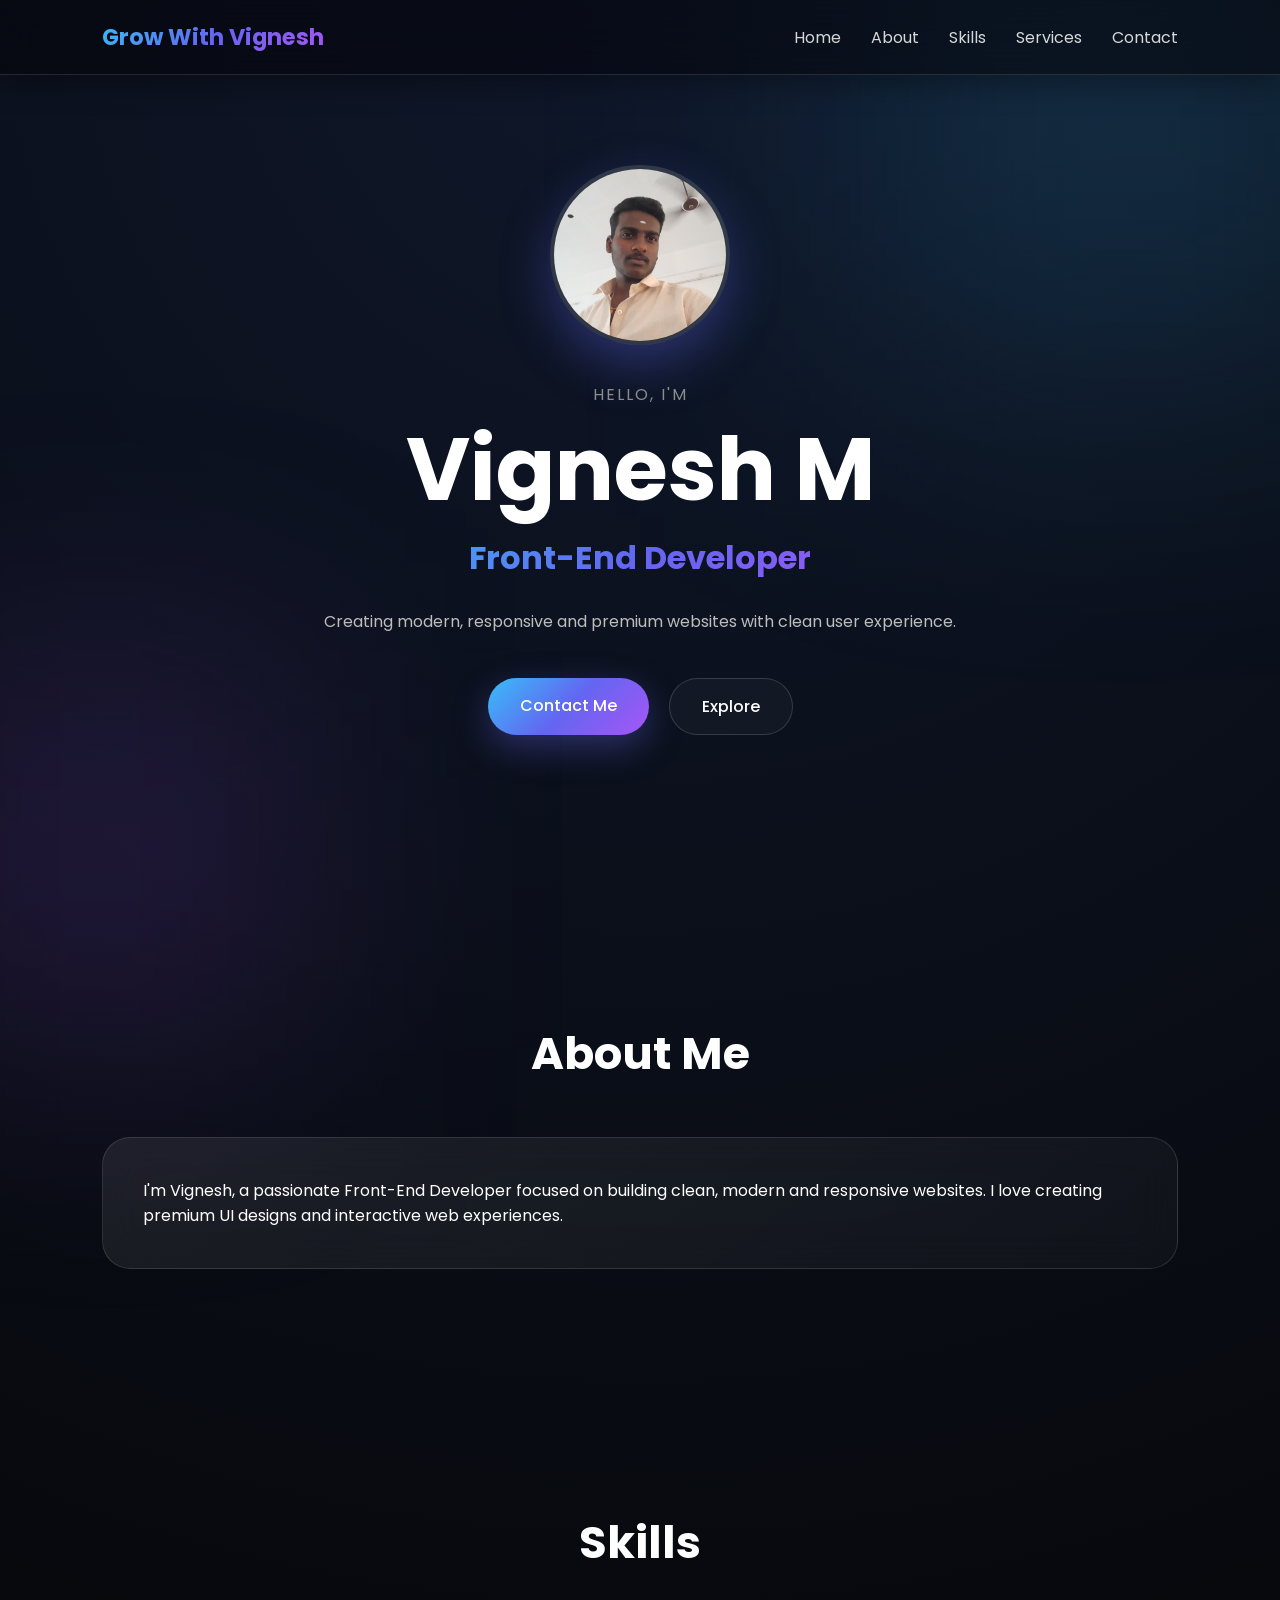
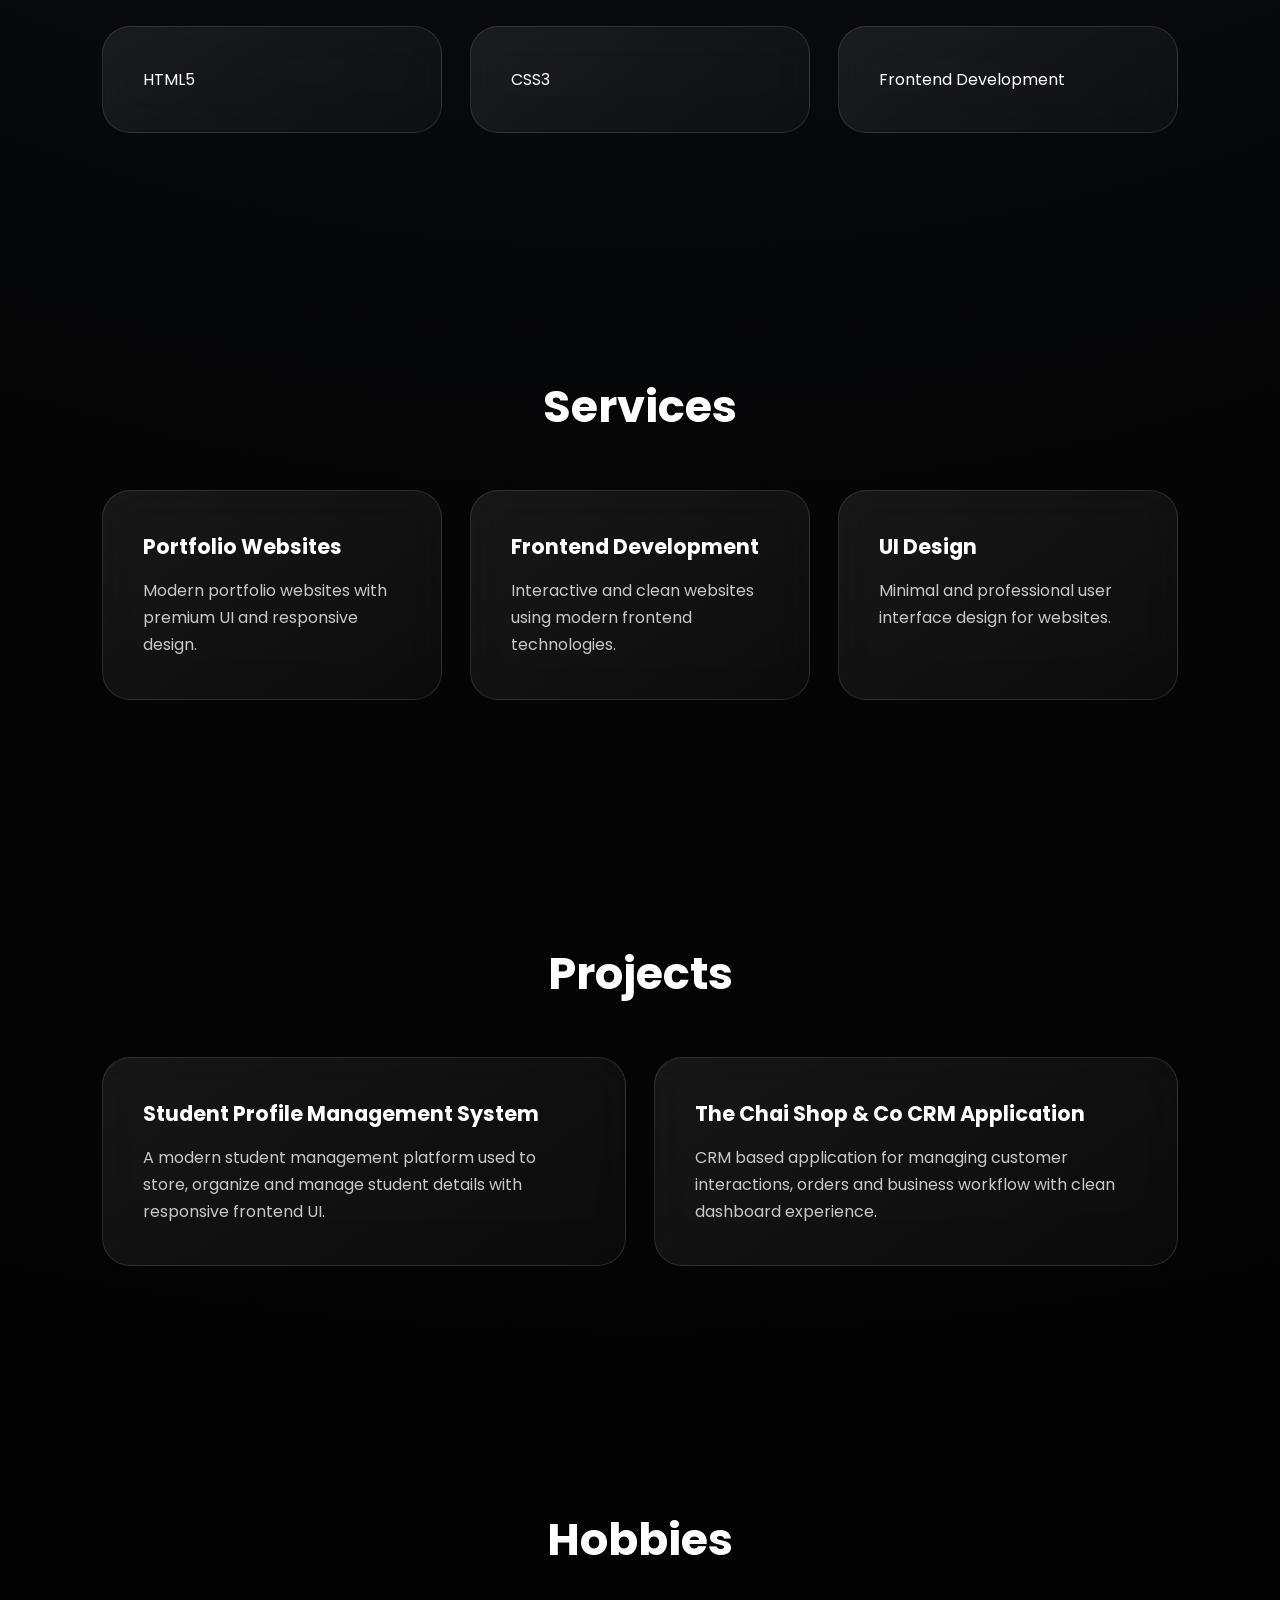
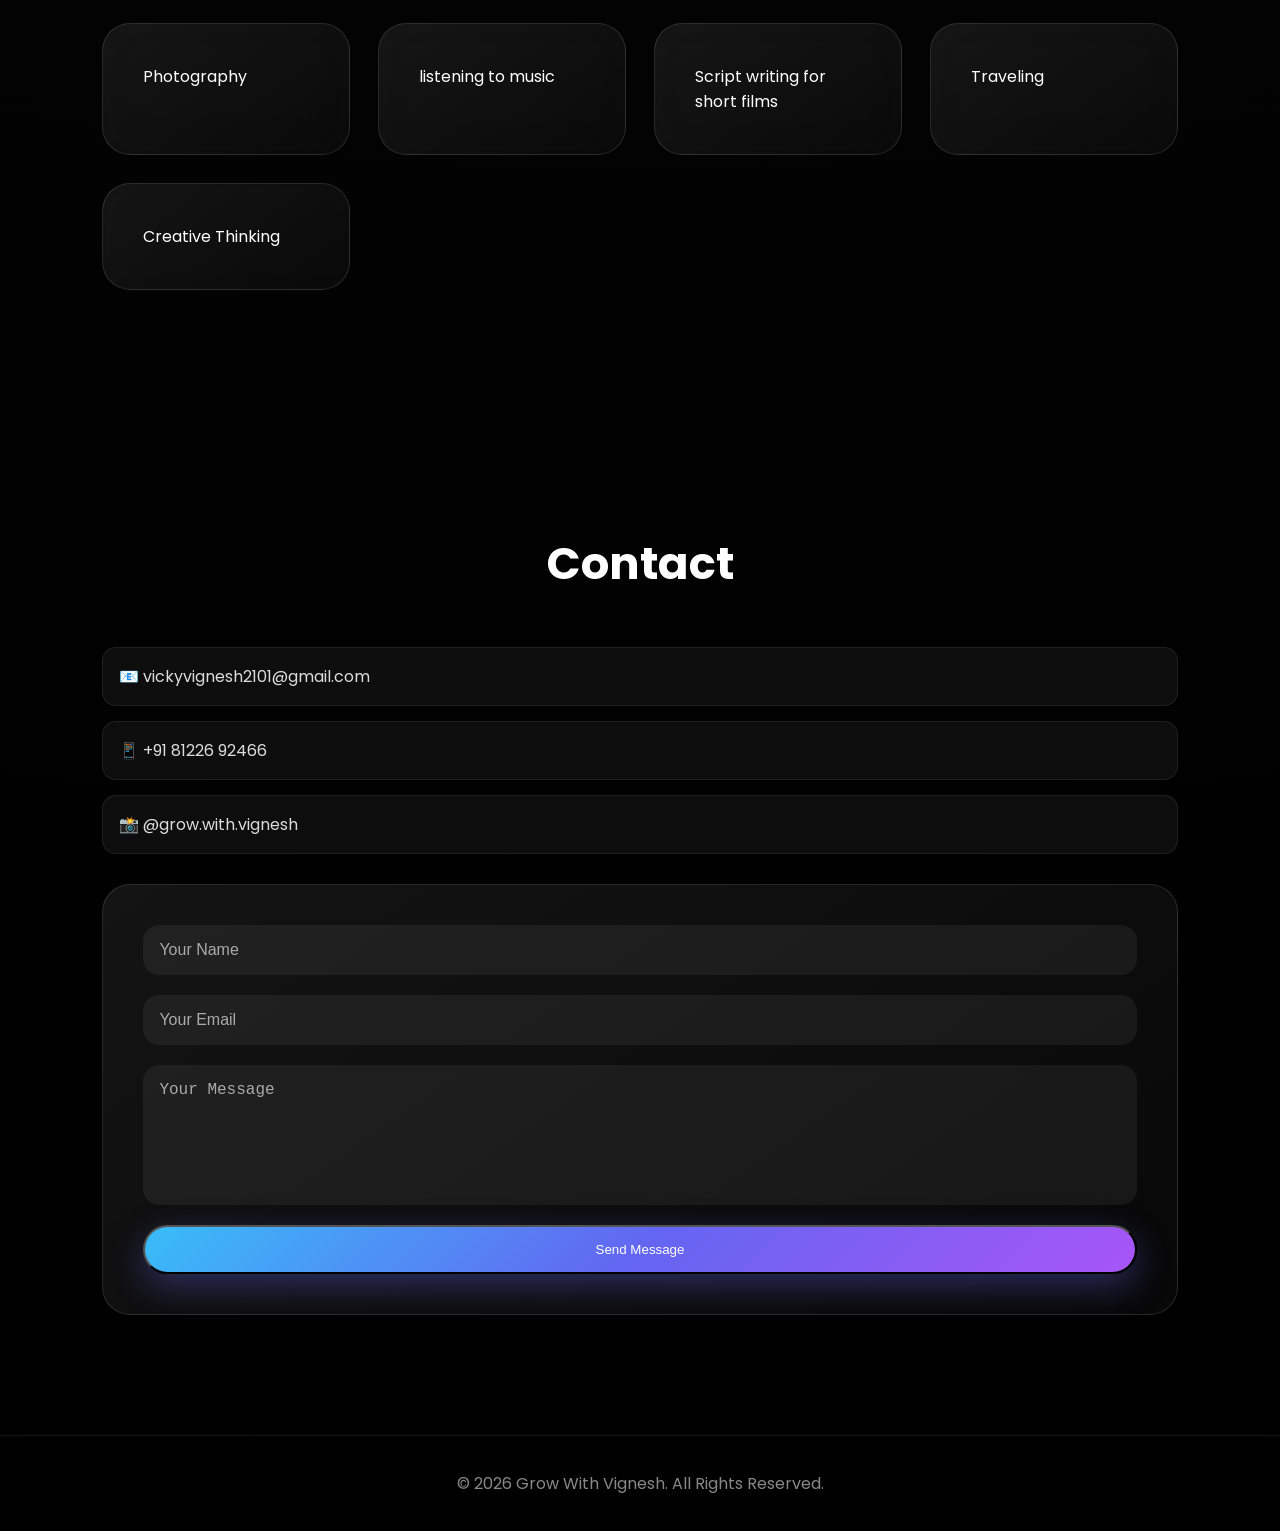
==== index.html @ ac09da88 "Add files via upload" ====
<!-- index.html -->

<!DOCTYPE html>
<html lang="en">
<head>
  <meta charset="UTF-8" />
  <meta name="viewport" content="width=device-width, initial-scale=1.0"/>
  <title>Grow With Vignesh</title>

  <link rel="stylesheet" href="style.css"/>

  <link rel="preconnect" href="https://fonts.googleapis.com">
  <link rel="preconnect" href="https://fonts.gstatic.com" crossorigin>

  <link href="https://fonts.googleapis.com/css2?family=Poppins:wght@300;400;500;600;700&display=swap" rel="stylesheet">
</head>

<body>

  <!-- Navbar -->
  <header class="navbar">
    <div class="logo">Grow With Vignesh</div>

    <nav>
      <ul class="nav-links">
        <li><a href="#home">Home</a></li>
        <li><a href="#about">About</a></li>
        <li><a href="#skills">Skills</a></li>
        <li><a href="#services">Services</a></li>
        <li><a href="#contact">Contact</a></li>
      </ul>
    </nav>
  </header>

  <!-- Hero -->
  <section class="hero" id="home">

    <div class="hero-content">
       <img src="profile.jpg"
     alt="Profile Photo"
     class="profile-img">


      <p class="small-text">Hello, I'm</p>

      <h1>Vignesh M</h1>

      <h2>Front-End Developer</h2>

      <p class="description">
        Creating modern, responsive and premium websites
        with clean user experience.
      </p>

      <div class="buttons">
        <a href="#contact" class="btn primary">Contact Me</a>
        <a href="#about" class="btn secondary">Explore</a>
      </div>

    </div>

  </section>

 
  <!-- About -->
  <section class="about section" id="about">

    <h2 class="section-title">About Me</h2>

    <div class="glass-card">
      <p>
        I'm Vignesh, a passionate Front-End Developer focused on
        building clean, modern and responsive websites.
        I love creating premium UI designs and interactive web experiences.
      </p>
    </div>

  </section>

  <!-- Skills -->
  <section class="skills section" id="skills">

    <h2 class="section-title">Skills</h2>

    <div class="skills-grid">

      <div class="skill-card">HTML5</div>

      <div class="skill-card">CSS3</div>

      <div class="skill-card">Frontend Development</div>

    </div>

  </section>

  <!-- Services -->
  <section class="services section" id="services">

    <h2 class="section-title">Services</h2>

    <div class="services-grid">

      <div class="glass-card service-card">
        <h3>Portfolio Websites</h3>

        <p>
          Modern portfolio websites with premium UI and responsive design.
        </p>
      </div>

      <div class="glass-card service-card">
        <h3>Frontend Development</h3>

        <p>
          Interactive and clean websites using modern frontend technologies.
        </p>
      </div>

      <div class="glass-card service-card">
        <h3>UI Design</h3>

        <p>
          Minimal and professional user interface design for websites.
        </p>
      </div>

    </div>

  </section>

  <!-- Projects -->

<section class="projects section" id="projects">

  <h2 class="section-title">Projects</h2>

  <div class="services-grid">

    <!-- Project 1 -->

    <div class="glass-card service-card">

      <h3>Student Profile Management System</h3>

      <p>
        A modern student management platform used to
        store, organize and manage student details
        with responsive frontend UI.
      </p>

    </div>

    <!-- Project 2 -->

    <div class="glass-card service-card">

      <h3>The Chai Shop & Co CRM Application</h3>

      <p>
        CRM based application for managing customer
        interactions, orders and business workflow
        with clean dashboard experience.
      </p>

    </div>

  </div>

</section>

<!-- Hobbies -->

<section class="hobbies section" id="hobbies">

  <h2 class="section-title">Hobbies</h2>

  <div class="skills-grid">

    <div class="skill-card">
      Photography
    </div>

    <div class="skill-card">
      listening to music
    </div>

    <div class="skill-card">
      Script writing for short films
    </div>

    <div class="skill-card">
      Traveling
    </div>

    <div class="skill-card">
      Creative Thinking
    </div>


  </div>

</section>

<!-- Contact -->

<section class="contact section" id="contact">

  <h2 class="section-title">Contact</h2>

  <div class="contact-info">

  <p>
    📧 vickyvignesh2101@gmail.com
  </p>

  <p>
    📱 +91 81226 92466
  </p>

  <p>
    📸 @grow.with.vignesh
  </p>

</div>

  <div class="glass-card contact-card">

    <form action="https://formsubmit.co/vickyvignesh2101@gmail.com"
          method="POST">

      <input type="text"
             name="name"
             placeholder="Your Name"
             required>

      <input type="email"
             name="email"
             placeholder="Your Email"
             required>

      <textarea name="message"
                placeholder="Your Message"
                rows="6"
                required></textarea>

      <button type="submit"
              class="btn primary">
              Send Message
      </button>

    </form>

  </div>

</section>

  <!-- Footer -->
  <footer>
    <p>© 2026 Grow With Vignesh. All Rights Reserved.</p>
  </footer>

  <script src="script.js"></script>

</body>
</html>
---- style.css ----
*{
  margin:0;
  padding:0;
  box-sizing:border-box;
  scroll-behavior:smooth;
}

body{
  font-family:'Poppins',sans-serif;
  background:radial-gradient(circle at top,#0f172a 0%,#050505 45%,#000000 100%);
  color:white;
  overflow-x:hidden;
}

/* Background Effects */

body::before{
  content:"";
  position:fixed;
  width:500px;
  height:500px;
  background:rgba(56,189,248,0.18);
  filter:blur(140px);
  top:-150px;
  right:-100px;
  z-index:-1;
}

body::after{
  content:"";
  position:fixed;
  width:400px;
  height:400px;
  background:rgba(168,85,247,0.15);
  filter:blur(130px);
  bottom:-150px;
  left:-100px;
  z-index:-1;
}

/* Navbar */

.navbar{
  position:fixed;
  top:0;
  width:100%;
  display:flex;
  justify-content:space-between;
  align-items:center;
  padding:20px 8%;
  backdrop-filter:blur(25px);
  background:rgba(5,5,10,0.55);
  border-bottom:1px solid rgba(255,255,255,0.12);
  box-shadow:0 8px 30px rgba(0,0,0,0.35);
  z-index:1000;
}

.logo{
  font-size:1.4rem;
  font-weight:700;

  background:linear-gradient(
    135deg,
    #38bdf8,
    #6366f1,
    #a855f7
  );

  -webkit-background-clip:text;
  -webkit-text-fill-color:transparent;
}

.nav-links{
  display:flex;
  list-style:none;
  gap:30px;
}

.nav-links a{
  text-decoration:none;
  color:#d7d7d7;
  transition:0.3s;
}

.nav-links a:hover{
  color:white;
}

/* Hero */

.hero{
  min-height:100vh;
  display:flex;
  align-items:center;
  justify-content:center;
  text-align:center;
  padding:0 20px;
}

.hero-content{
  max-width:850px;
}

.small-text{
  color:#8c8c8c;
  margin-bottom:15px;
  letter-spacing:2px;
  text-transform:uppercase;
}

.hero h1{
  font-size:5.5rem;
  font-weight:700;
  line-height:1.1;
  margin-bottom:15px;
}

.hero h2{
  font-size:2rem;

  background:linear-gradient(
    135deg,
    #38bdf8,
    #6366f1,
    #a855f7
  );

  -webkit-background-clip:text;
  -webkit-text-fill-color:transparent;

  margin-bottom:25px;
}

.description{
  color:#bdbdbd;
  line-height:1.9;
  max-width:700px;
  margin:auto;
  margin-bottom:40px;
}

/* Buttons */

.buttons{
  display:flex;
  justify-content:center;
  gap:20px;
  flex-wrap:wrap;
}

.btn{
  padding:15px 32px;
  border-radius:50px;
  text-decoration:none;
  font-weight:500;
  transition:0.4s ease;
}

.primary{
  background:linear-gradient(
    135deg,
    #38bdf8,
    #6366f1,
    #a855f7
  );

  color:white;

  box-shadow:0 12px 35px rgba(99,102,241,0.35);
}

.primary:hover{
  transform:translateY(-5px) scale(1.03);
}

.secondary{
  border:1px solid rgba(255,255,255,0.15);
  color:white;
  background:rgba(255,255,255,0.03);
}

.secondary:hover{
  background:rgba(255,255,255,0.08);
}

/* Sections */

.section{
  padding:120px 8%;
}

.section-title{
  font-size:2.8rem;
  margin-bottom:50px;
  text-align:center;
}

/* Cards */

.glass-card,
.skill-card{
  background:linear-gradient(
    145deg,
    rgba(255,255,255,0.08),
    rgba(255,255,255,0.03)
  );

  border:1px solid rgba(255,255,255,0.12);

  backdrop-filter:blur(20px);

  border-radius:28px;

  padding:40px;

  transition:0.4s ease;
}

.glass-card:hover,
.skill-card:hover,
.service-card:hover{

  transform:translateY(-10px) scale(1.02);

  box-shadow:0 20px 40px rgba(99,102,241,0.18);
}

/* Grid */

.skills-grid,
.services-grid{
  display:grid;
  grid-template-columns:
  repeat(auto-fit,minmax(240px,1fr));

  gap:28px;
}

/* Service */

.service-card h3{
  margin-bottom:15px;
  font-size:1.3rem;
}

.service-card p{
  color:#c9c9c9;
  line-height:1.7;
}

/* Contact */

.contact-card{
  text-align:center;
}

.contact-card p{
  margin-bottom:18px;
  color:#d0d0d0;
}

/* Footer */

footer{
  text-align:center;
  padding:35px;
  color:#888;
  border-top:1px solid rgba(255,255,255,0.08);
}

/* Mobile */

@media(max-width:768px){

  .navbar{
    flex-direction:column;
    gap:18px;
  }

  .nav-links{
    gap:16px;
    flex-wrap:wrap;
    justify-content:center;
  }

  .hero h1{
    font-size:3.3rem;
  }

  .hero h2{
    font-size:1.4rem;
  }

  .section-title{
    font-size:2.2rem;
  }

  .glass-card,
  .skill-card{
    padding:28px;
  }
}
/* Contact Form */

form{
  display:flex;
  flex-direction:column;
  gap:20px;
}

input,
textarea{

  width:100%;

  padding:16px;

  border:none;

  border-radius:16px;

  background:rgba(255,255,255,0.06);

  color:white;

  font-size:1rem;

  outline:none;
}

textarea{
  resize:none;
}

input::placeholder,
textarea::placeholder{
  color:#aaa;
}
.contact-info{

  display:flex;

  flex-direction:column;

  gap:15px;

  margin-bottom:30px;
}

.contact-info p{

  background:rgba(255,255,255,0.05);

  padding:16px;

  border-radius:14px;

  color:#dcdcdc;

  border:1px solid rgba(255,255,255,0.08);
}
/* ========================= */
/* MOBILE RESPONSIVE DESIGN */
/* ========================= */

@media(max-width:768px){

  /* Navbar */

  .navbar{

    flex-direction:column;

    padding:18px 5%;

    gap:15px;
  }

  .nav-links{

    flex-wrap:wrap;

    justify-content:center;

    gap:15px;
  }

  .nav-links a{

    font-size:0.9rem;
  }

  /* Hero */

  .hero{

    padding-top:120px;
  }

  .hero h1{

    font-size:3rem;

    line-height:1.2;
  }

  .hero h2{

    font-size:1.3rem;
  }

  .description{

    font-size:0.95rem;

    line-height:1.8;
  }

  /* Buttons */

  .buttons{

    flex-direction:column;

    align-items:center;
  }

  .btn{

    width:100%;

    max-width:280px;

    text-align:center;
  }

  /* Sections */

  .section{

    padding:90px 5%;
  }

  .section-title{

    font-size:2rem;
  }

  /* Cards */

  .glass-card,
  .skill-card{

    padding:25px;

    border-radius:22px;
  }

  /* Grid */

  .skills-grid,
  .services-grid{

    grid-template-columns:1fr;
  }

  /* Contact */

  input,
  textarea{

    font-size:0.95rem;
  }

  /* Project Image */

  img{

    width:100%;

    height:auto;
  }

  /* Footer */

  footer{

    font-size:0.9rem;
  }
}
/* Profile Image */

.profile-img{

  width:180px;

  height:180px;

  object-fit:cover;

  border-radius:50%;

  margin-bottom:30px;

  border:4px solid rgba(255,255,255,0.15);

  box-shadow:0 20px 50px rgba(99,102,241,0.35);

  animation:floatAnimation 4s ease-in-out infinite;
}
/* Typing Text */

.typing-container{
  margin-bottom:30px;
}

.typing-text{
  font-size:1.2rem;
  color:#38bdf8;
  font-weight:500;
}

/* Social Icons */

.social-icons{

  display:flex;

  justify-content:center;

  gap:20px;

  margin-bottom:30px;

  flex-wrap:wrap;
}

.social-icons a{

  text-decoration:none;

  color:white;

  background:rgba(255,255,255,0.05);

  padding:14px 22px;

  border-radius:14px;

  border:1px solid rgba(255,255,255,0.08);

  transition:0.3s ease;
}

.social-icons a:hover{

  transform:translateY(-5px);

  background:rgba(255,255,255,0.1);
}
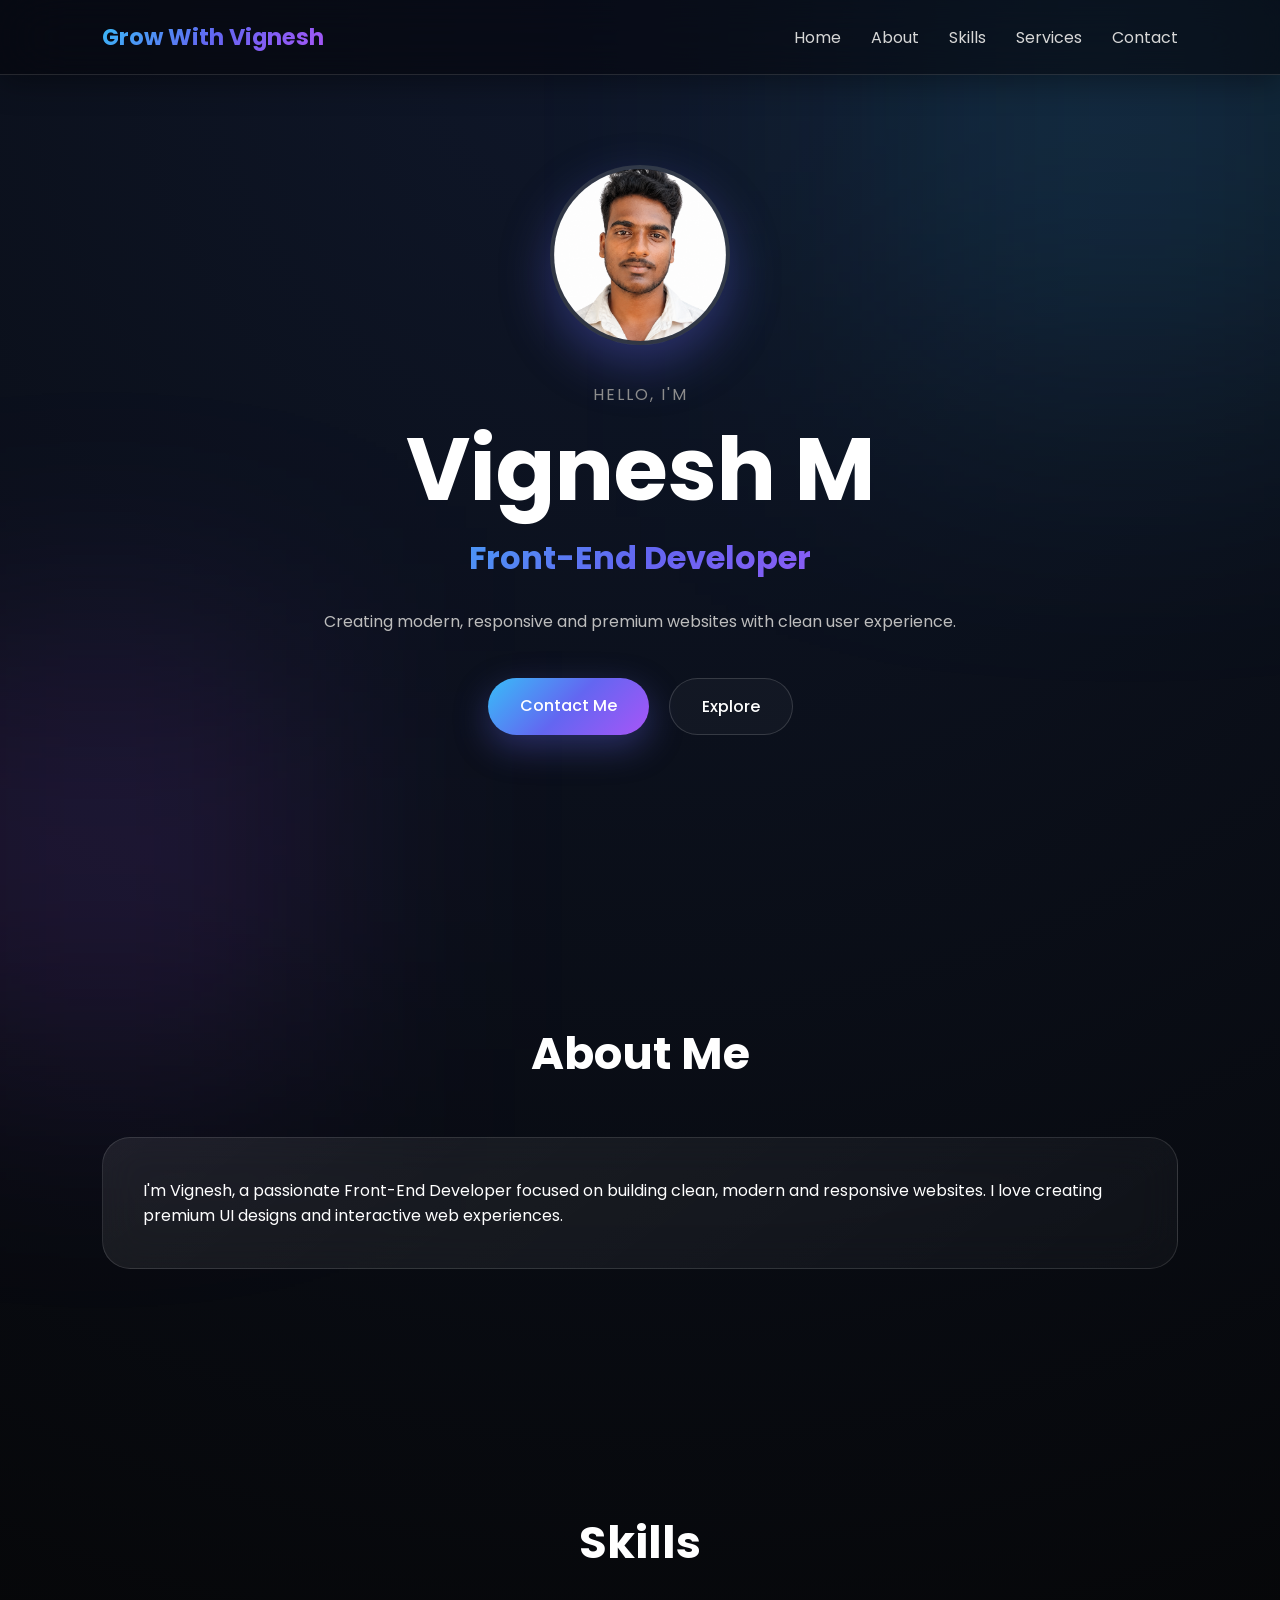
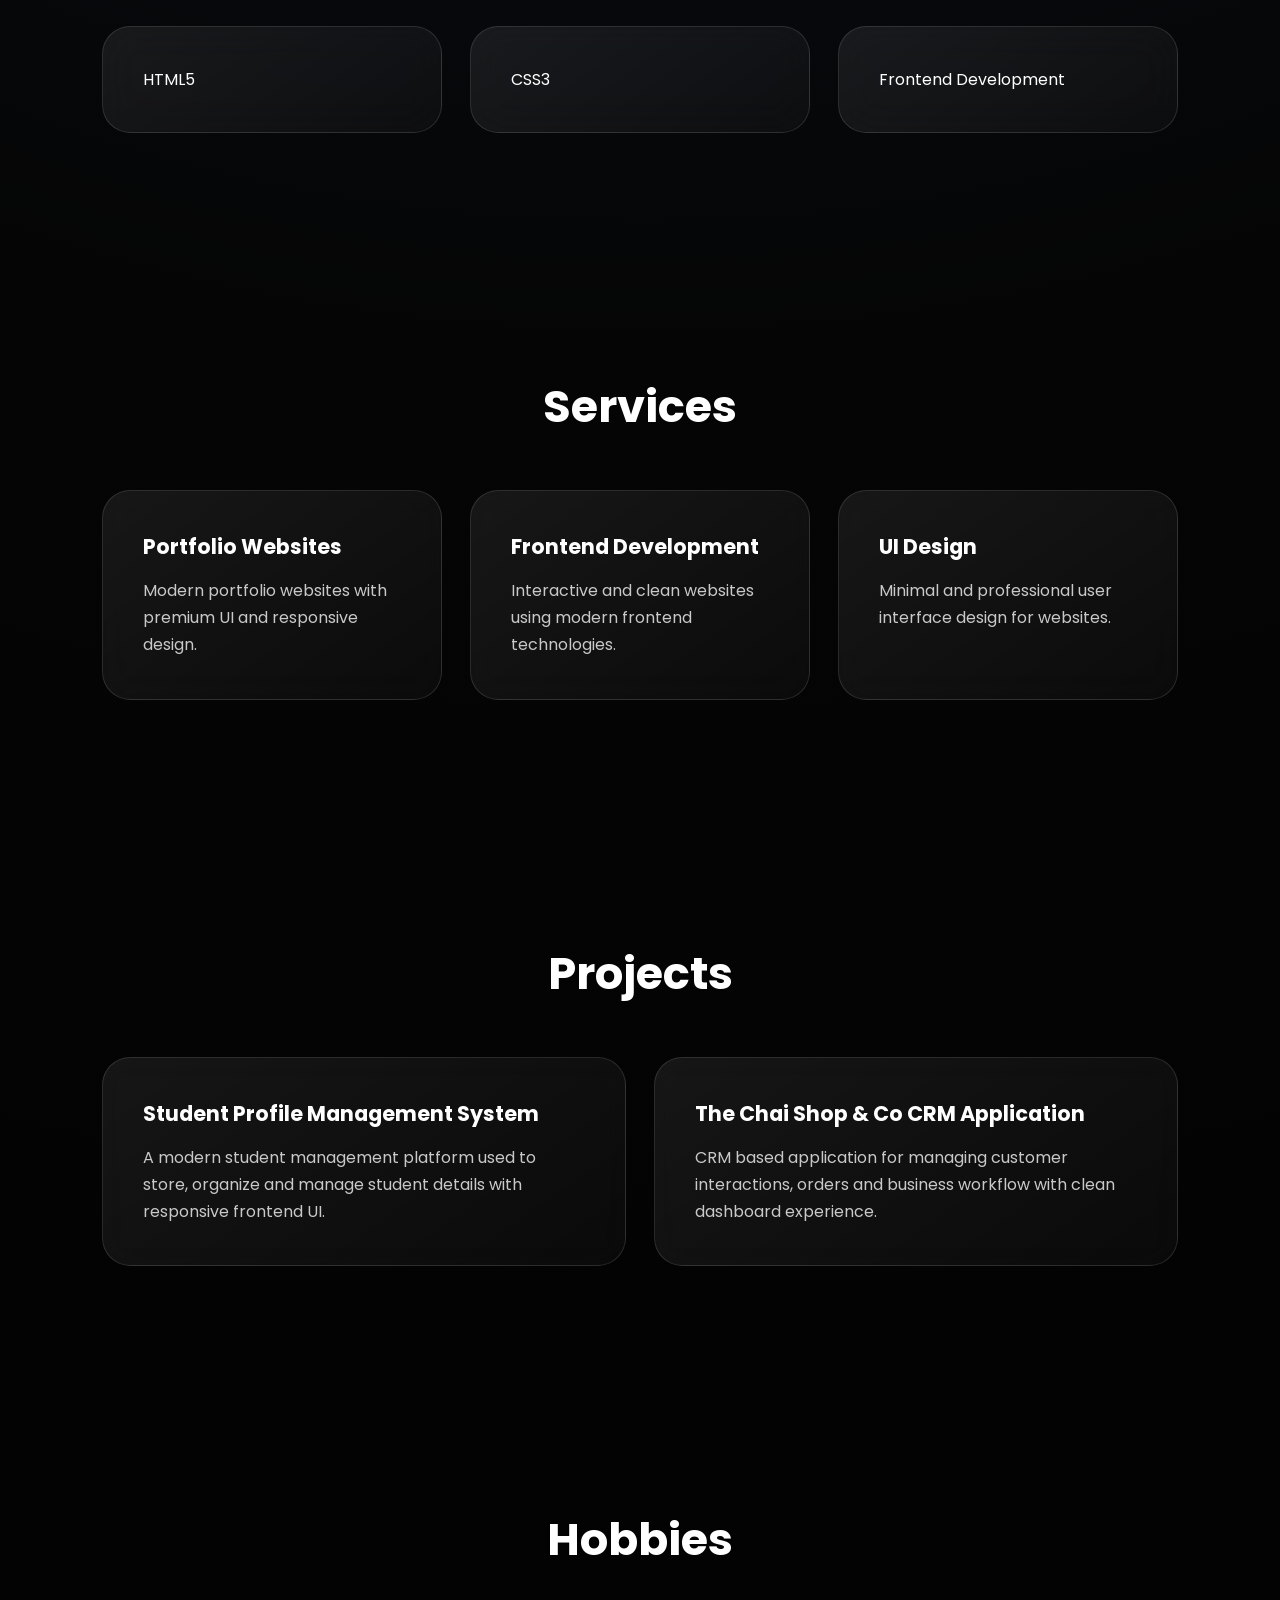
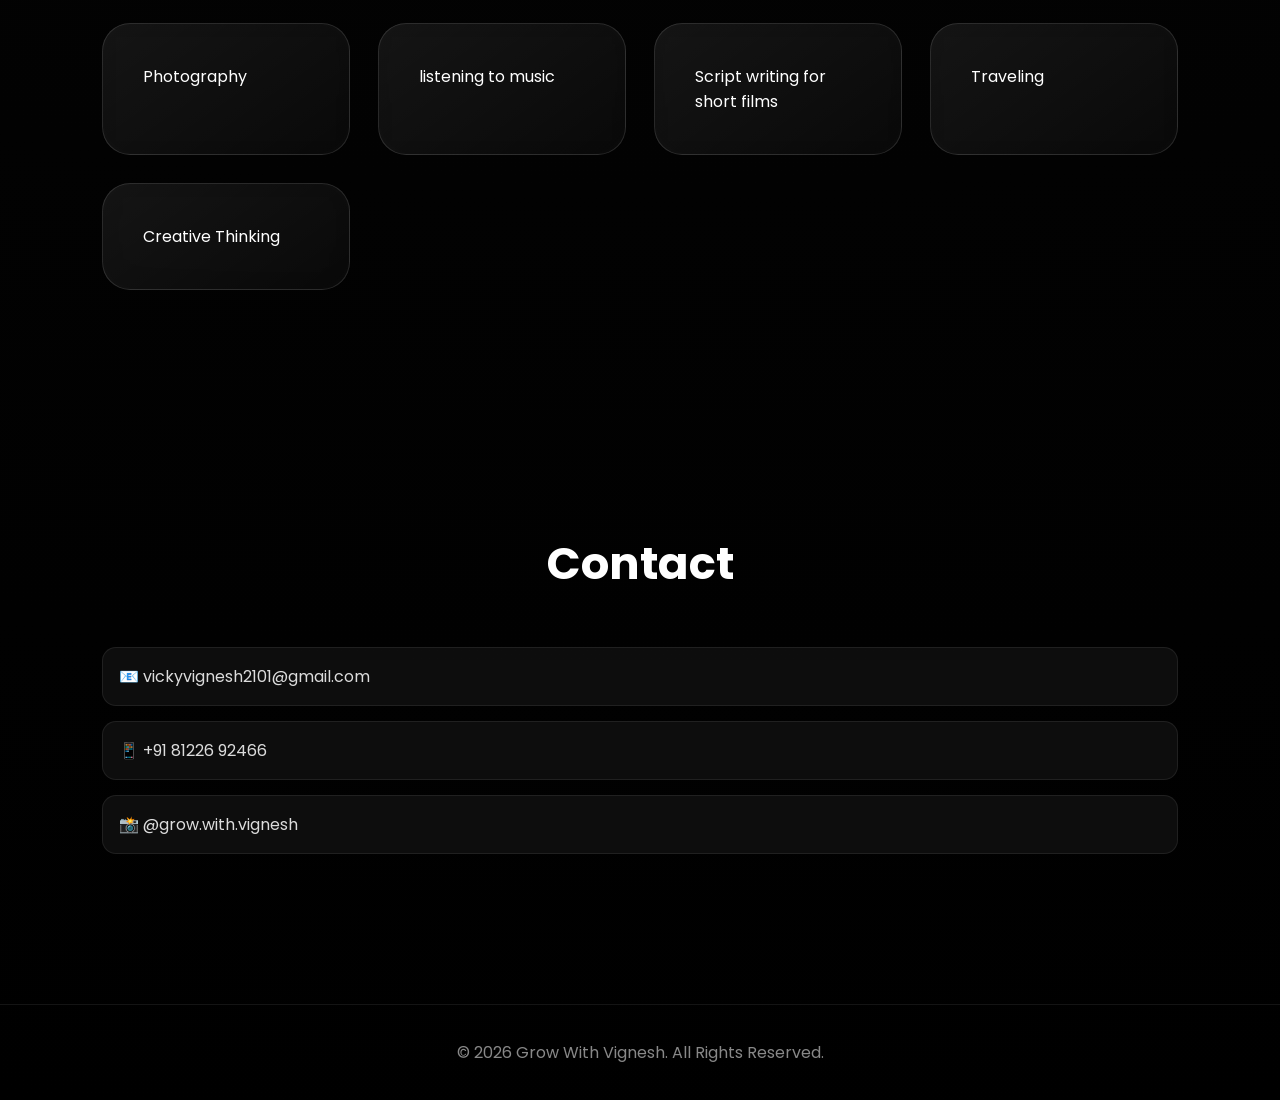
==== commit 8ab8fe9d: "Add files via upload" ====
--- a/index.html
+++ b/index.html
@@ -224,35 +224,6 @@
 
 </div>
 
-  <div class="glass-card contact-card">
-
-    <form action="https://formsubmit.co/vickyvignesh2101@gmail.com"
-          method="POST">
-
-      <input type="text"
-             name="name"
-             placeholder="Your Name"
-             required>
-
-      <input type="email"
-             name="email"
-             placeholder="Your Email"
-             required>
-
-      <textarea name="message"
-                placeholder="Your Message"
-                rows="6"
-                required></textarea>
-
-      <button type="submit"
-              class="btn primary">
-              Send Message
-      </button>
-
-    </form>
-
-  </div>
-
 </section>
 
   <!-- Footer -->
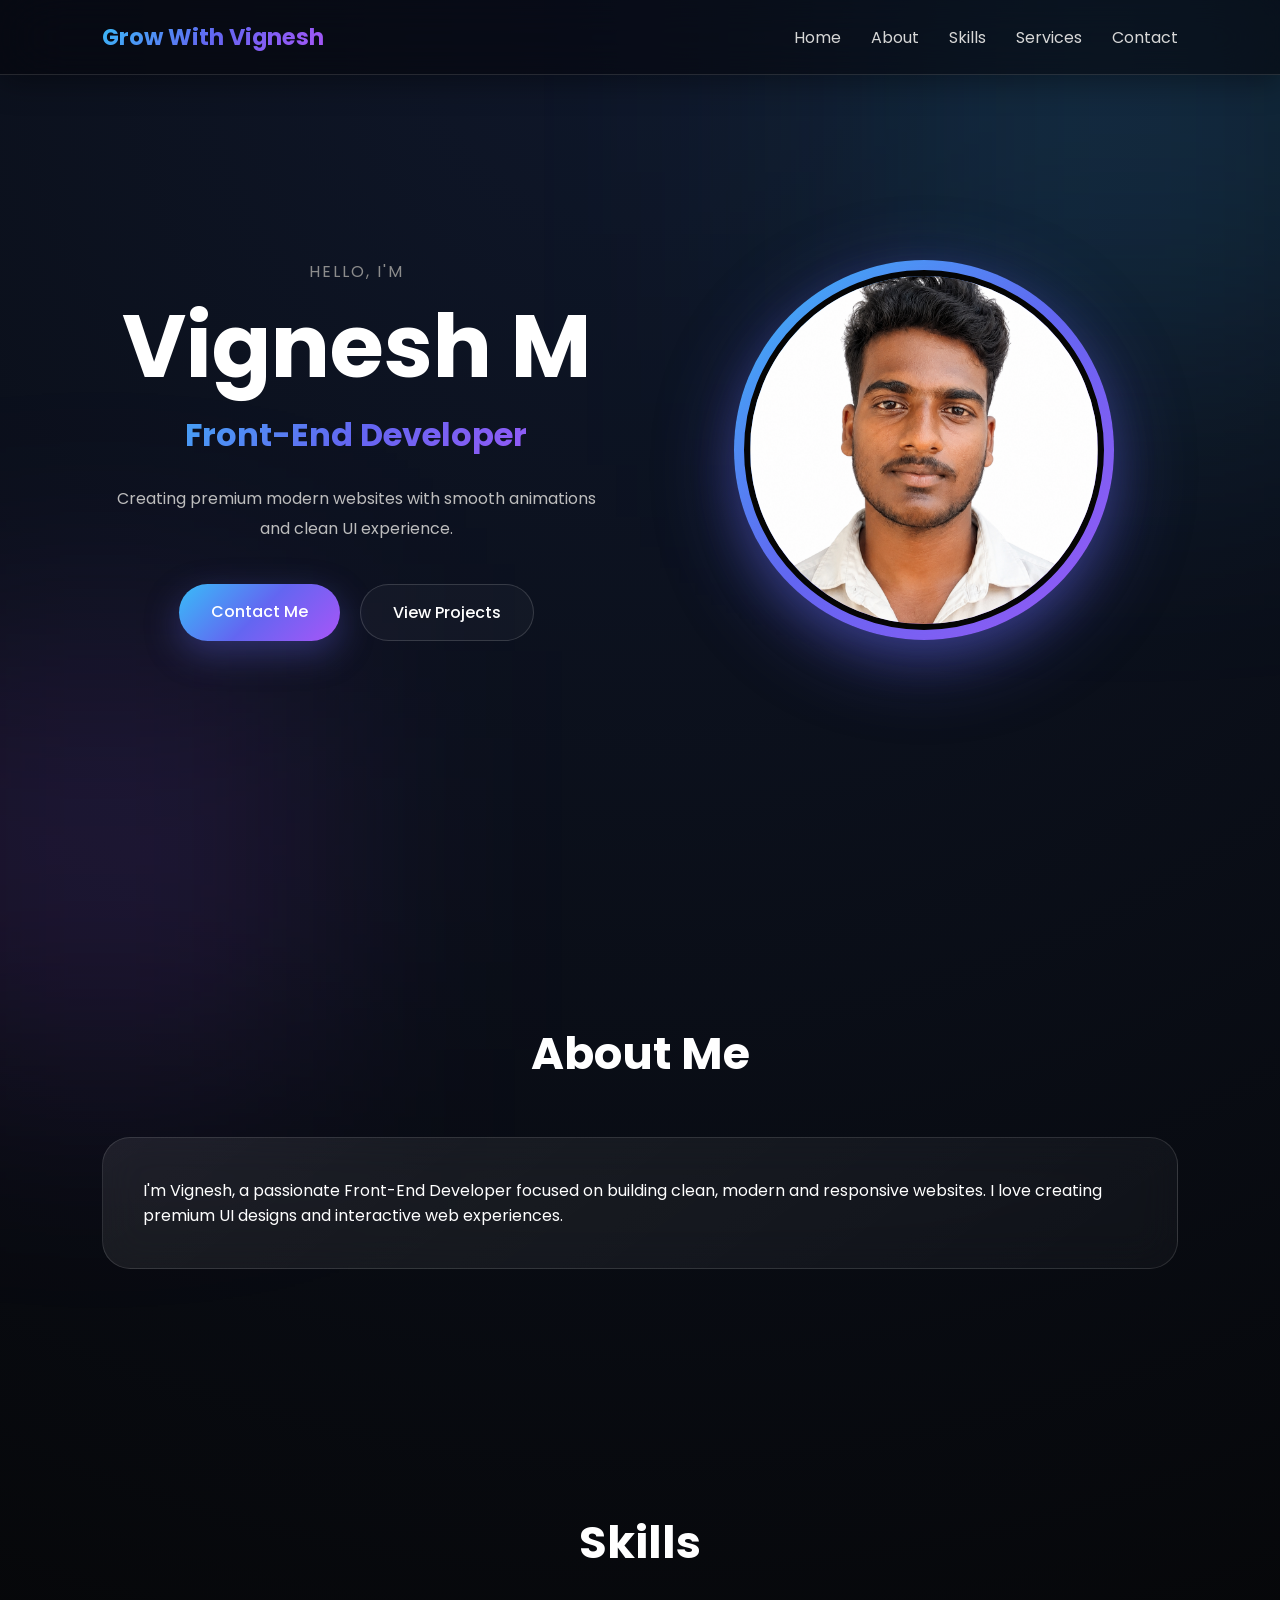
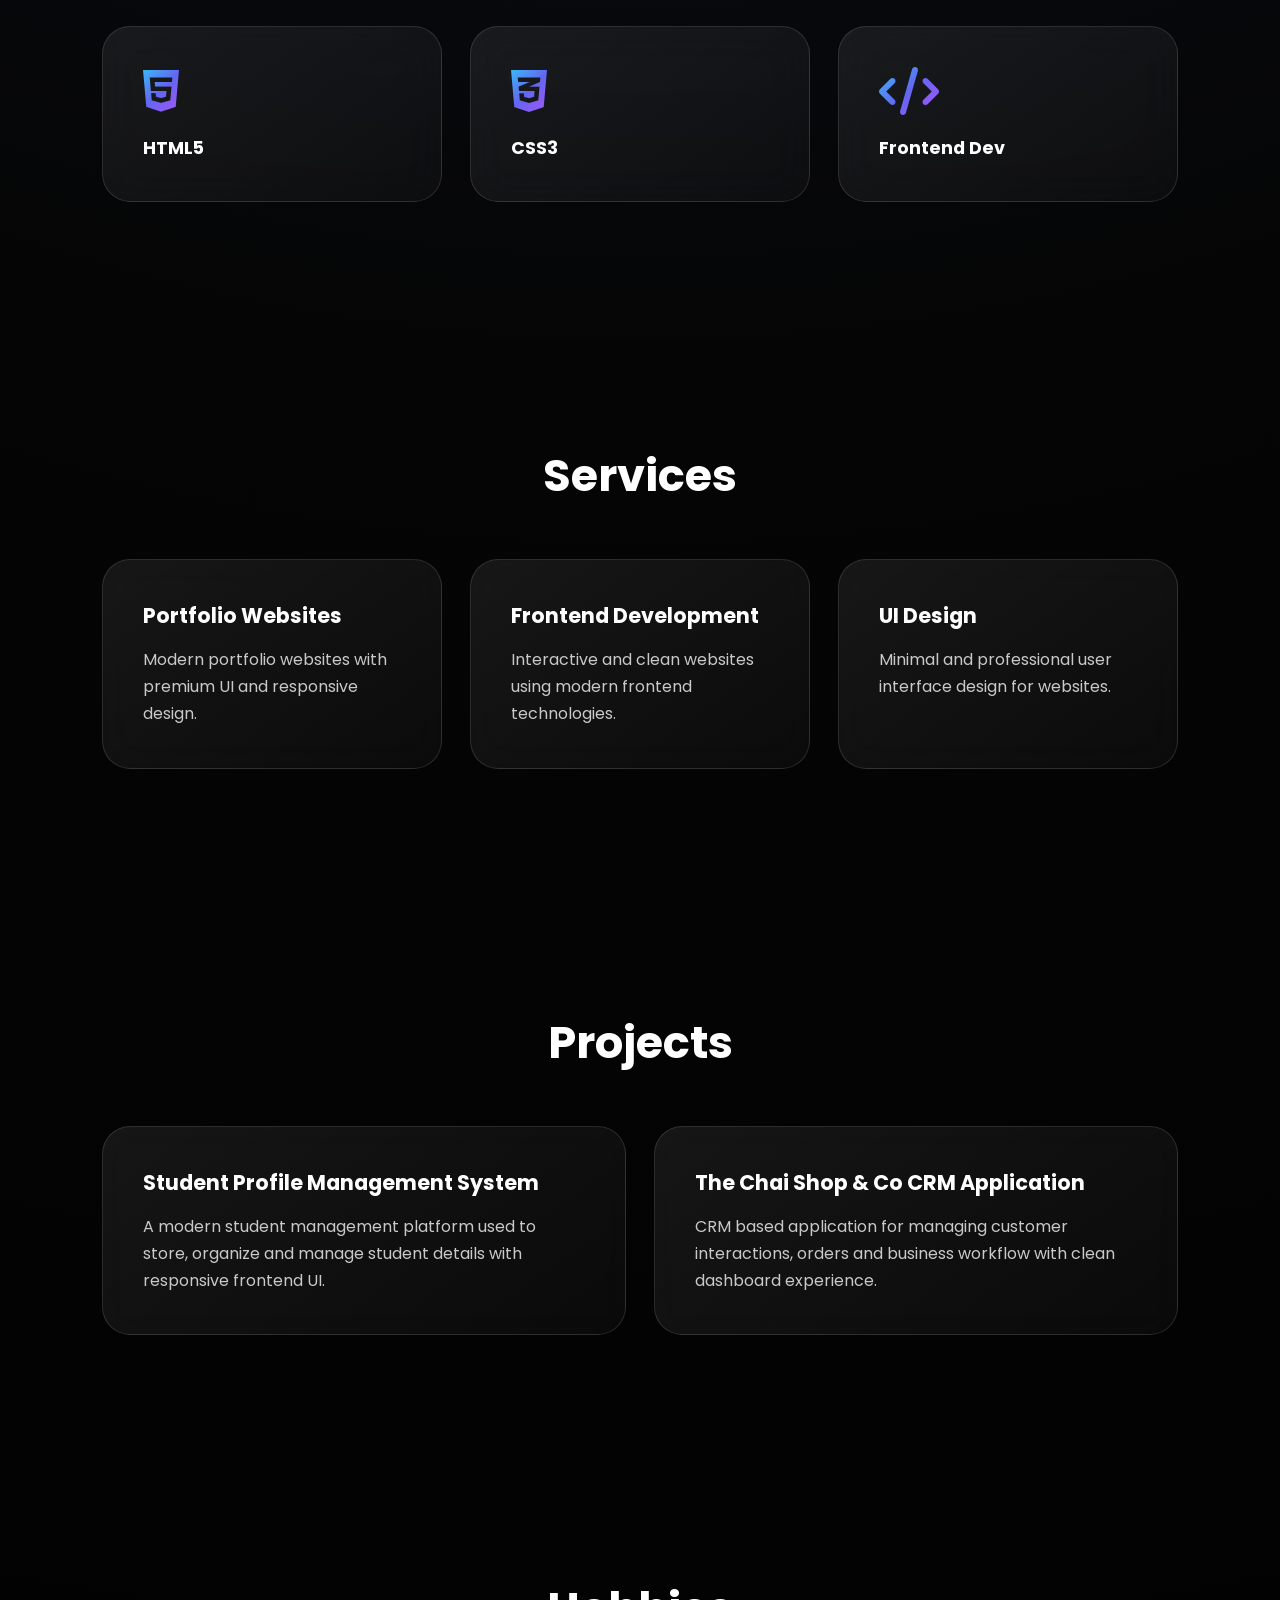
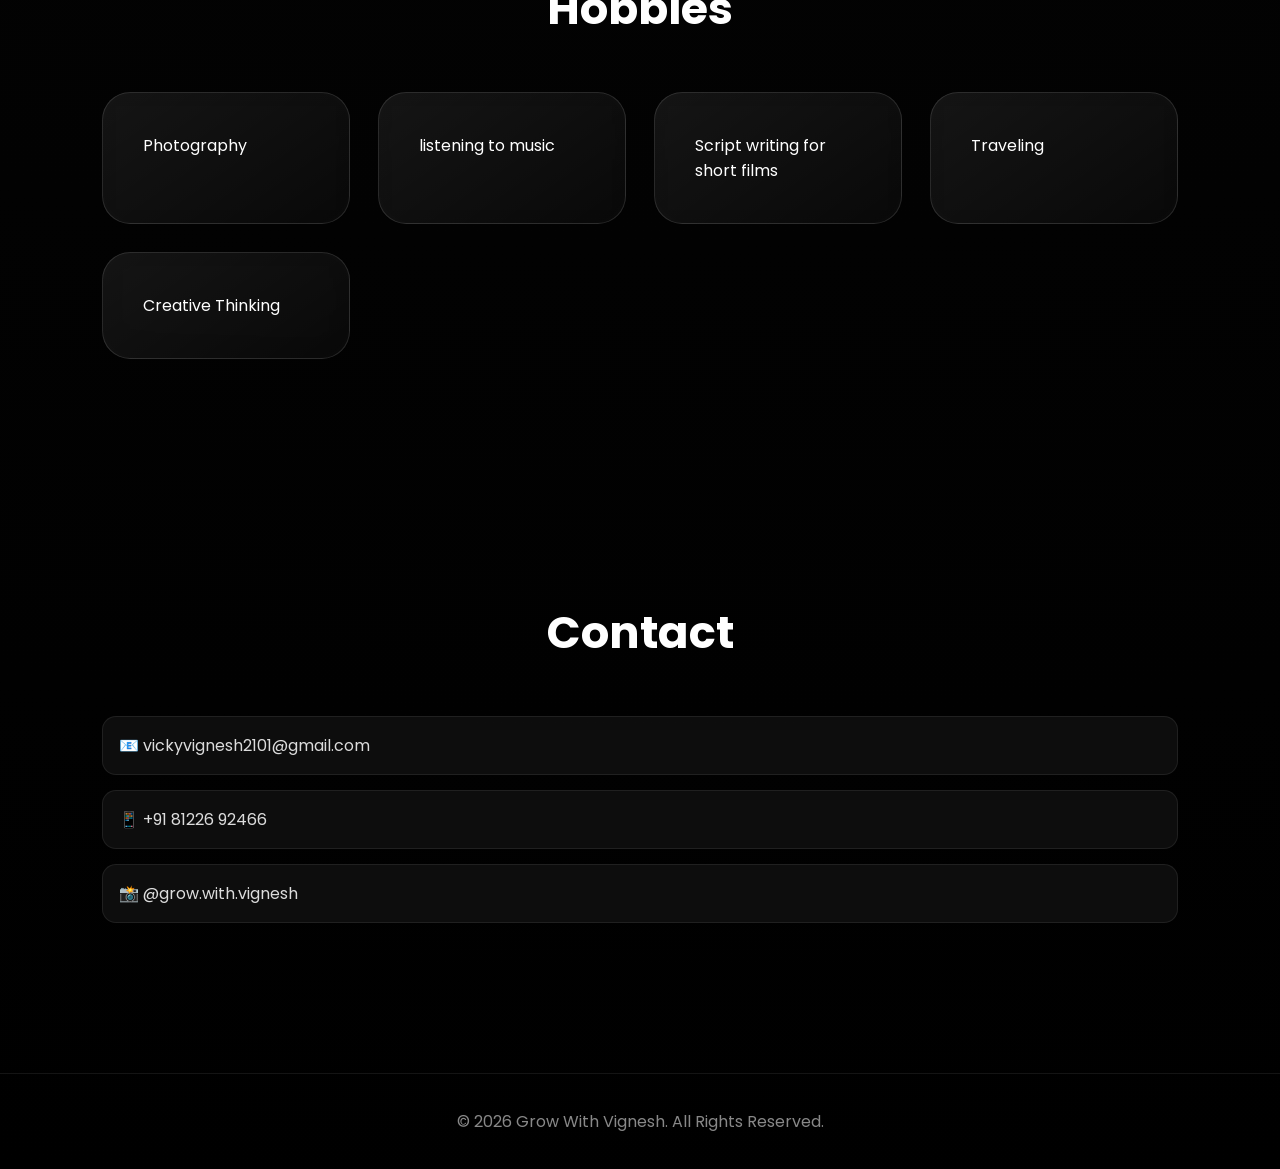
==== commit ebacee8d: "Add files via upload" ====
--- a/index.html
+++ b/index.html
@@ -1,4 +1,6 @@
 <!-- index.html -->
+<link rel="stylesheet"
+href="https://cdnjs.cloudflare.com/ajax/libs/font-awesome/6.5.1/css/all.min.css">
 
 <!DOCTYPE html>
 <html lang="en">
@@ -33,33 +35,54 @@
   </header>
 
   <!-- Hero -->
-  <section class="hero" id="home">
-
-    <div class="hero-content">
-       <img src="profile.jpg"
-     alt="Profile Photo"
-     class="profile-img">
-
-
-      <p class="small-text">Hello, I'm</p>
-
-      <h1>Vignesh M</h1>
-
-      <h2>Front-End Developer</h2>
-
-      <p class="description">
-        Creating modern, responsive and premium websites
-        with clean user experience.
-      </p>
-
-      <div class="buttons">
-        <a href="#contact" class="btn primary">Contact Me</a>
-        <a href="#about" class="btn secondary">Explore</a>
-      </div>
-
-    </div>
-
-  </section>
+ <section class="hero" id="home">
+
+  <div class="hero-left">
+
+    <p class="small-text">
+      Hello, I'm
+    </p>
+
+    <h1>Vignesh M</h1>
+
+    <h2 class="gradient-text">
+      Front-End Developer
+    </h2>
+
+    <p class="description">
+      Creating premium modern websites with
+      smooth animations and clean UI experience.
+    </p>
+
+    <div class="buttons">
+
+      <a href="#contact"
+         class="btn primary">
+         Contact Me
+      </a>
+
+      <a href="#projects"
+         class="btn secondary">
+         View Projects
+      </a>
+
+    </div>
+
+  </div>
+
+  <div class="hero-right">
+
+    <div class="image-circle">
+
+      <img src="profile.jpg"
+           alt="Profile"
+           class="profile-img">
+
+    </div>
+
+  </div>
+
+</section>
 
  
   <!-- About -->
@@ -80,19 +103,45 @@
   <!-- Skills -->
   <section class="skills section" id="skills">
 
-    <h2 class="section-title">Skills</h2>
-
-    <div class="skills-grid">
-
-      <div class="skill-card">HTML5</div>
-
-      <div class="skill-card">CSS3</div>
-
-      <div class="skill-card">Frontend Development</div>
-
-    </div>
-
-  </section>
+  <h2 class="section-title">Skills</h2>
+
+  <div class="skills-grid">
+
+    <!-- HTML -->
+
+    <div class="skill-card">
+
+      <i class="fa-brands fa-html5"></i>
+
+      <h3>HTML5</h3>
+
+    </div>
+
+    <!-- CSS -->
+
+    <div class="skill-card">
+
+      <i class="fa-brands fa-css3-alt"></i>
+
+      <h3>CSS3</h3>
+
+    </div>
+
+ 
+
+    <!-- Frontend -->
+
+    <div class="skill-card">
+
+      <i class="fa-solid fa-code"></i>
+
+      <h3>Frontend Dev</h3>
+
+    </div>
+
+  </div>
+
+</section>
 
   <!-- Services -->
   <section class="services section" id="services">
--- a/style.css
+++ b/style.css
@@ -557,4 +557,152 @@
   transform:translateY(-5px);
 
   background:rgba(255,255,255,0.1);
+}/* Hero Layout */
+
+.hero{
+
+  display:flex;
+
+  justify-content:space-between;
+
+  align-items:center;
+
+  min-height:100vh;
+
+  padding:120px 8%;
+
+  gap:60px;
+
+  flex-wrap:wrap;
+}
+
+.hero-left{
+
+  flex:1;
+}
+
+.hero-right{
+
+  flex:1;
+
+  display:flex;
+
+  justify-content:center;
+}
+
+/* Gradient Text */
+
+.gradient-text{
+
+  background:linear-gradient(
+    135deg,
+    #38bdf8,
+    #6366f1,
+    #a855f7
+  );
+
+  -webkit-background-clip:text;
+
+  -webkit-text-fill-color:transparent;
+}
+
+/* Profile Image */
+
+.image-circle{
+
+  width:380px;
+
+  height:380px;
+
+  border-radius:50%;
+
+  padding:10px;
+
+  background:linear-gradient(
+    135deg,
+    #38bdf8,
+    #6366f1,
+    #a855f7
+  );
+
+  animation:floatImage 4s ease-in-out infinite;
+
+  box-shadow:0 20px 80px rgba(99,102,241,0.35);
+}
+
+.profile-img{
+
+  width:100%;
+
+  height:100%;
+
+  object-fit:cover;
+
+  border-radius:50%;
+
+  border:6px solid #050505;
+}
+
+/* Floating Animation */
+
+@keyframes floatImage{
+
+  0%{
+    transform:translateY(0px);
+  }
+
+  50%{
+    transform:translateY(-20px);
+  }
+
+  100%{
+    transform:translateY(0px);
+  }
+}
+@media(max-width:768px){
+
+  .hero{
+
+    flex-direction:column-reverse;
+
+    text-align:center;
+
+    padding-top:140px;
+  }
+
+  .image-circle{
+
+    width:260px;
+
+    height:260px;
+  }
+
+  .hero h1{
+
+    font-size:3rem;
+  }
+}
+/* Skill Icons */
+
+.skill-card i{
+
+  font-size:3rem;
+
+  margin-bottom:20px;
+
+  background:linear-gradient(
+    135deg,
+    #38bdf8,
+    #6366f1,
+    #a855f7
+  );
+
+  -webkit-background-clip:text;
+
+  -webkit-text-fill-color:transparent;
+}
+
+.skill-card h3{
+
+  font-size:1.1rem;
 }
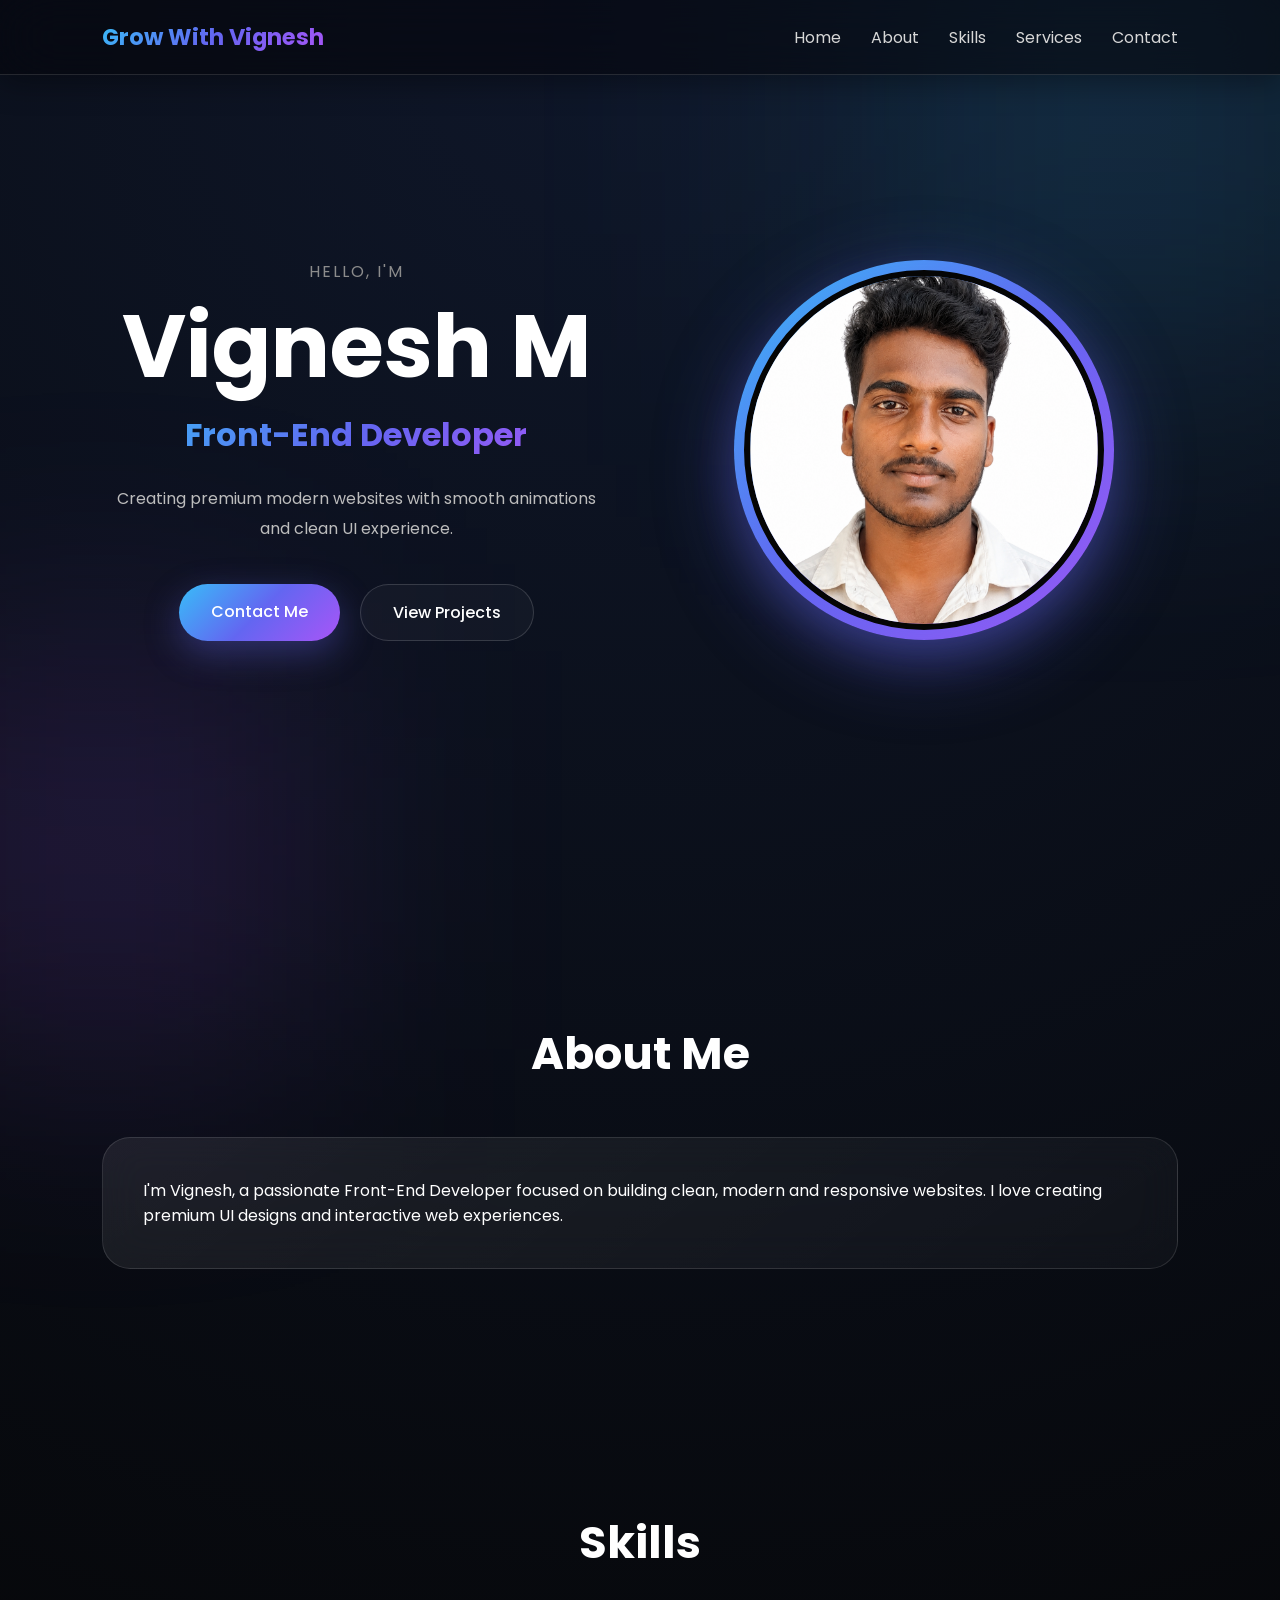
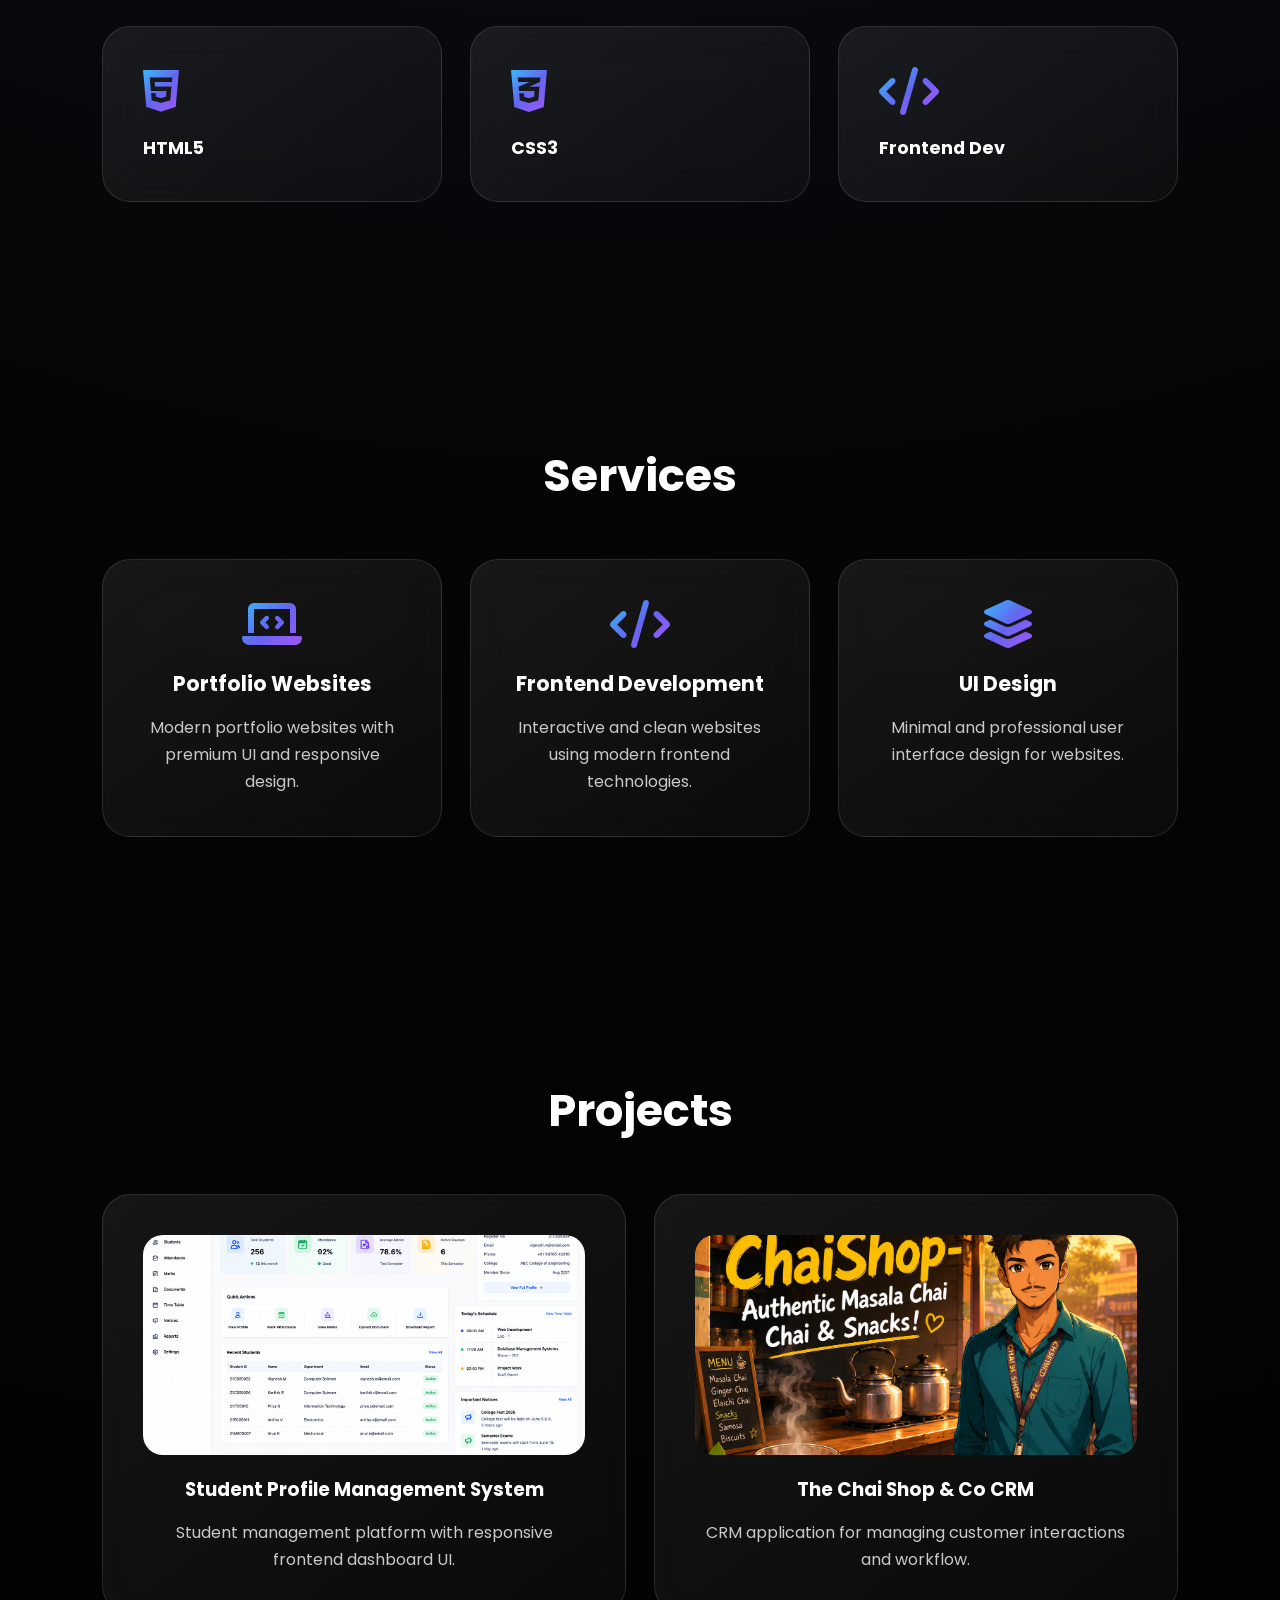
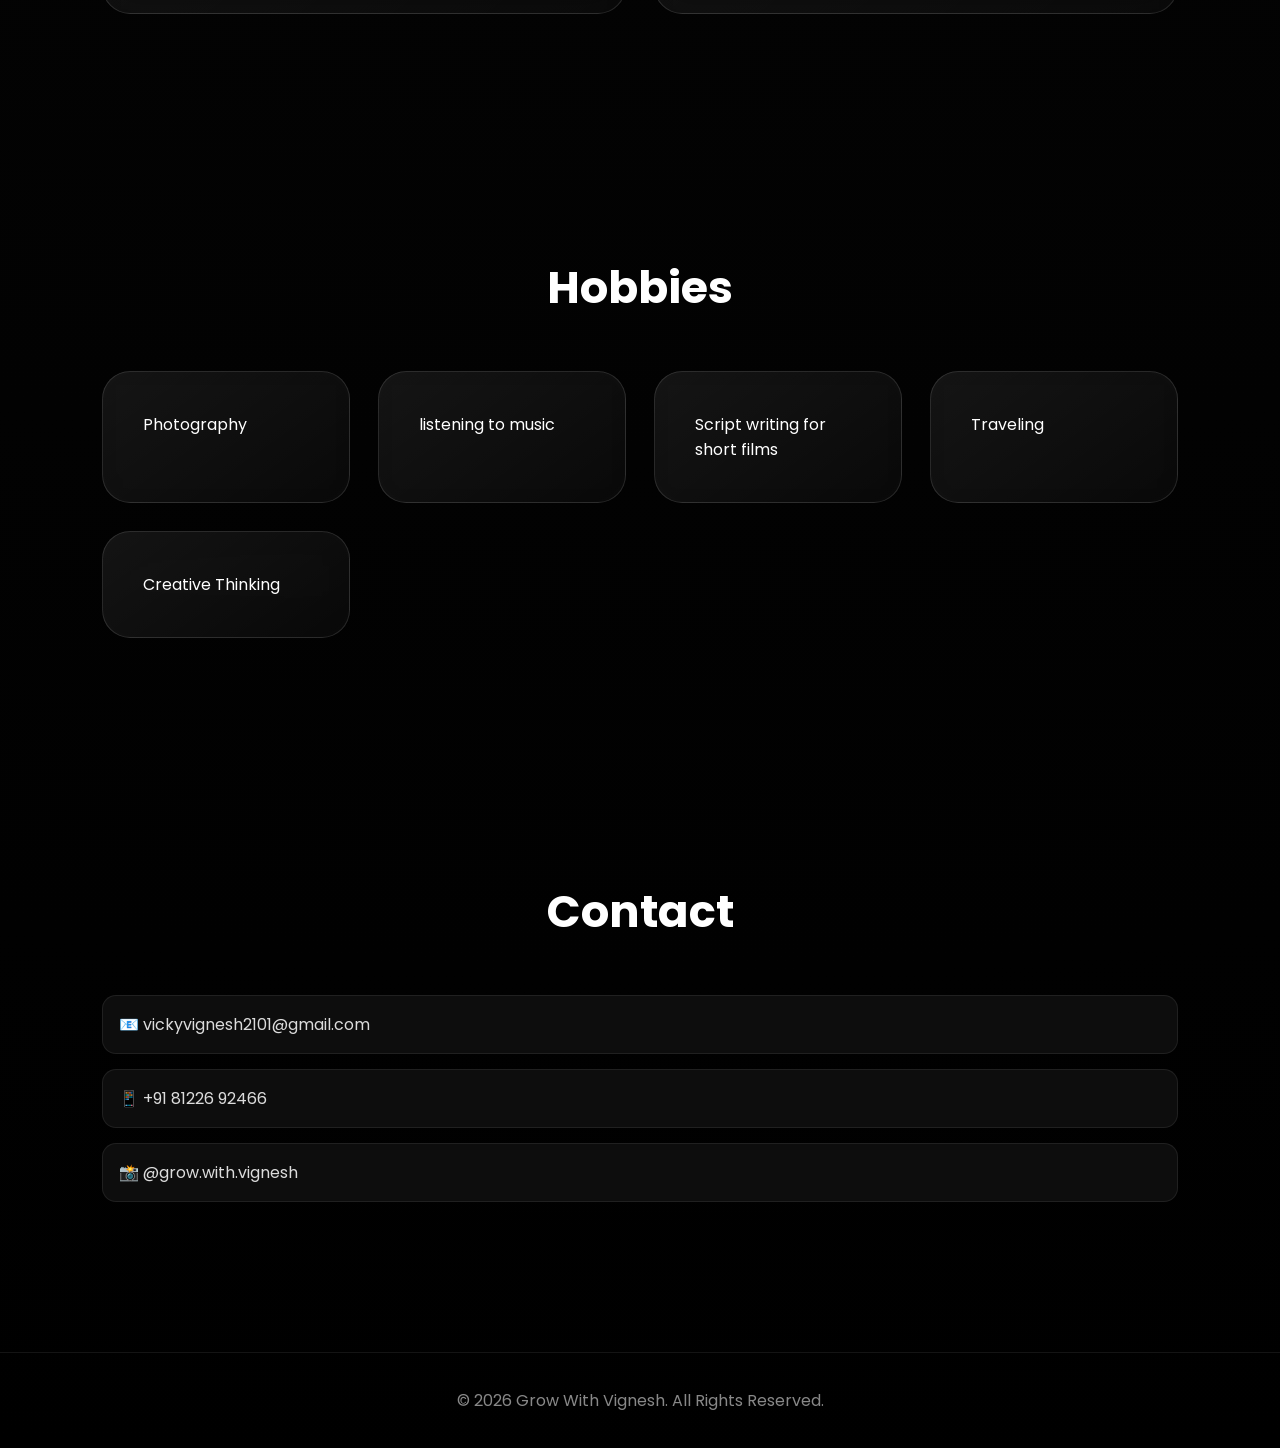
==== commit 45675052: "Add files via upload" ====
--- a/index.html
+++ b/index.html
@@ -144,75 +144,116 @@
 </section>
 
   <!-- Services -->
-  <section class="services section" id="services">
-
-    <h2 class="section-title">Services</h2>
-
-    <div class="services-grid">
-
-      <div class="glass-card service-card">
-        <h3>Portfolio Websites</h3>
+<section class="services section" id="services">
+
+  <h2 class="section-title">
+    Services
+  </h2>
+
+  <div class="services-grid">
+
+    <!-- Service 1 -->
+
+    <div class="glass-card service-card">
+
+      <i class="fa-solid fa-laptop-code"></i>
+
+      <h3>Portfolio Websites</h3>
+
+      <p>
+        Modern portfolio websites with
+        premium UI and responsive design.
+      </p>
+
+    </div>
+
+    <!-- Service 2 -->
+
+    <div class="glass-card service-card">
+
+      <i class="fa-solid fa-code"></i>
+
+      <h3>Frontend Development</h3>
+
+      <p>
+        Interactive and clean websites
+        using modern frontend technologies.
+      </p>
+
+    </div>
+
+    <!-- Service 3 -->
+
+    <div class="glass-card service-card">
+
+      <i class="fa-solid fa-layer-group"></i>
+
+      <h3>UI Design</h3>
+
+      <p>
+        Minimal and professional user
+        interface design for websites.
+      </p>
+
+    </div>
+
+  </div>
+
+</section>
+  <!-- Projects -->
+<section class="projects section" id="projects">
+
+  <h2 class="section-title">
+    Projects
+  </h2>
+
+  <div class="services-grid">
+
+    <!-- Project 1 -->
+
+    <a href="project 1.html"
+       class="project-link">
+
+      <div class="glass-card project-card">
+
+        <img src="project 1.jpg"
+             alt="Project 1">
+
+        <h3>
+          Student Profile Management System
+        </h3>
 
         <p>
-          Modern portfolio websites with premium UI and responsive design.
+          Student management platform with
+          responsive frontend dashboard UI.
         </p>
+
       </div>
 
-      <div class="glass-card service-card">
-        <h3>Frontend Development</h3>
+    </a>
+
+    <!-- Project 2 -->
+
+    <a href="project 2.html"
+       class="project-link">
+
+      <div class="glass-card project-card">
+
+        <img src="project 2.jpg"
+             alt="Project 2">
+
+        <h3>
+          The Chai Shop & Co CRM
+        </h3>
 
         <p>
-          Interactive and clean websites using modern frontend technologies.
+          CRM application for managing
+          customer interactions and workflow.
         </p>
+
       </div>
 
-      <div class="glass-card service-card">
-        <h3>UI Design</h3>
-
-        <p>
-          Minimal and professional user interface design for websites.
-        </p>
-      </div>
-
-    </div>
-
-  </section>
-
-  <!-- Projects -->
-
-<section class="projects section" id="projects">
-
-  <h2 class="section-title">Projects</h2>
-
-  <div class="services-grid">
-
-    <!-- Project 1 -->
-
-    <div class="glass-card service-card">
-
-      <h3>Student Profile Management System</h3>
-
-      <p>
-        A modern student management platform used to
-        store, organize and manage student details
-        with responsive frontend UI.
-      </p>
-
-    </div>
-
-    <!-- Project 2 -->
-
-    <div class="glass-card service-card">
-
-      <h3>The Chai Shop & Co CRM Application</h3>
-
-      <p>
-        CRM based application for managing customer
-        interactions, orders and business workflow
-        with clean dashboard experience.
-      </p>
-
-    </div>
+    </a>
 
   </div>
 
--- a/style.css
+++ b/style.css
@@ -705,4 +705,248 @@
 .skill-card h3{
 
   font-size:1.1rem;
+}
+/* Service Icons */
+
+.service-card i{
+
+  font-size:3rem;
+
+  margin-bottom:20px;
+
+  background:linear-gradient(
+    135deg,
+    #38bdf8,
+    #6366f1,
+    #a855f7
+  );
+
+  -webkit-background-clip:text;
+
+  -webkit-text-fill-color:transparent;
+}
+
+.service-card{
+
+  text-align:center;
+}
+/* Project Card */
+
+.project-link{
+
+  text-decoration:none;
+
+  color:white;
+}
+
+.project-card{
+
+  overflow:hidden;
+
+  text-align:center;
+}
+
+.project-card img{
+
+  width:100%;
+
+  height:220px;
+
+  object-fit:cover;
+
+  border-radius:20px;
+
+  margin-bottom:20px;
+
+  transition:0.4s ease;
+}
+
+.project-card:hover img{
+
+  transform:scale(1.05);
+}
+
+.project-card h3{
+
+  margin-bottom:15px;
+}
+
+.project-card p{
+
+  color:#c9c9c9;
+
+  line-height:1.7;
+}
+/* ========================= */
+/* MOBILE RESPONSIVE DESIGN */
+/* ========================= */
+
+@media(max-width:768px){
+
+  /* Navbar */
+
+  .navbar{
+
+    flex-direction:column;
+
+    padding:18px 5%;
+
+    gap:15px;
+  }
+
+  .nav-links{
+
+    flex-wrap:wrap;
+
+    justify-content:center;
+
+    gap:15px;
+  }
+
+  .nav-links a{
+
+    font-size:0.9rem;
+  }
+
+  /* Hero Section */
+
+  .hero{
+
+    flex-direction:column-reverse;
+
+    justify-content:center;
+
+    text-align:center;
+
+    padding:140px 5% 80px;
+
+    gap:40px;
+  }
+
+  .hero-left,
+  .hero-right{
+
+    width:100%;
+  }
+
+  .hero h1{
+
+    font-size:3rem;
+
+    line-height:1.2;
+  }
+
+  .hero h2{
+
+    font-size:1.4rem;
+  }
+
+  .description{
+
+    font-size:0.95rem;
+
+    line-height:1.8;
+  }
+
+  /* Profile Image */
+
+  .image-circle{
+
+    width:250px;
+
+    height:250px;
+  }
+
+  /* Buttons */
+
+  .buttons{
+
+    flex-direction:column;
+
+    align-items:center;
+
+    width:100%;
+  }
+
+  .btn{
+
+    width:100%;
+
+    max-width:280px;
+
+    text-align:center;
+  }
+
+  /* Sections */
+
+  .section{
+
+    padding:90px 5%;
+  }
+
+  .section-title{
+
+    font-size:2rem;
+  }
+
+  /* Cards */
+
+  .glass-card,
+  .skill-card,
+  .project-card{
+
+    padding:25px;
+
+    border-radius:22px;
+  }
+
+  /* Grid Layout */
+
+  .skills-grid,
+  .services-grid{
+
+    grid-template-columns:1fr;
+  }
+
+  /* Project Images */
+
+  .project-card img{
+
+    height:200px;
+  }
+
+  /* Contact Form */
+
+  input,
+  textarea{
+
+    font-size:0.95rem;
+  }
+
+  /* Social Icons */
+
+  .social-icons{
+
+    flex-direction:column;
+
+    align-items:center;
+  }
+
+  .social-icons a{
+
+    width:100%;
+
+    max-width:260px;
+
+    text-align:center;
+  }
+
+  /* Footer */
+
+  footer{
+
+    font-size:0.9rem;
+
+    padding:25px;
+  }
 }
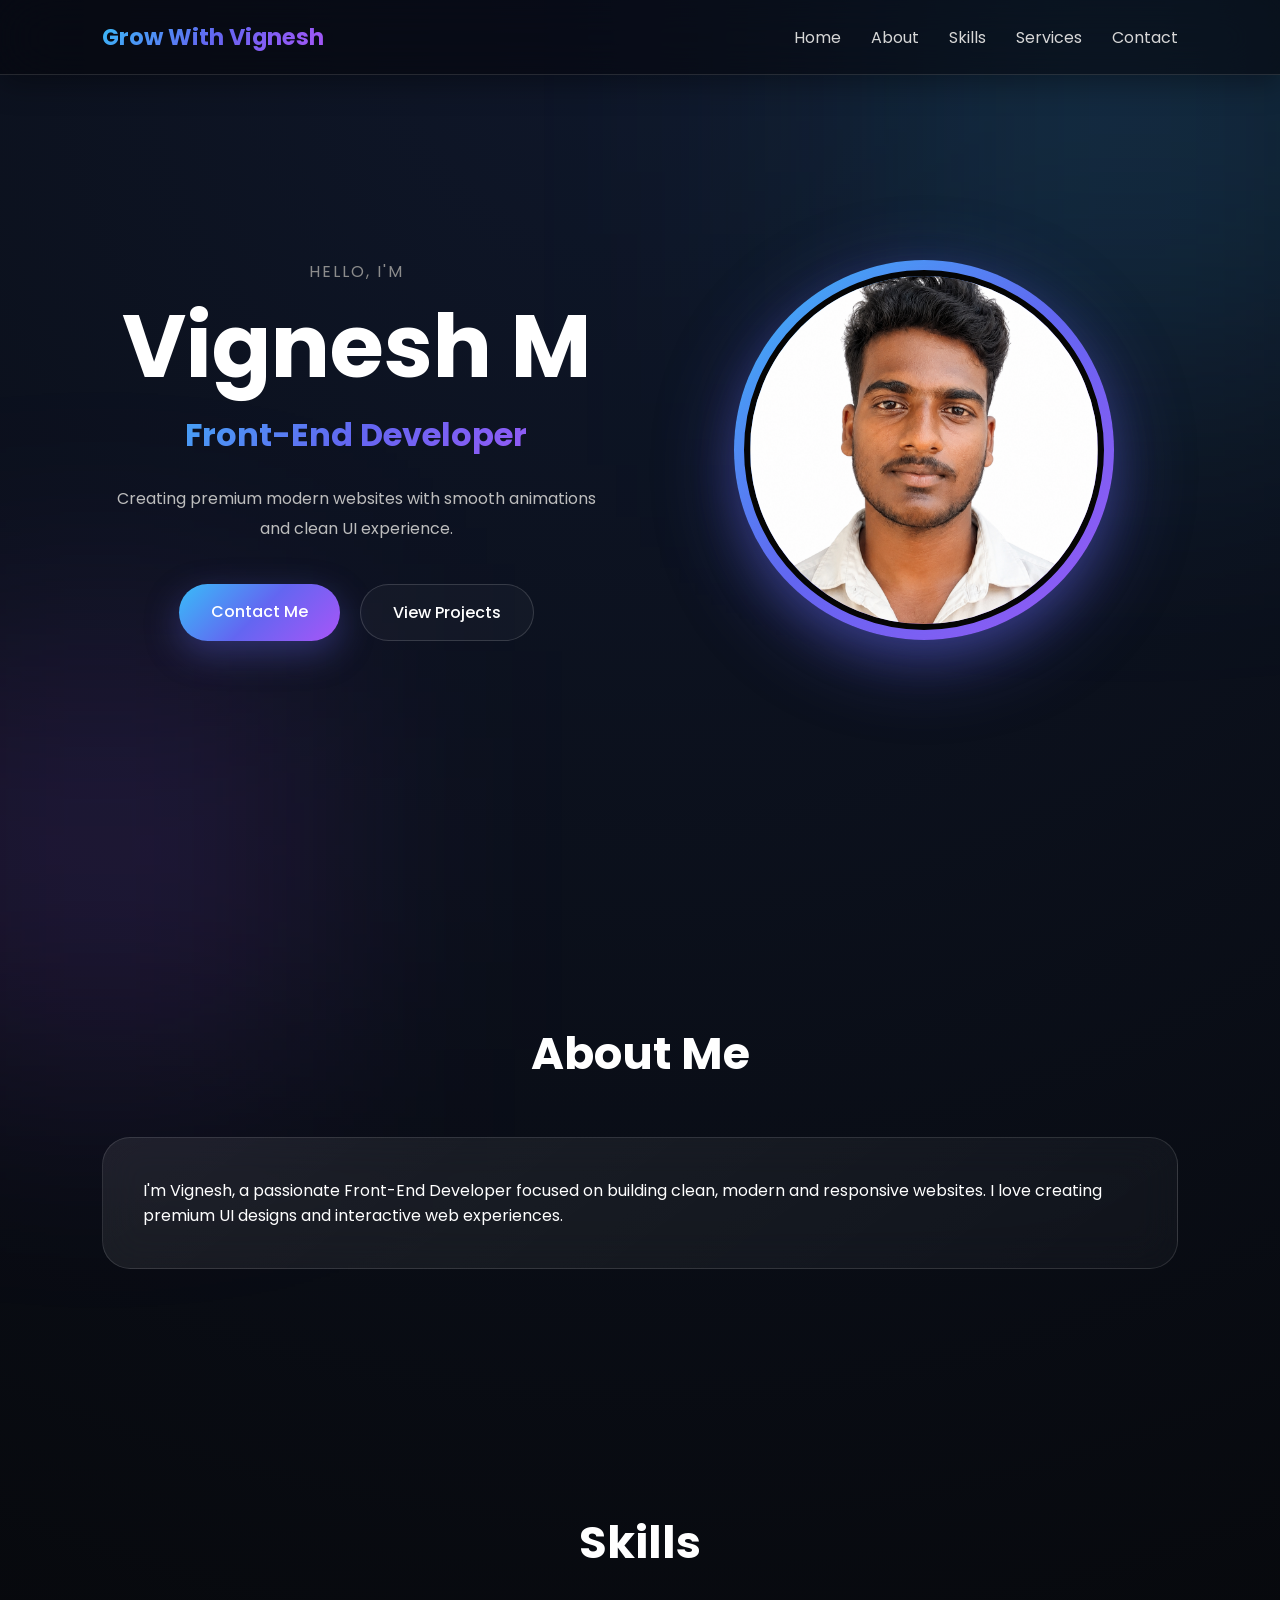
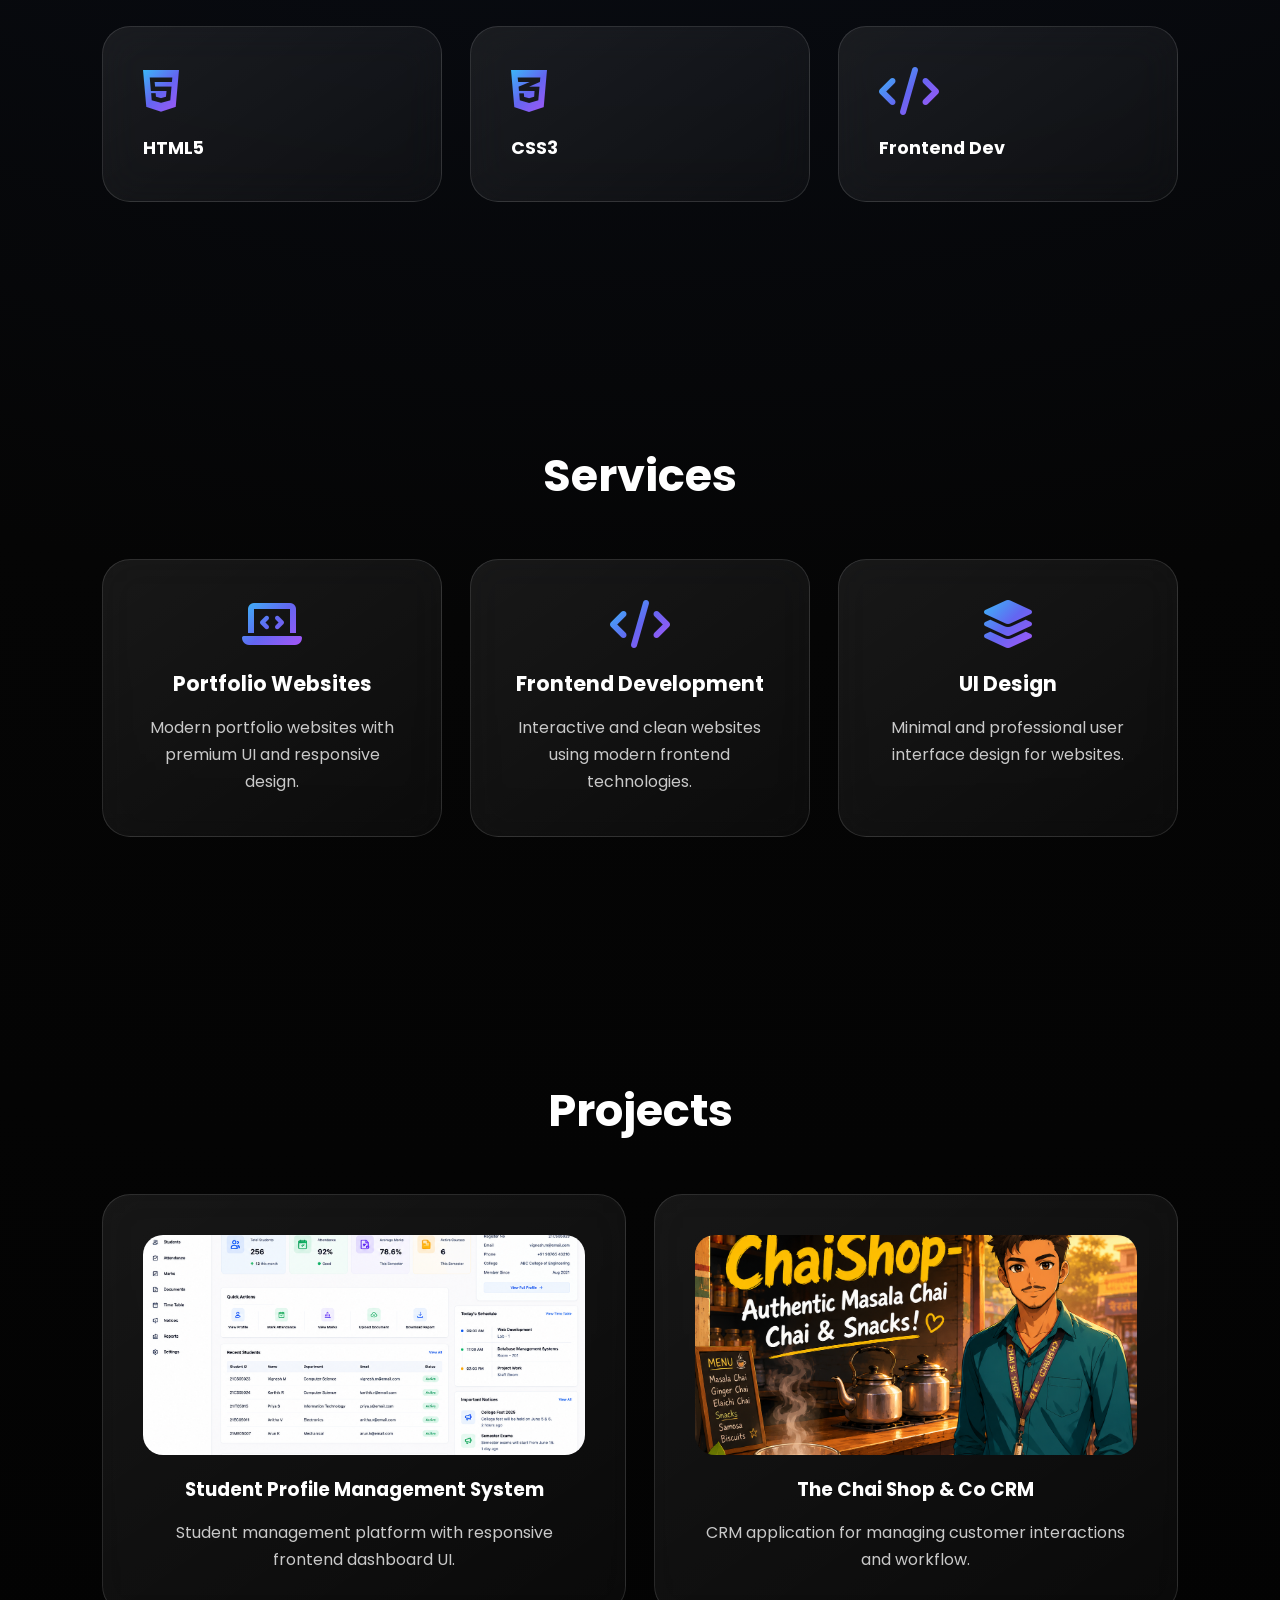
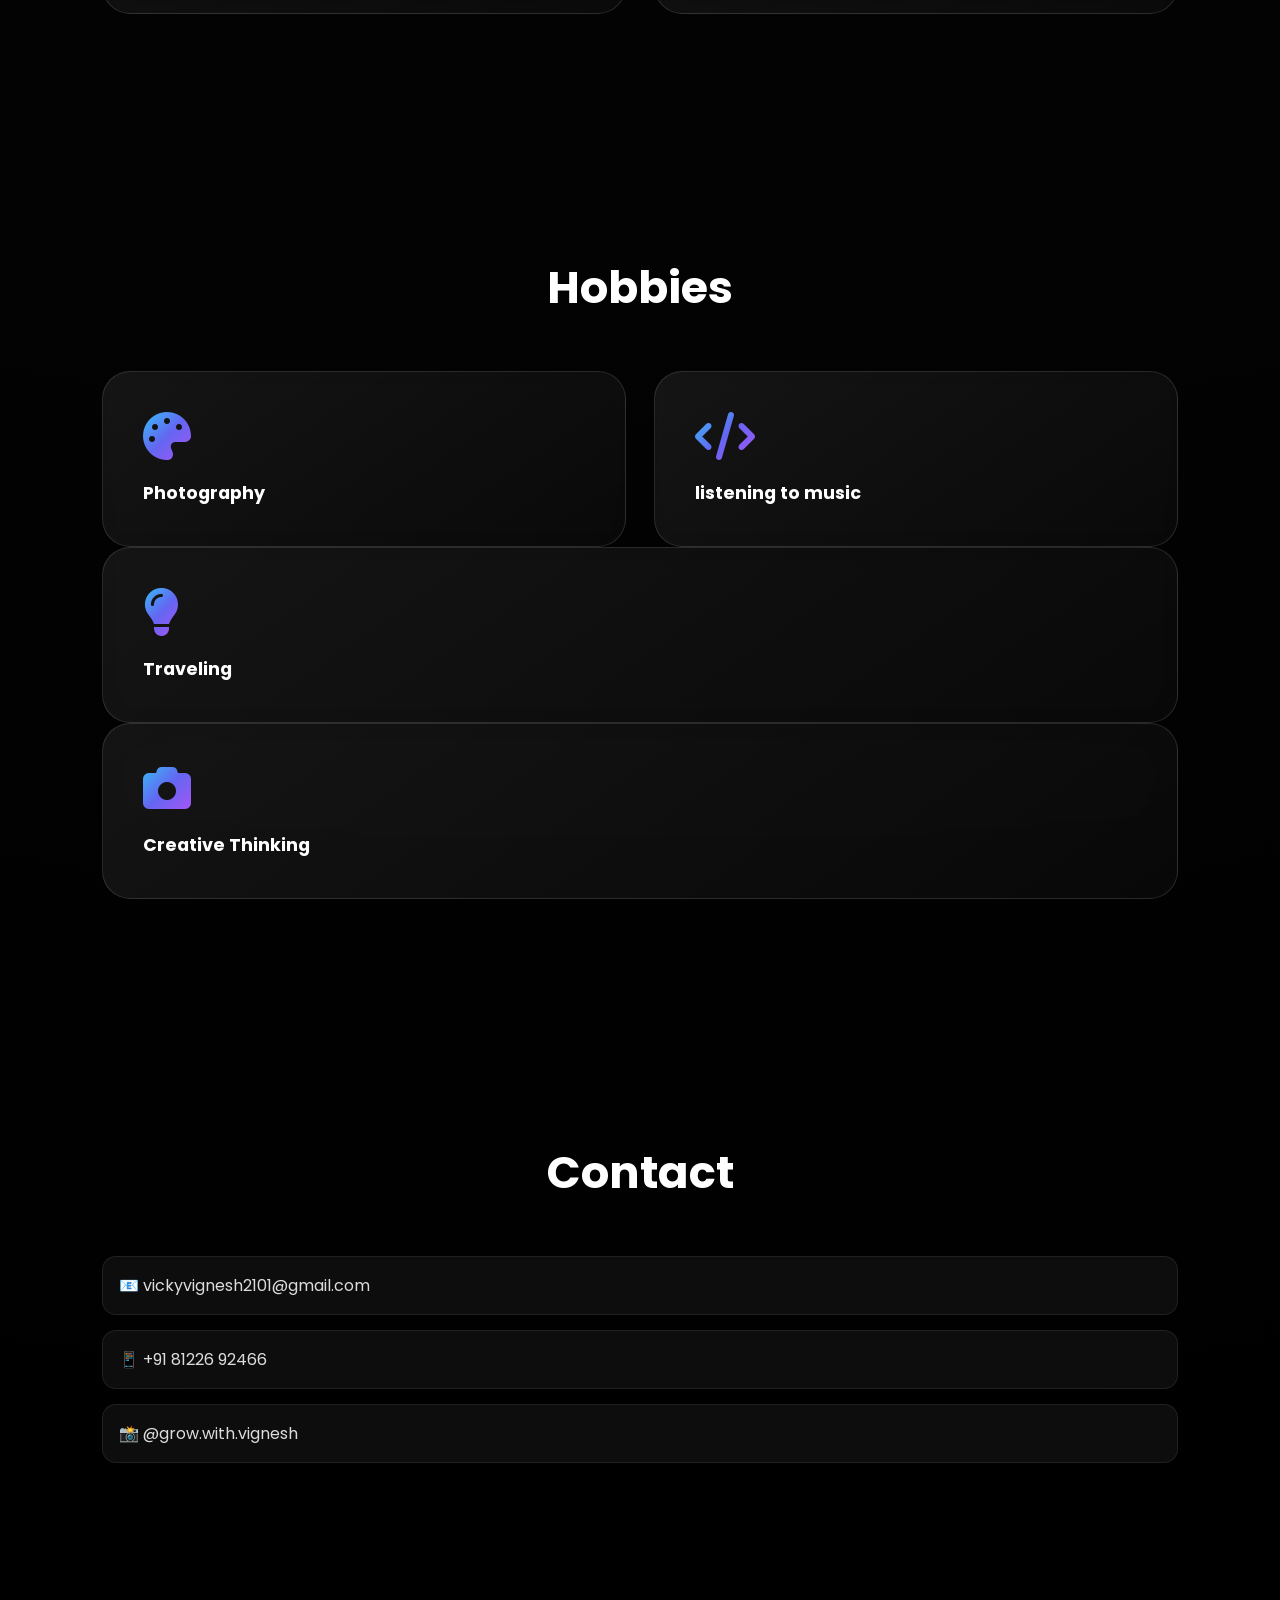
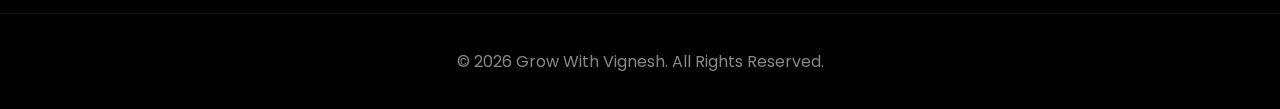
==== commit c9bd8d36: "Add files via upload" ====
--- a/index.html
+++ b/index.html
@@ -263,30 +263,54 @@
 
 <section class="hobbies section" id="hobbies">
 
-  <h2 class="section-title">Hobbies</h2>
+  <h2 class="section-title">
+    Hobbies
+  </h2>
 
   <div class="skills-grid">
 
-    <div class="skill-card">
-      Photography
-    </div>
-
-    <div class="skill-card">
-      listening to music
-    </div>
-
-    <div class="skill-card">
-      Script writing for short films
-    </div>
-
-    <div class="skill-card">
-      Traveling
-    </div>
-
-    <div class="skill-card">
-      Creative Thinking
-    </div>
-
+    <!-- Hobby 1 -->
+
+    <div class="skill-card">
+
+      <i class="fa-solid fa-palette"></i>
+
+      <h3>Photography</h3>
+
+    </div>
+
+    <!-- Hobby 2 -->
+
+    <div class="skill-card">
+
+      <i class="fa-solid fa-code"></i>
+
+      <h3>listening to music</h3>
+
+    </div>
+
+    </div>
+
+    <!-- Hobby 3 -->
+
+    <div class="skill-card">
+
+      <i class="fa-solid fa-lightbulb"></i>
+
+      <h3>Traveling</h3>
+
+    </div>
+
+  
+    <!-- Hobby 4 -->
+
+    <div class="skill-card">
+
+      <i class="fa-solid fa-camera"></i>
+
+      <h3>Creative Thinking</h3>
+
+    </div>
 
   </div>
 
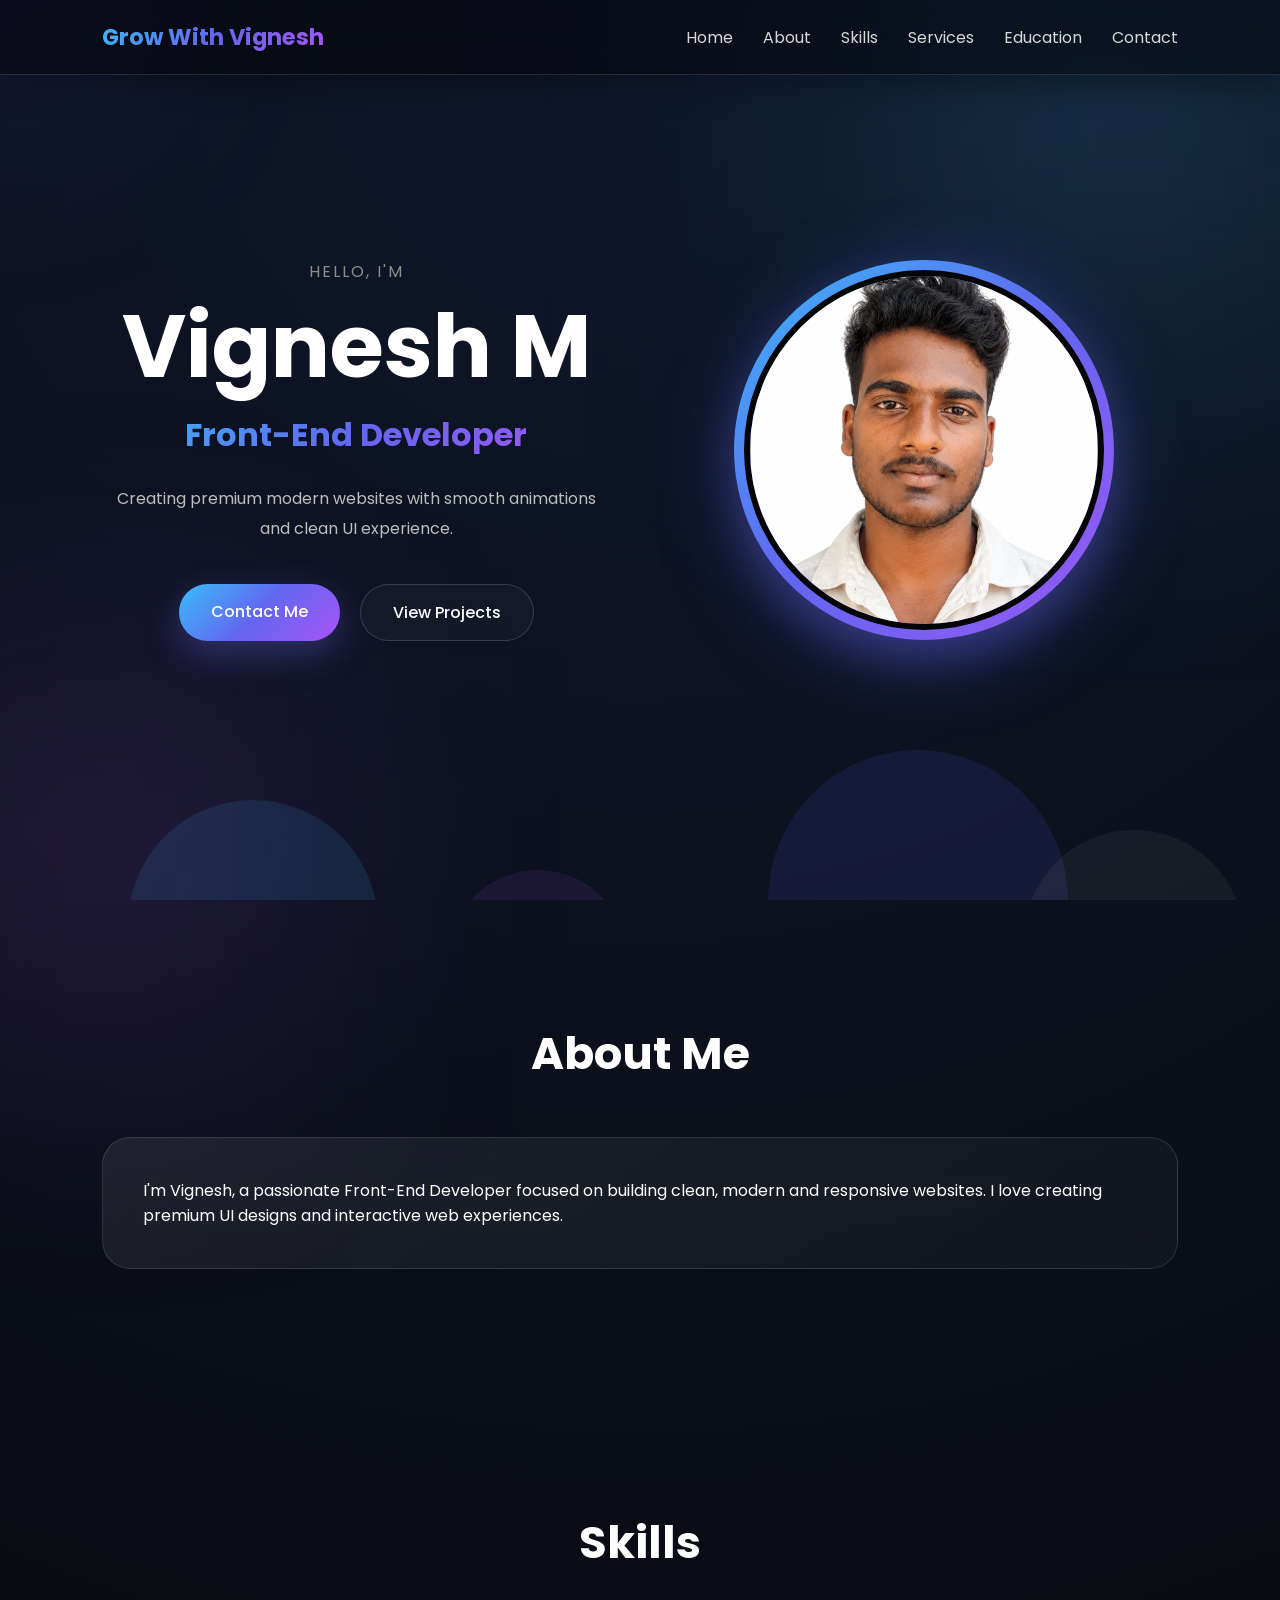
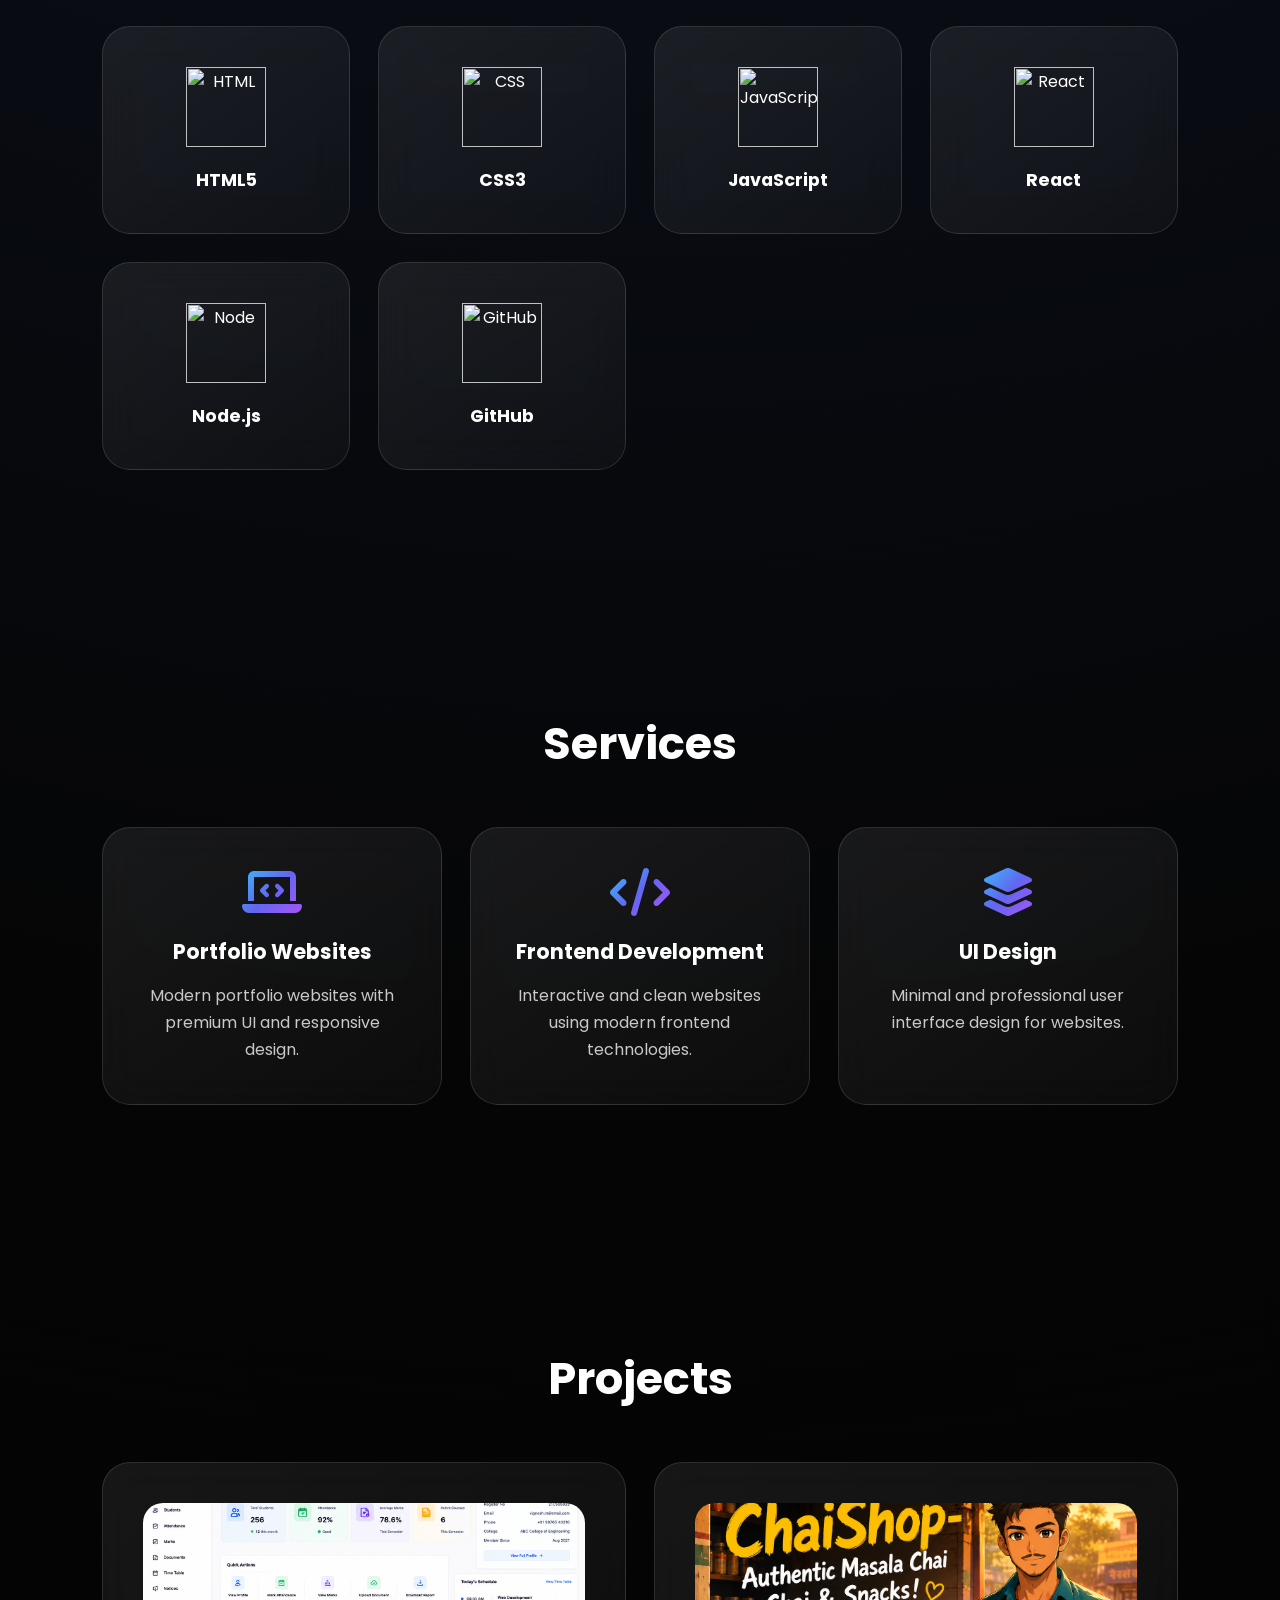
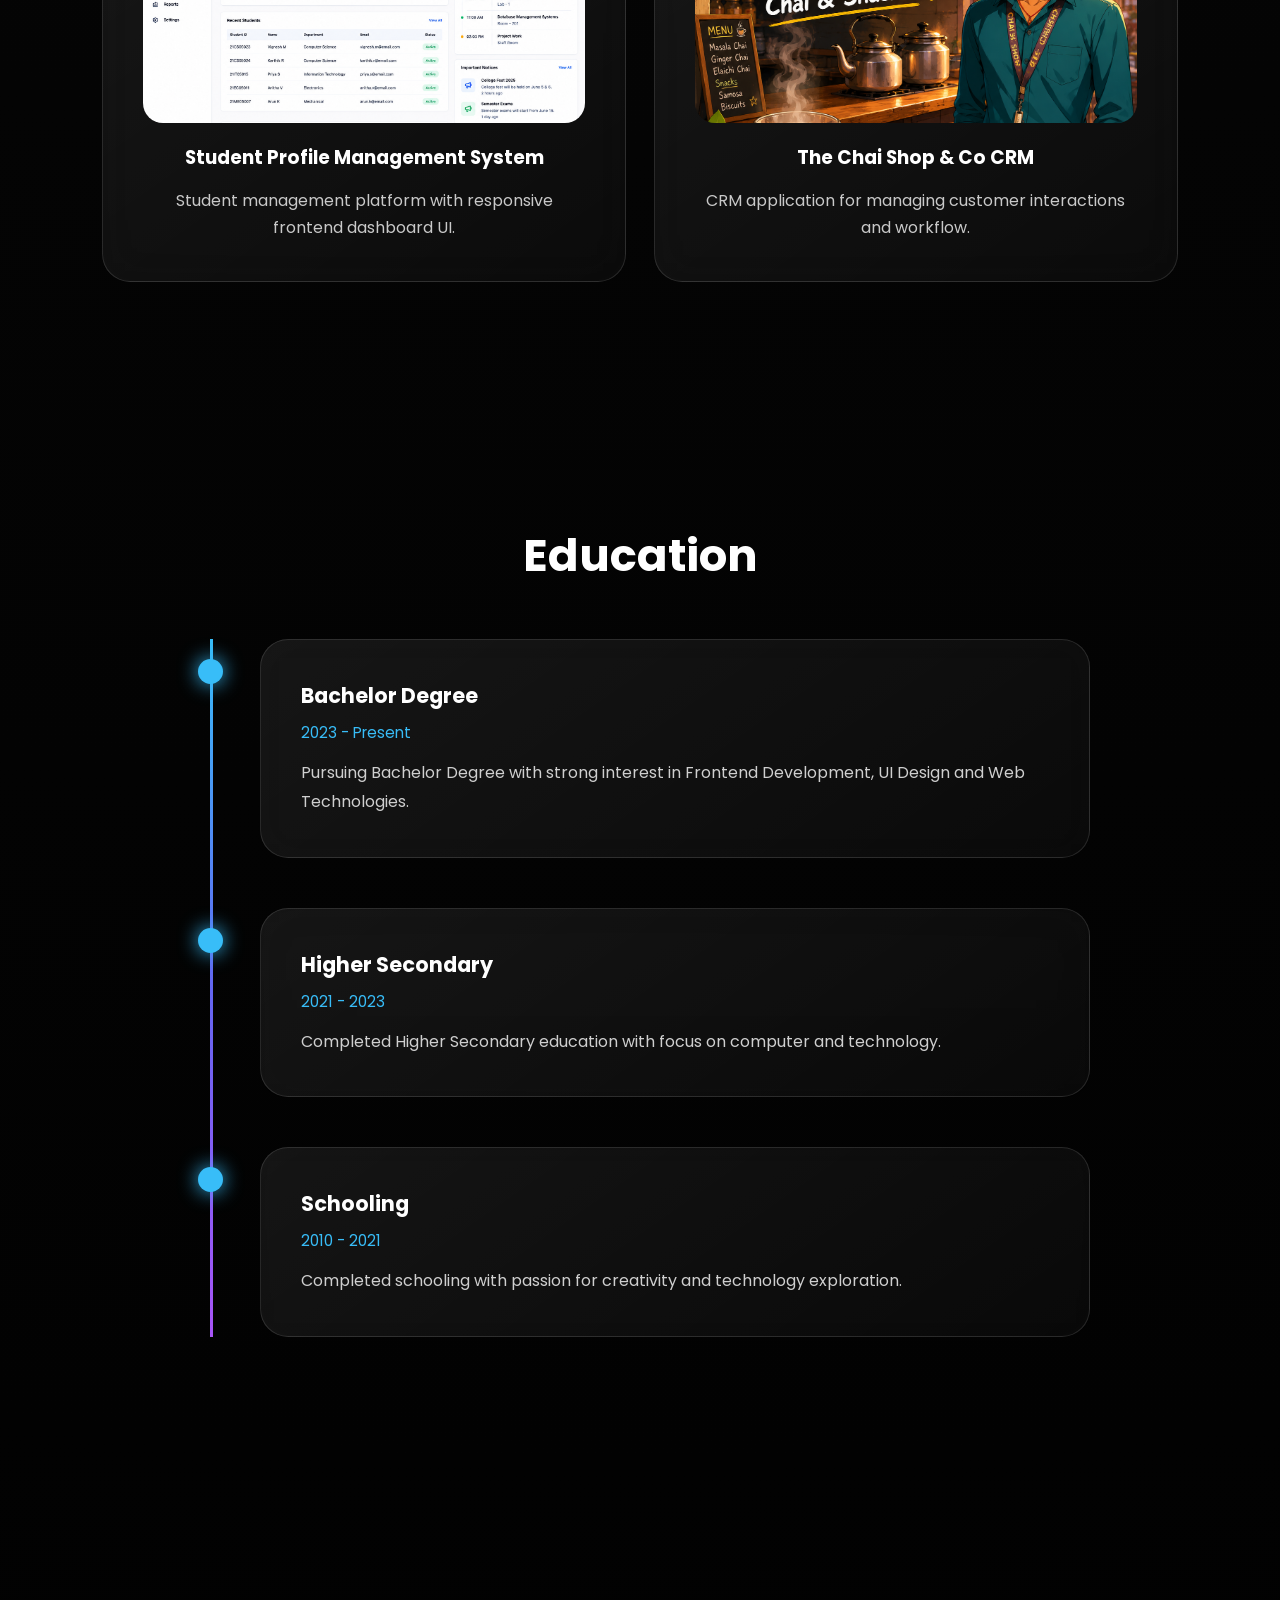
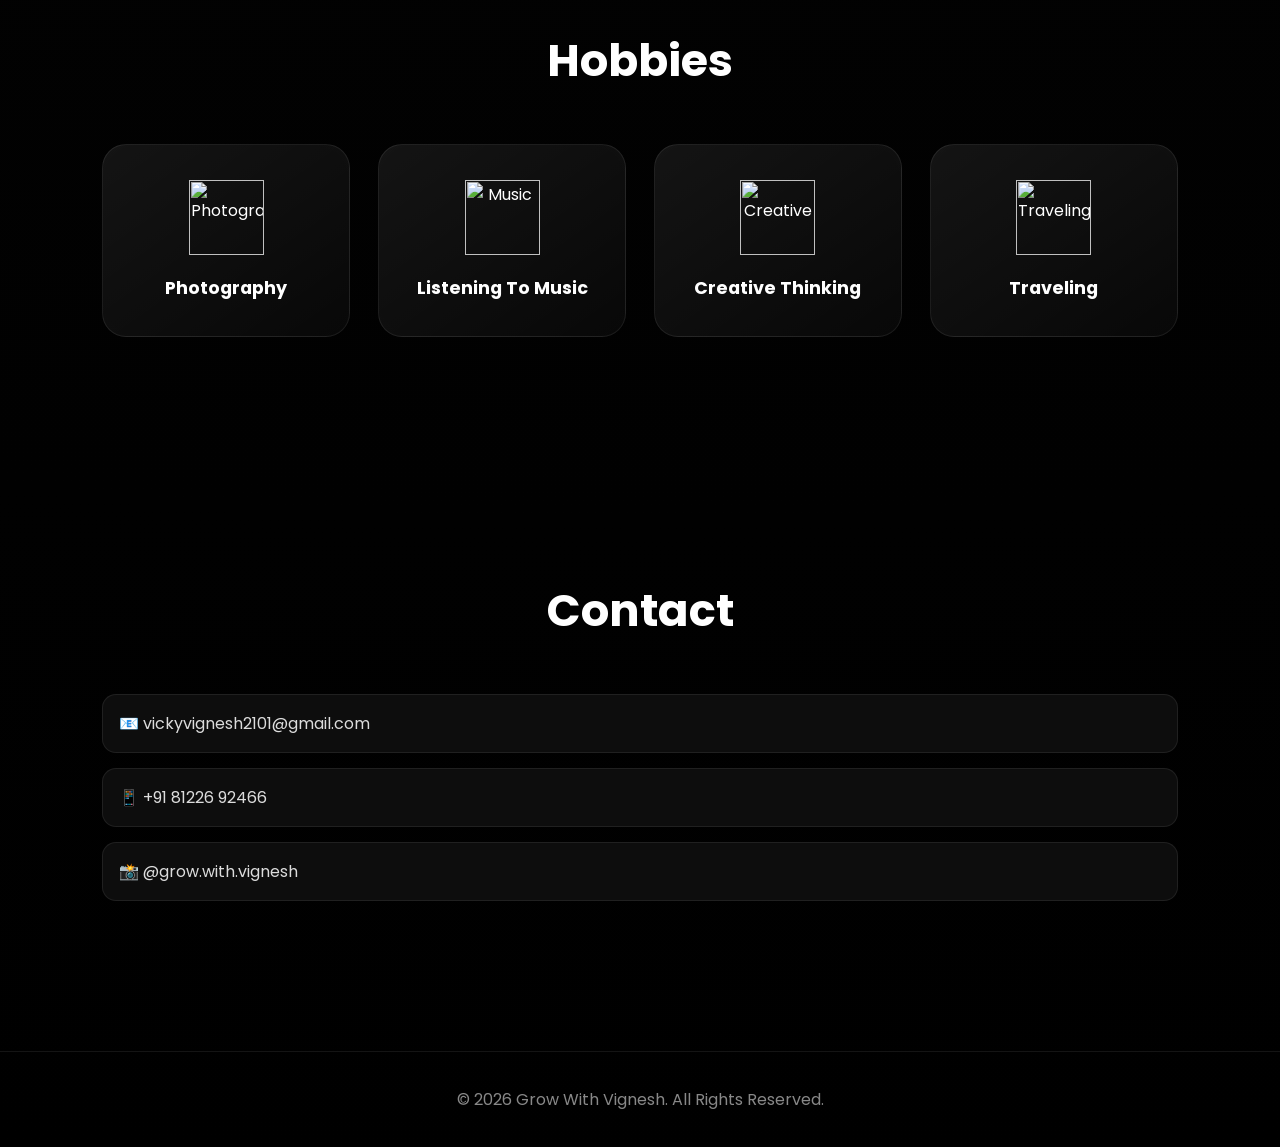
==== commit 4468fd25: "Add files via upload" ====
--- a/index.html
+++ b/index.html
@@ -18,7 +18,7 @@
 </head>
 
 <body>
-
+<div class="cursor-glow"></div>
   <!-- Navbar -->
   <header class="navbar">
     <div class="logo">Grow With Vignesh</div>
@@ -29,6 +29,7 @@
         <li><a href="#about">About</a></li>
         <li><a href="#skills">Skills</a></li>
         <li><a href="#services">Services</a></li>
+        <li><a href="#education">Education</a></li>
         <li><a href="#contact">Contact</a></li>
       </ul>
     </nav>
@@ -101,9 +102,11 @@
   </section>
 
   <!-- Skills -->
-  <section class="skills section" id="skills">
-
-  <h2 class="section-title">Skills</h2>
+<section class="skills section" id="skills">
+
+  <h2 class="section-title">
+    Skills
+  </h2>
 
   <div class="skills-grid">
 
@@ -111,7 +114,8 @@
 
     <div class="skill-card">
 
-      <i class="fa-brands fa-html5"></i>
+      <img src="https://cdn.jsdelivr.net/gh/devicons/devicon/icons/html5/html5-original.svg"
+           alt="HTML">
 
       <h3>HTML5</h3>
 
@@ -121,28 +125,60 @@
 
     <div class="skill-card">
 
-      <i class="fa-brands fa-css3-alt"></i>
+      <img src="https://cdn.jsdelivr.net/gh/devicons/devicon/icons/css3/css3-original.svg"
+           alt="CSS">
 
       <h3>CSS3</h3>
 
     </div>
 
- 
-
-    <!-- Frontend -->
-
-    <div class="skill-card">
-
-      <i class="fa-solid fa-code"></i>
-
-      <h3>Frontend Dev</h3>
-
-    </div>
-
-  </div>
-
-</section>
-
+    <!-- JavaScript -->
+
+    <div class="skill-card">
+
+      <img src="https://cdn.jsdelivr.net/gh/devicons/devicon/icons/javascript/javascript-original.svg"
+           alt="JavaScript">
+
+      <h3>JavaScript</h3>
+
+    </div>
+
+    <!-- React -->
+
+    <div class="skill-card">
+
+      <img src="https://cdn.jsdelivr.net/gh/devicons/devicon/icons/react/react-original.svg"
+           alt="React">
+
+      <h3>React</h3>
+
+    </div>
+
+    <!-- Node -->
+
+    <div class="skill-card">
+
+      <img src="https://cdn.jsdelivr.net/gh/devicons/devicon/icons/nodejs/nodejs-original.svg"
+           alt="Node">
+
+      <h3>Node.js</h3>
+
+    </div>
+
+    <!-- GitHub -->
+
+    <div class="skill-card">
+
+      <img src="https://cdn.jsdelivr.net/gh/devicons/devicon/icons/github/github-original.svg"
+           alt="GitHub">
+
+      <h3>GitHub</h3>
+
+    </div>
+
+  </div>
+
+</section>
   <!-- Services -->
 <section class="services section" id="services">
 
@@ -259,6 +295,84 @@
 
 </section>
 
+<!-- Education -->
+
+<section class="education section" id="education">
+
+  <h2 class="section-title">
+    Education
+  </h2>
+
+  <div class="timeline">
+
+    <!-- Item 1 -->
+
+    <div class="timeline-item">
+
+      <div class="timeline-dot"></div>
+
+      <div class="glass-card timeline-content">
+
+        <h3>Bachelor Degree</h3>
+
+        <span>2023 - Present</span>
+
+        <p>
+          Pursuing Bachelor Degree with strong
+          interest in Frontend Development,
+          UI Design and Web Technologies.
+        </p>
+
+      </div>
+
+    </div>
+
+    <!-- Item 2 -->
+
+    <div class="timeline-item">
+
+      <div class="timeline-dot"></div>
+
+      <div class="glass-card timeline-content">
+
+        <h3>Higher Secondary</h3>
+
+        <span>2021 - 2023</span>
+
+        <p>
+          Completed Higher Secondary education
+          with focus on computer and technology.
+        </p>
+
+      </div>
+
+    </div>
+
+    <!-- Item 3 -->
+
+    <div class="timeline-item">
+
+      <div class="timeline-dot"></div>
+
+      <div class="glass-card timeline-content">
+
+        <h3>Schooling</h3>
+
+        <span>2010 - 2021</span>
+
+        <p>
+          Completed schooling with passion for
+          creativity and technology exploration.
+        </p>
+
+      </div>
+
+    </div>
+
+  </div>
+
+</section>
+
 <!-- Hobbies -->
 
 <section class="hobbies section" id="hobbies">
@@ -267,48 +381,49 @@
     Hobbies
   </h2>
 
-  <div class="skills-grid">
-
-    <!-- Hobby 1 -->
-
-    <div class="skill-card">
-
-      <i class="fa-solid fa-palette"></i>
+  <div class="hobbies-grid">
+
+    <!-- Photography -->
+
+    <div class="hobby-card">
+
+      <img src="https://cdn-icons-png.flaticon.com/512/2922/2922510.png"
+           alt="Photography">
 
       <h3>Photography</h3>
 
     </div>
 
-    <!-- Hobby 2 -->
-
-    <div class="skill-card">
-
-      <i class="fa-solid fa-code"></i>
-
-      <h3>listening to music</h3>
-
-    </div>
-
-    </div>
-
-    <!-- Hobby 3 -->
-
-    <div class="skill-card">
-
-      <i class="fa-solid fa-lightbulb"></i>
+    <!-- Music -->
+
+    <div class="hobby-card">
+
+      <img src="https://cdn-icons-png.flaticon.com/512/3659/3659784.png"
+           alt="Music">
+
+      <h3>Listening To Music</h3>
+
+    </div>
+
+    <!-- Creative Thinking -->
+
+    <div class="hobby-card">
+
+      <img src="https://cdn-icons-png.flaticon.com/512/993/993928.png"
+           alt="Creative">
+
+      <h3>Creative Thinking</h3>
+
+    </div>
+
+    <!-- Traveling -->
+
+    <div class="hobby-card">
+
+      <img src="https://cdn-icons-png.flaticon.com/512/201/201623.png"
+           alt="Traveling">
 
       <h3>Traveling</h3>
-
-    </div>
-
-  
-    <!-- Hobby 4 -->
-
-    <div class="skill-card">
-
-      <i class="fa-solid fa-camera"></i>
-
-      <h3>Creative Thinking</h3>
 
     </div>
 
@@ -348,4 +463,14 @@
   <script src="script.js"></script>
 
 </body>
-</html>+</html>
+<!-- Animated Background -->
+
+<div class="animated-bg">
+
+  <span></span>
+  <span></span>
+  <span></span>
+  <span></span>
+
+</div>
--- a/style.css
+++ b/style.css
@@ -949,4 +949,452 @@
 
     padding:25px;
   }
+}
+/* Standard Project Images */
+
+.project-image-box{
+
+  width:100%;
+
+  height:240px;
+
+  overflow:hidden;
+
+  margin-bottom:25px;
+
+  border:1px solid rgba(255,255,255,0.08);
+
+  box-shadow:0 20px 40px rgba(0,0,0,0.25);
+}
+
+.project-img{
+
+  width:100%;
+
+  height:100%;
+
+  object-fit:cover;
+
+  transition:0.5s ease;
+}
+
+.project-card:hover .project-img{
+
+  transform:scale(1.05);
+}
+
+/* Mobile */
+
+@media(max-width:768px){
+
+  .project-image-box{
+
+    height:200px;
+  }
+}
+/* Education Timeline */
+
+.timeline{
+
+  position:relative;
+
+  max-width:900px;
+
+  margin:auto;
+}
+
+.timeline::before{
+
+  content:"";
+
+  position:absolute;
+
+  left:20px;
+
+  top:0;
+
+  width:3px;
+
+  height:100%;
+
+  background:linear-gradient(
+    #38bdf8,
+    #6366f1,
+    #a855f7
+  );
+}
+
+.timeline-item{
+
+  position:relative;
+
+  padding-left:70px;
+
+  margin-bottom:50px;
+}
+
+.timeline-dot{
+
+  position:absolute;
+
+  left:8px;
+
+  top:20px;
+
+  width:25px;
+
+  height:25px;
+
+  border-radius:50%;
+
+  background:#38bdf8;
+
+  box-shadow:0 0 20px #38bdf8;
+}
+
+.timeline-content h3{
+
+  margin-bottom:10px;
+
+  font-size:1.3rem;
+}
+
+.timeline-content span{
+
+  color:#38bdf8;
+
+  font-size:0.95rem;
+
+  display:block;
+
+  margin-bottom:15px;
+}
+
+.timeline-content p{
+
+  color:#cfcfcf;
+
+  line-height:1.8;
+}
+
+/* Mobile */
+
+@media(max-width:768px){
+
+  .timeline::before{
+
+    left:12px;
+  }
+
+  .timeline-item{
+
+    padding-left:50px;
+  }
+
+  .timeline-dot{
+
+    width:20px;
+
+    height:20px;
+
+    left:3px;
+  }
+}
+/* Skills Images */
+
+.skill-card{
+
+  text-align:center;
+}
+
+.skill-card img{
+
+  width:80px;
+
+  height:80px;
+
+  object-fit:contain;
+
+  margin-bottom:20px;
+
+  transition:0.4s ease;
+}
+
+.skill-card:hover img{
+
+  transform:scale(1.1);
+}
+
+.skill-card h3{
+
+  font-size:1.1rem;
+
+  color:white;
+}
+/* Skill Images */
+
+.skill-card{
+
+  text-align:center;
+}
+
+.skill-card img{
+
+  width:80px;
+
+  height:80px;
+
+  object-fit:contain;
+
+  margin-bottom:20px;
+
+  transition:0.4s ease;
+}
+
+.skill-card:hover img{
+
+  transform:scale(1.12);
+}
+
+.skill-card h3{
+
+  font-size:1.1rem;
+
+  color:white;
+}
+/* ========================= */
+/* Hobbies Section */
+/* ========================= */
+
+.hobbies-grid{
+
+  display:grid;
+
+  grid-template-columns:
+  repeat(auto-fit,minmax(220px,1fr));
+
+  gap:28px;
+}
+
+.hobby-card{
+
+  background:linear-gradient(
+    145deg,
+    rgba(255,255,255,0.08),
+    rgba(255,255,255,0.03)
+  );
+
+  border:1px solid rgba(255,255,255,0.08);
+
+  backdrop-filter:blur(20px);
+
+  border-radius:24px;
+
+  padding:35px 25px;
+
+  text-align:center;
+
+  transition:0.4s ease;
+}
+
+.hobby-card:hover{
+
+  transform:translateY(-10px);
+
+  box-shadow:0 20px 40px rgba(99,102,241,0.18);
+}
+
+.hobby-card img{
+
+  width:75px;
+
+  height:75px;
+
+  object-fit:contain;
+
+  margin-bottom:20px;
+
+  transition:0.4s ease;
+}
+
+.hobby-card:hover img{
+
+  transform:scale(1.1);
+}
+
+.hobby-card h3{
+
+  font-size:1.1rem;
+
+  color:white;
+}
+
+/* Mobile */
+
+@media(max-width:768px){
+
+  .hobbies-grid{
+
+    grid-template-columns:1fr;
+  }
+
+  .hobby-card{
+
+    padding:30px 20px;
+  }
+
+  .hobby-card img{
+
+    width:65px;
+
+    height:65px;
+  }
+}
+/* ========================= */
+/* Animated Background */
+/* ========================= */
+
+.animated-bg{
+
+  position:fixed;
+
+  width:100%;
+
+  height:100vh;
+
+  overflow:hidden;
+
+  top:0;
+
+  left:0;
+
+  z-index:-2;
+}
+
+.animated-bg span{
+
+  position:absolute;
+
+  display:block;
+
+  border-radius:50%;
+
+  animation:animateBlob 18s linear infinite;
+
+  bottom:-150px;
+}
+
+/* Blob 1 */
+
+.animated-bg span:nth-child(1){
+
+  width:250px;
+
+  height:250px;
+
+  left:10%;
+
+  background:rgba(56,189,248,0.12);
+
+  animation-duration:20s;
+}
+
+/* Blob 2 */
+
+.animated-bg span:nth-child(2){
+
+  width:180px;
+
+  height:180px;
+
+  left:35%;
+
+  background:rgba(168,85,247,0.10);
+
+  animation-duration:16s;
+
+  animation-delay:2s;
+}
+
+/* Blob 3 */
+
+.animated-bg span:nth-child(3){
+
+  width:300px;
+
+  height:300px;
+
+  left:60%;
+
+  background:rgba(99,102,241,0.12);
+
+  animation-duration:22s;
+
+  animation-delay:4s;
+}
+
+/* Blob 4 */
+
+.animated-bg span:nth-child(4){
+
+  width:220px;
+
+  height:220px;
+
+  left:80%;
+
+  background:rgba(255,255,255,0.05);
+
+  animation-duration:18s;
+
+  animation-delay:1s;
+}
+
+/* Animation */
+
+@keyframes animateBlob{
+
+  0%{
+
+    transform:
+    translateY(0)
+    rotate(0deg);
+
+    opacity:0;
+  }
+
+  10%{
+    opacity:1;
+  }
+
+  100%{
+
+    transform:
+    translateY(-1200px)
+    rotate(720deg);
+
+    opacity:0;
+  }
+}
+/* Cursor Glow */
+
+.cursor-glow{
+
+  position:fixed;
+
+  width:250px;
+
+  height:250px;
+
+  border-radius:50%;
+
+  background:rgba(99,102,241,0.15);
+
+  filter:blur(100px);
+
+  pointer-events:none;
+
+  transform:translate(-50%,-50%);
+
+  z-index:-1;
 }
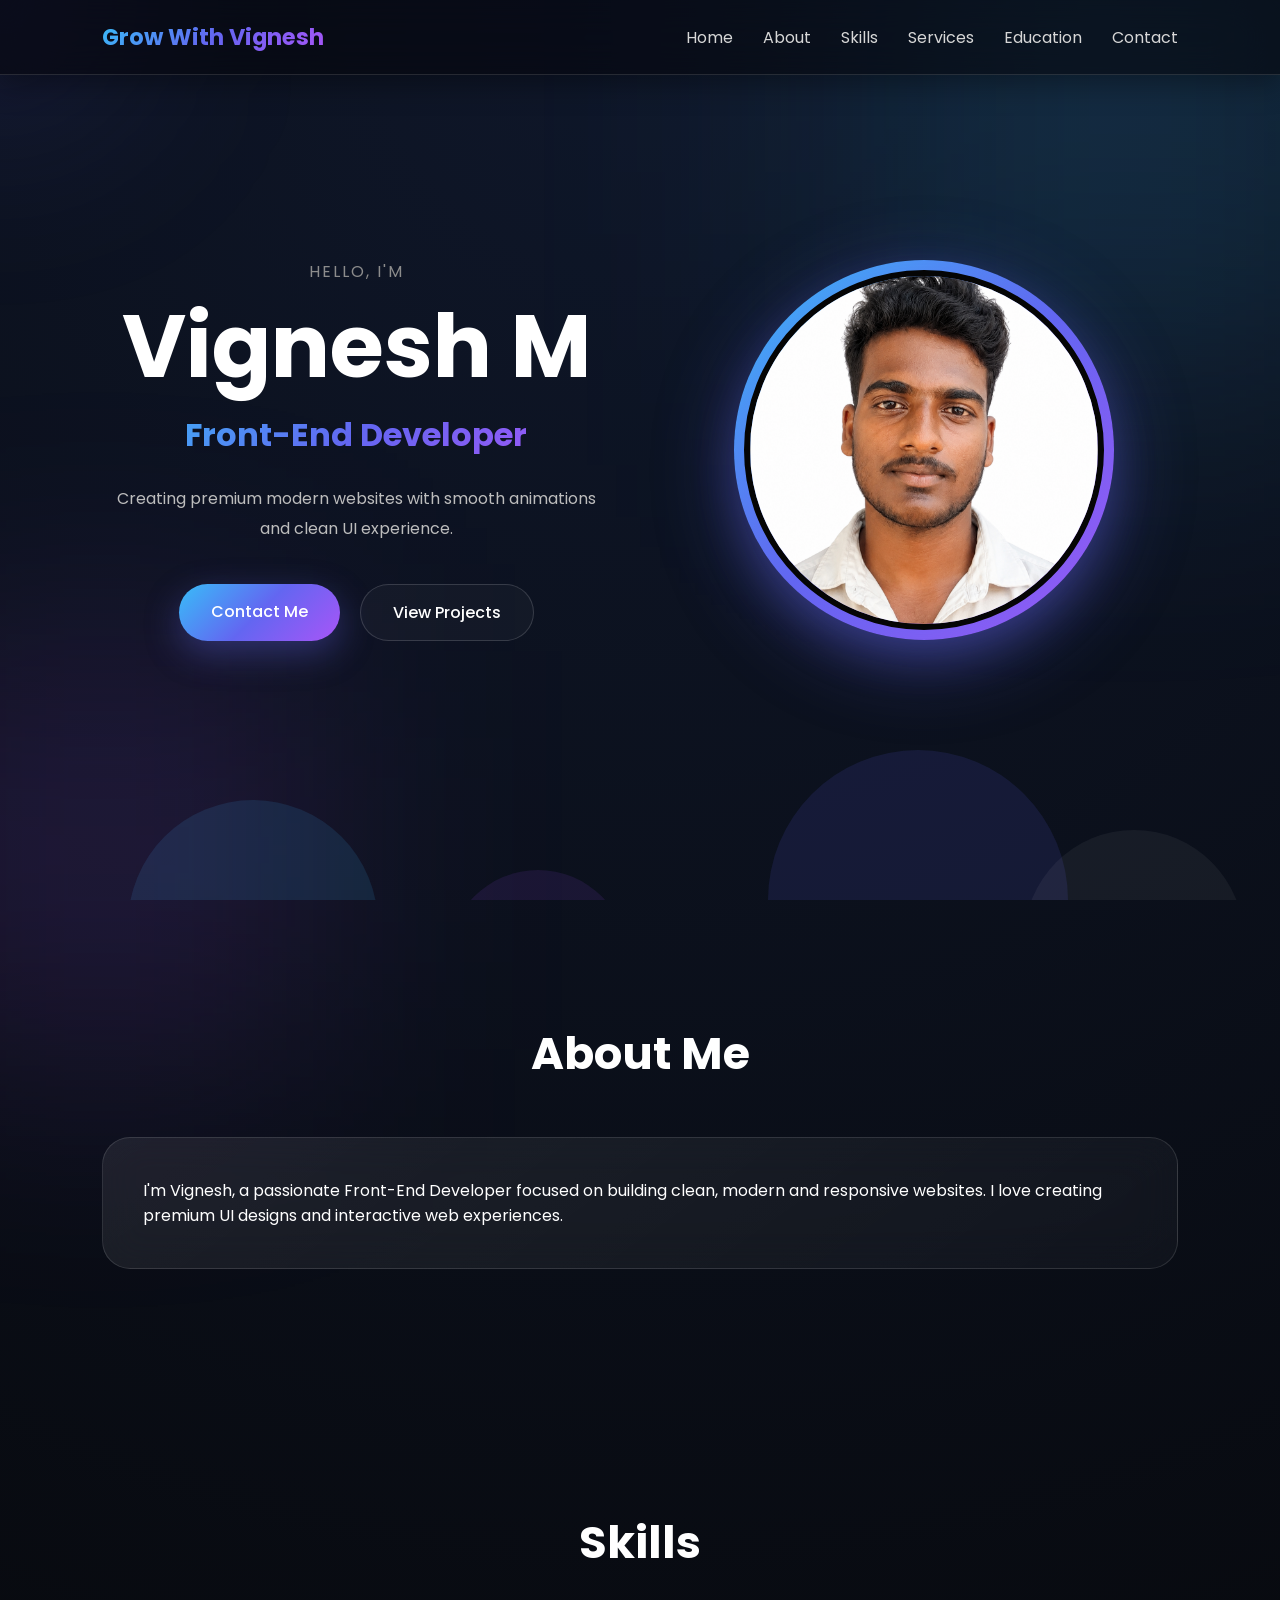
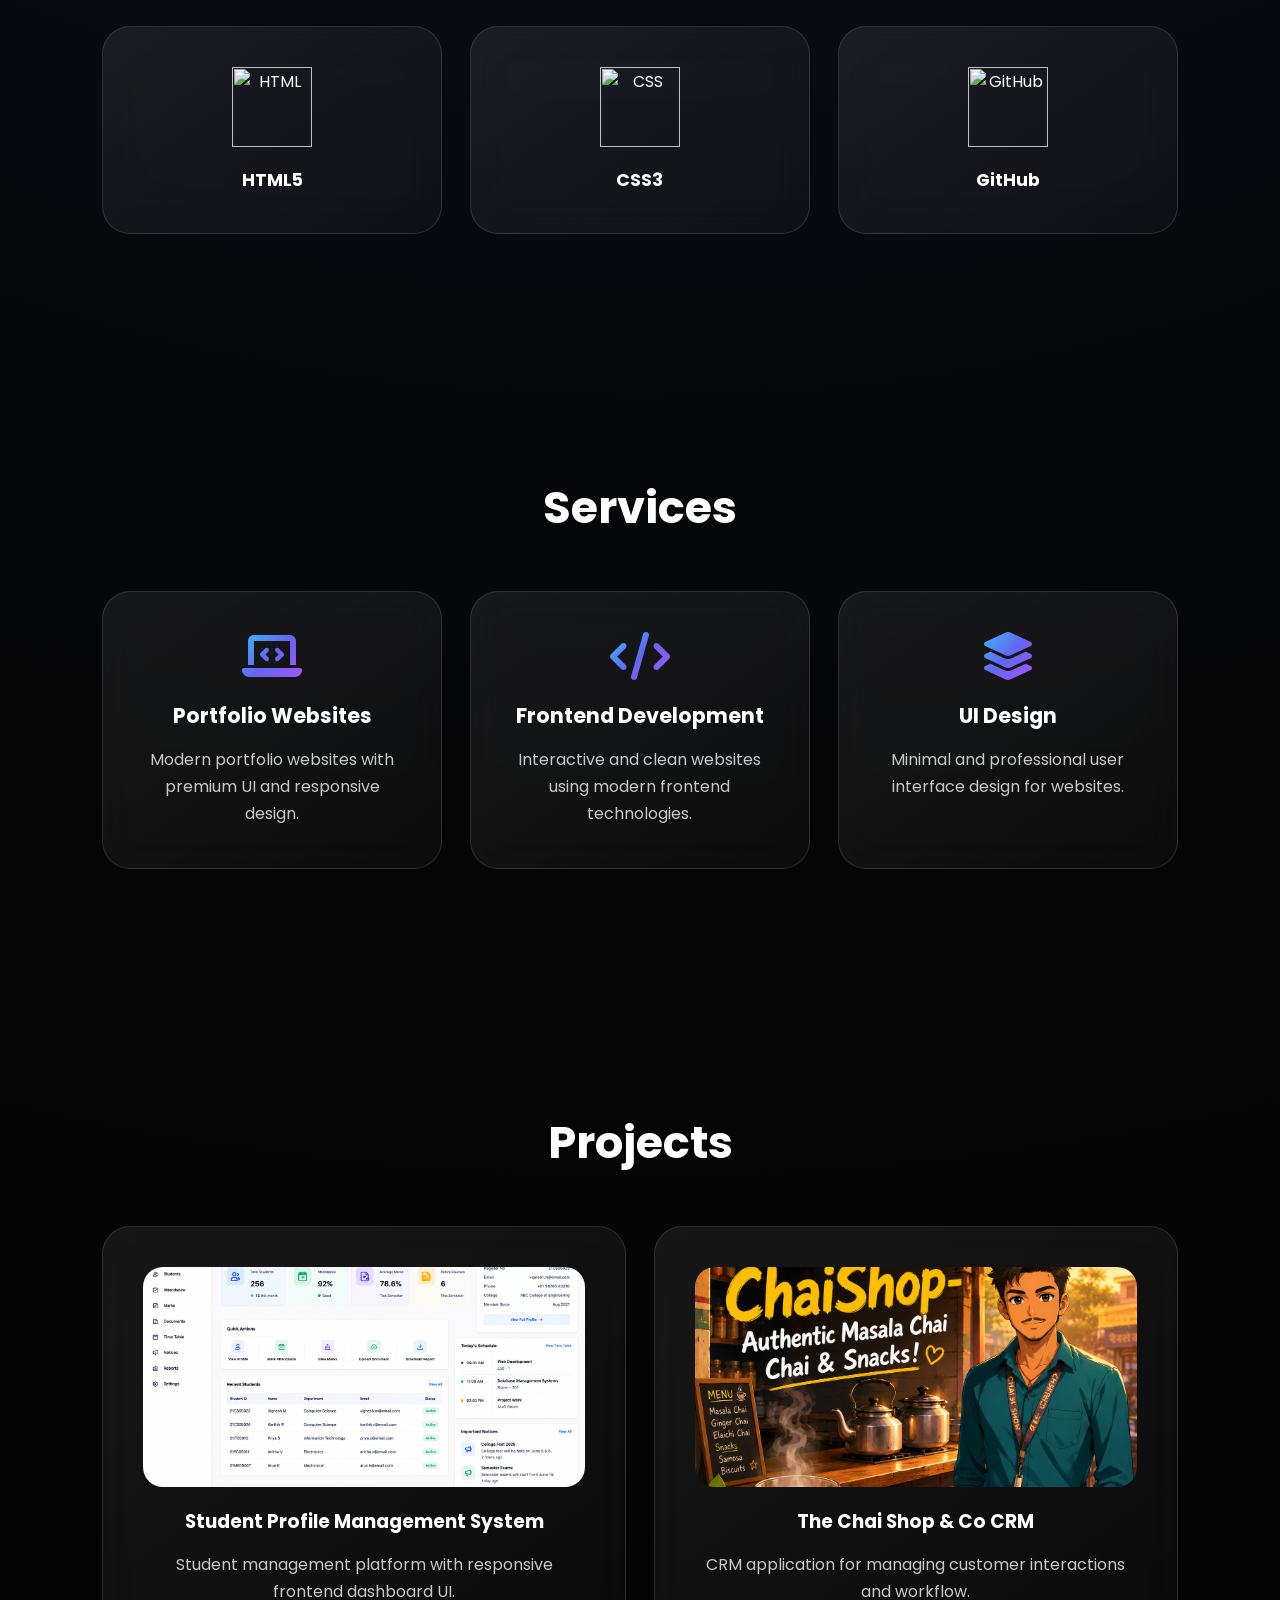
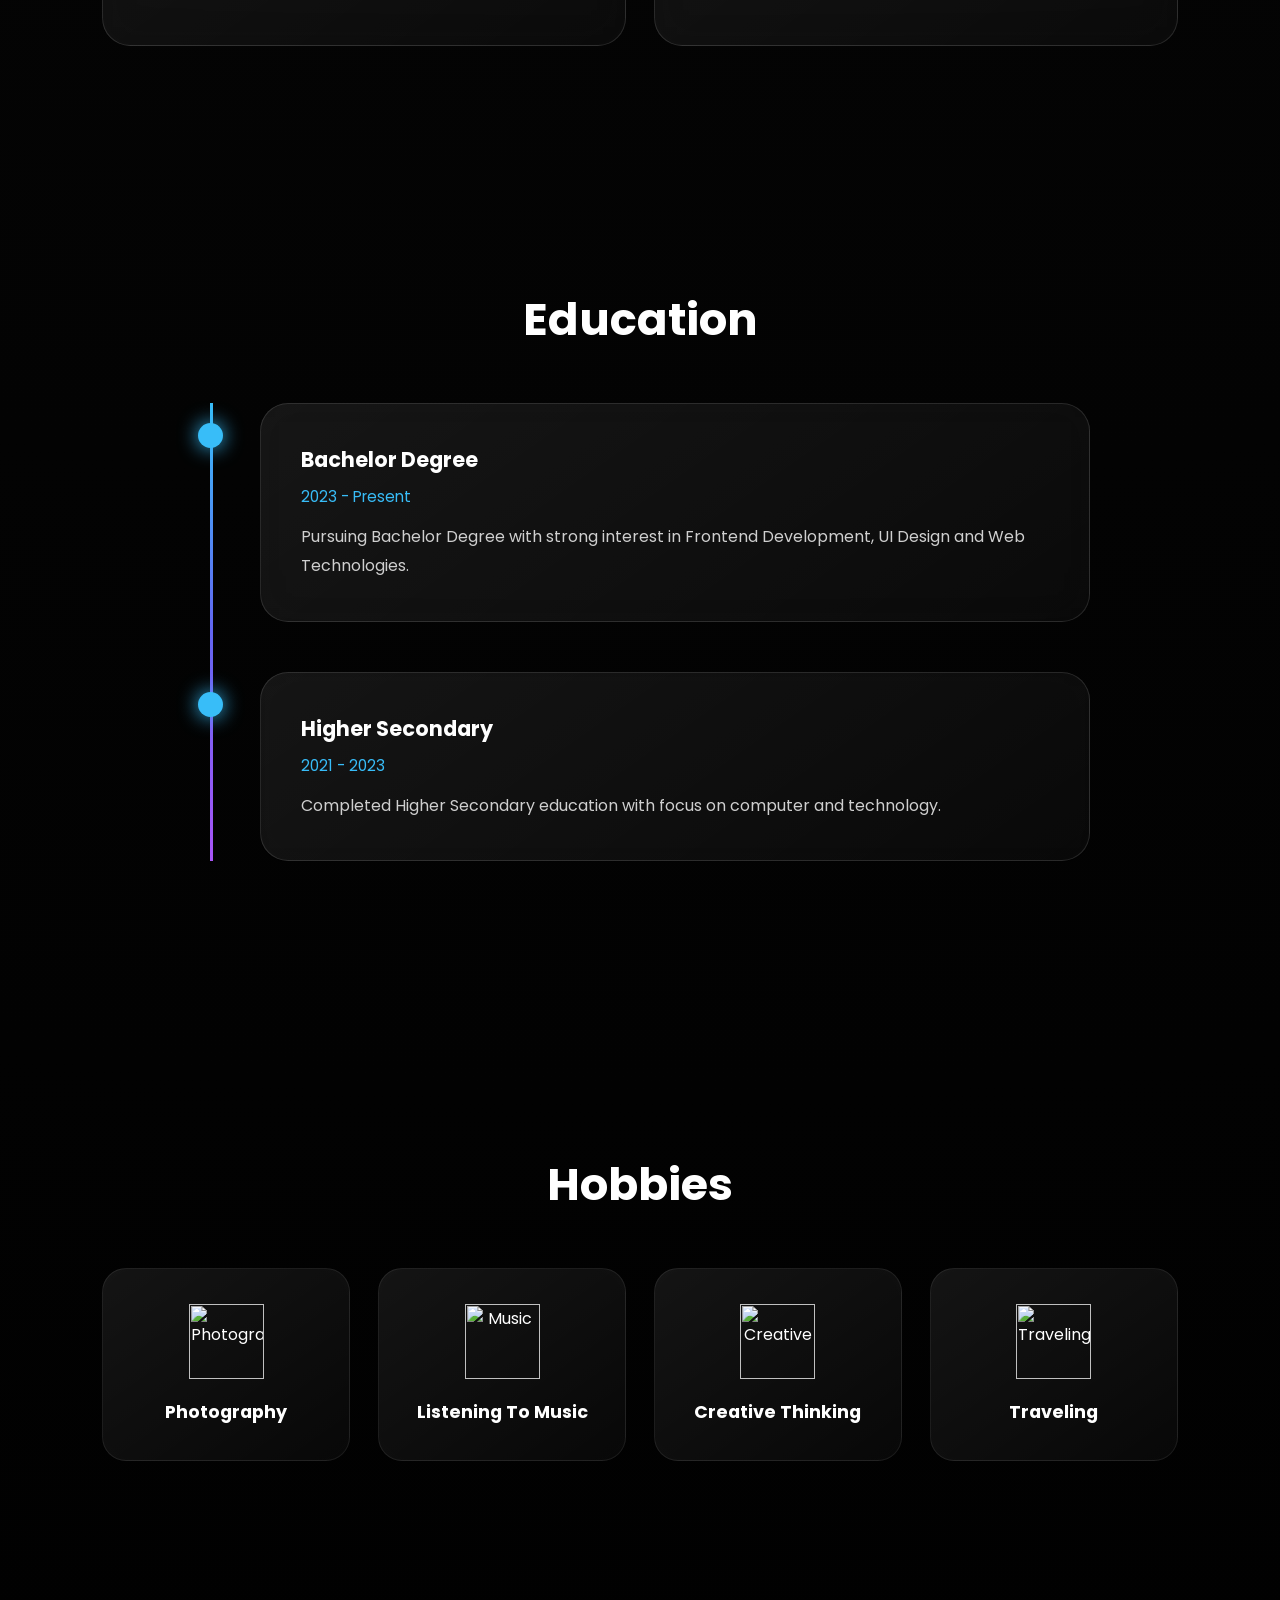
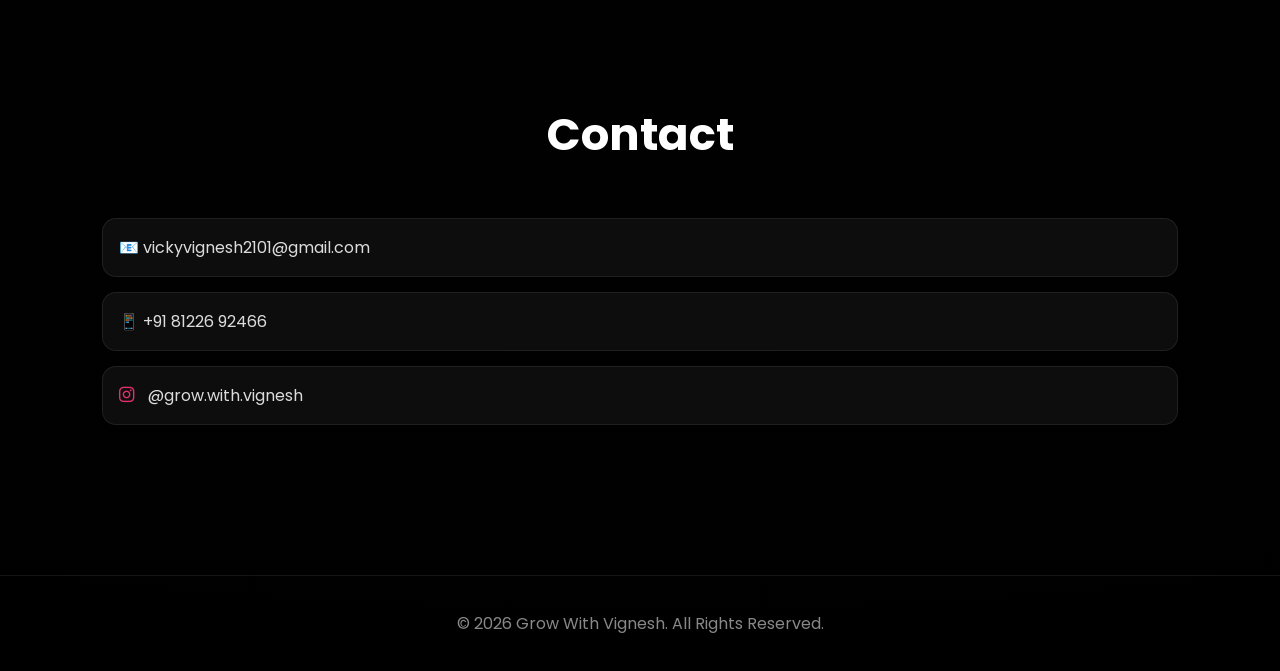
==== commit 7478887f: "Add files via upload" ====
--- a/index.html
+++ b/index.html
@@ -132,38 +132,6 @@
 
     </div>
 
-    <!-- JavaScript -->
-
-    <div class="skill-card">
-
-      <img src="https://cdn.jsdelivr.net/gh/devicons/devicon/icons/javascript/javascript-original.svg"
-           alt="JavaScript">
-
-      <h3>JavaScript</h3>
-
-    </div>
-
-    <!-- React -->
-
-    <div class="skill-card">
-
-      <img src="https://cdn.jsdelivr.net/gh/devicons/devicon/icons/react/react-original.svg"
-           alt="React">
-
-      <h3>React</h3>
-
-    </div>
-
-    <!-- Node -->
-
-    <div class="skill-card">
-
-      <img src="https://cdn.jsdelivr.net/gh/devicons/devicon/icons/nodejs/nodejs-original.svg"
-           alt="Node">
-
-      <h3>Node.js</h3>
-
-    </div>
 
     <!-- GitHub -->
 
@@ -348,25 +316,6 @@
 
     </div>
 
-    <!-- Item 3 -->
-
-    <div class="timeline-item">
-
-      <div class="timeline-dot"></div>
-
-      <div class="glass-card timeline-content">
-
-        <h3>Schooling</h3>
-
-        <span>2010 - 2021</span>
-
-        <p>
-          Completed schooling with passion for
-          creativity and technology exploration.
-        </p>
-
-      </div>
-
     </div>
 
   </div>
@@ -448,7 +397,7 @@
   </p>
 
   <p>
-    📸 @grow.with.vignesh
+      <i class="fa-brands fa-instagram"></i>  @grow.with.vignesh
   </p>
 
 </div>
--- a/style.css
+++ b/style.css
@@ -1397,4 +1397,14 @@
   transform:translate(-50%,-50%);
 
   z-index:-1;
+}
+/* Contact Icons */
+
+.contact-info i{
+
+  margin-right:10px;
+
+  color:#E1306C;
+
+  font-size:1.1rem;
 }
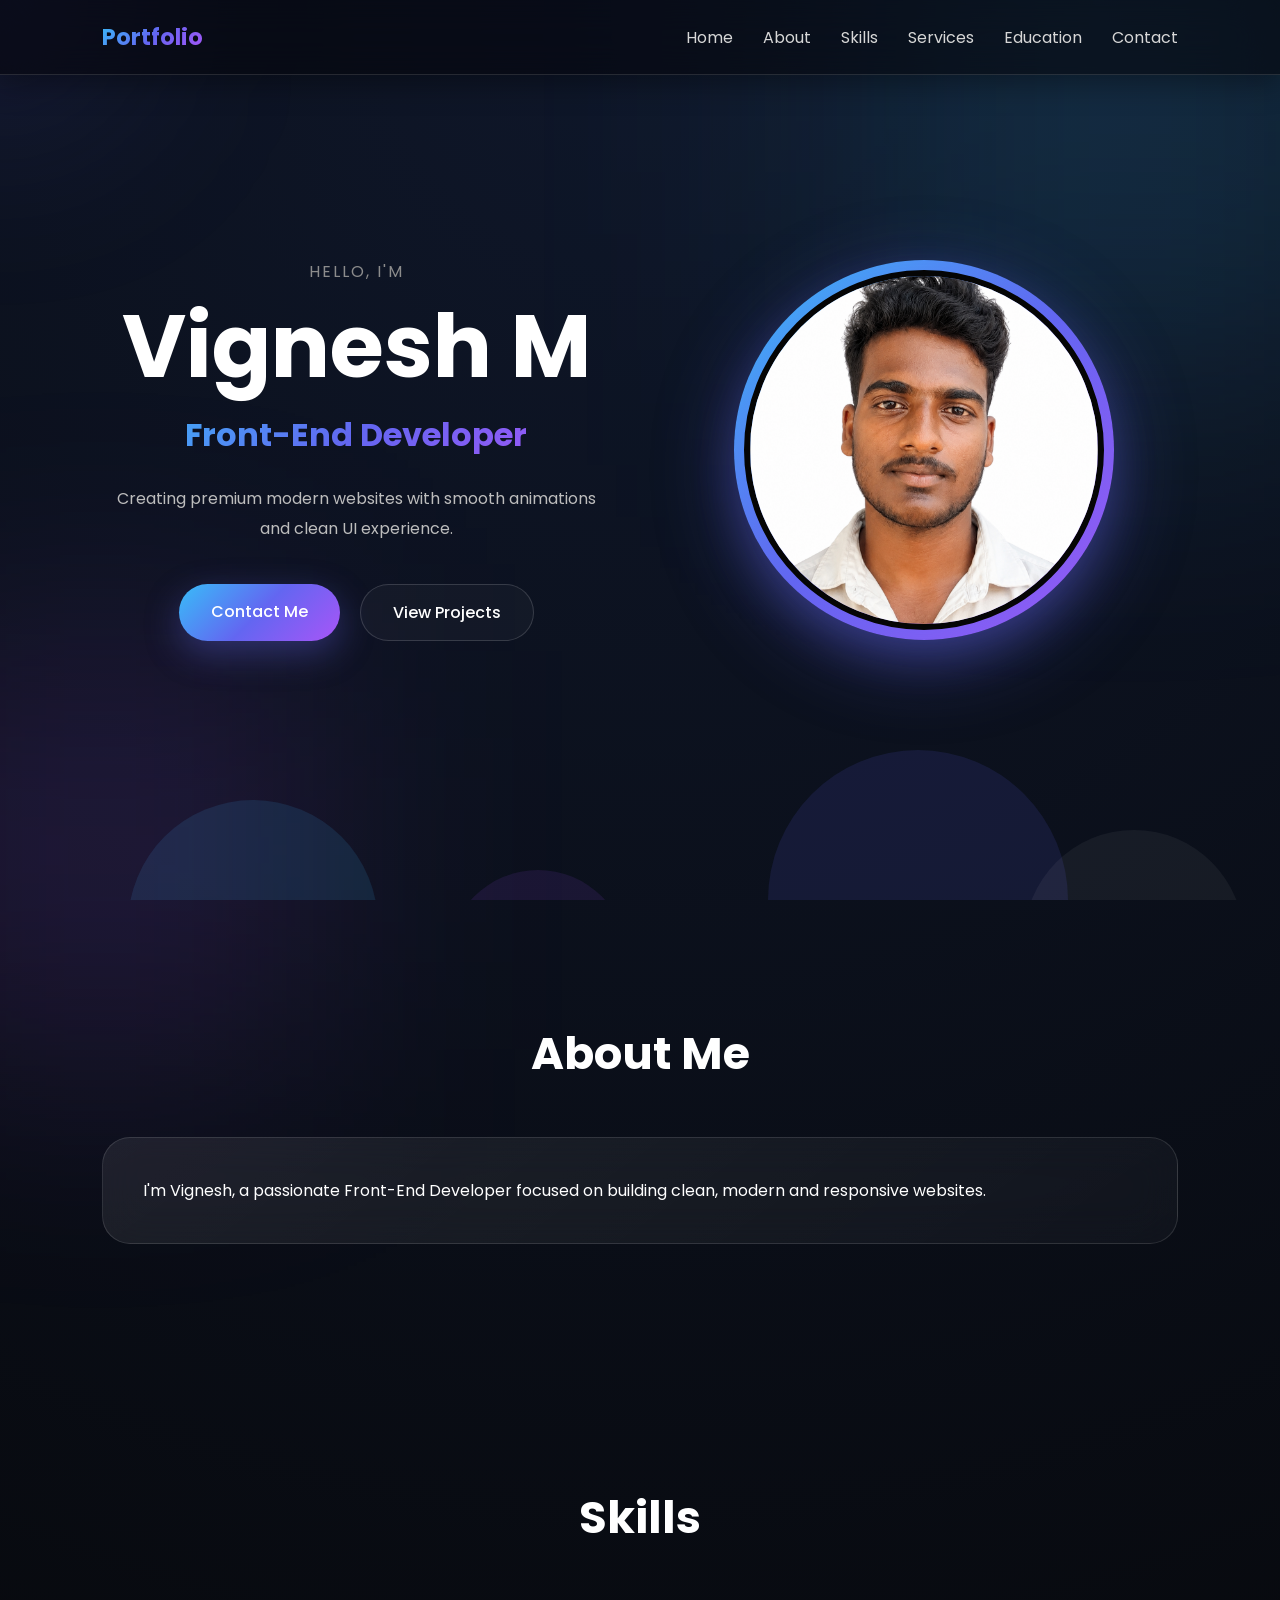
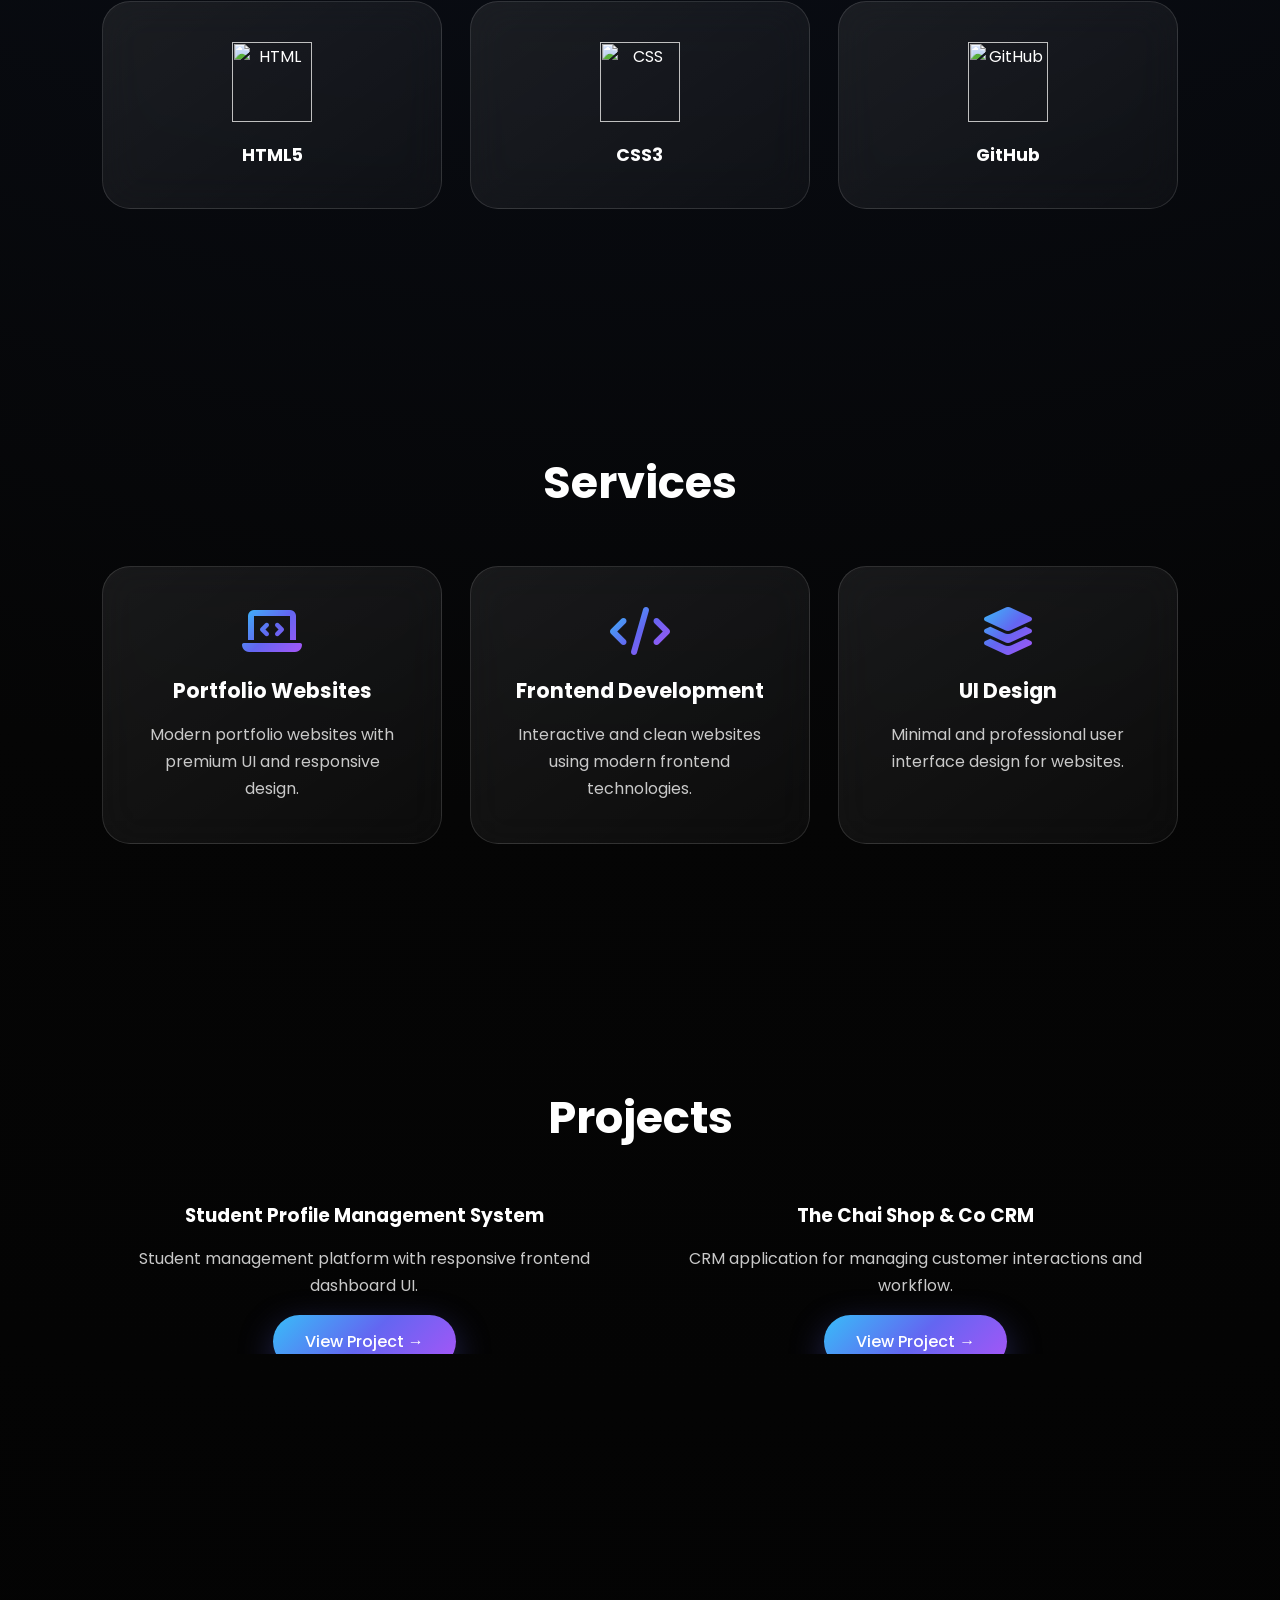
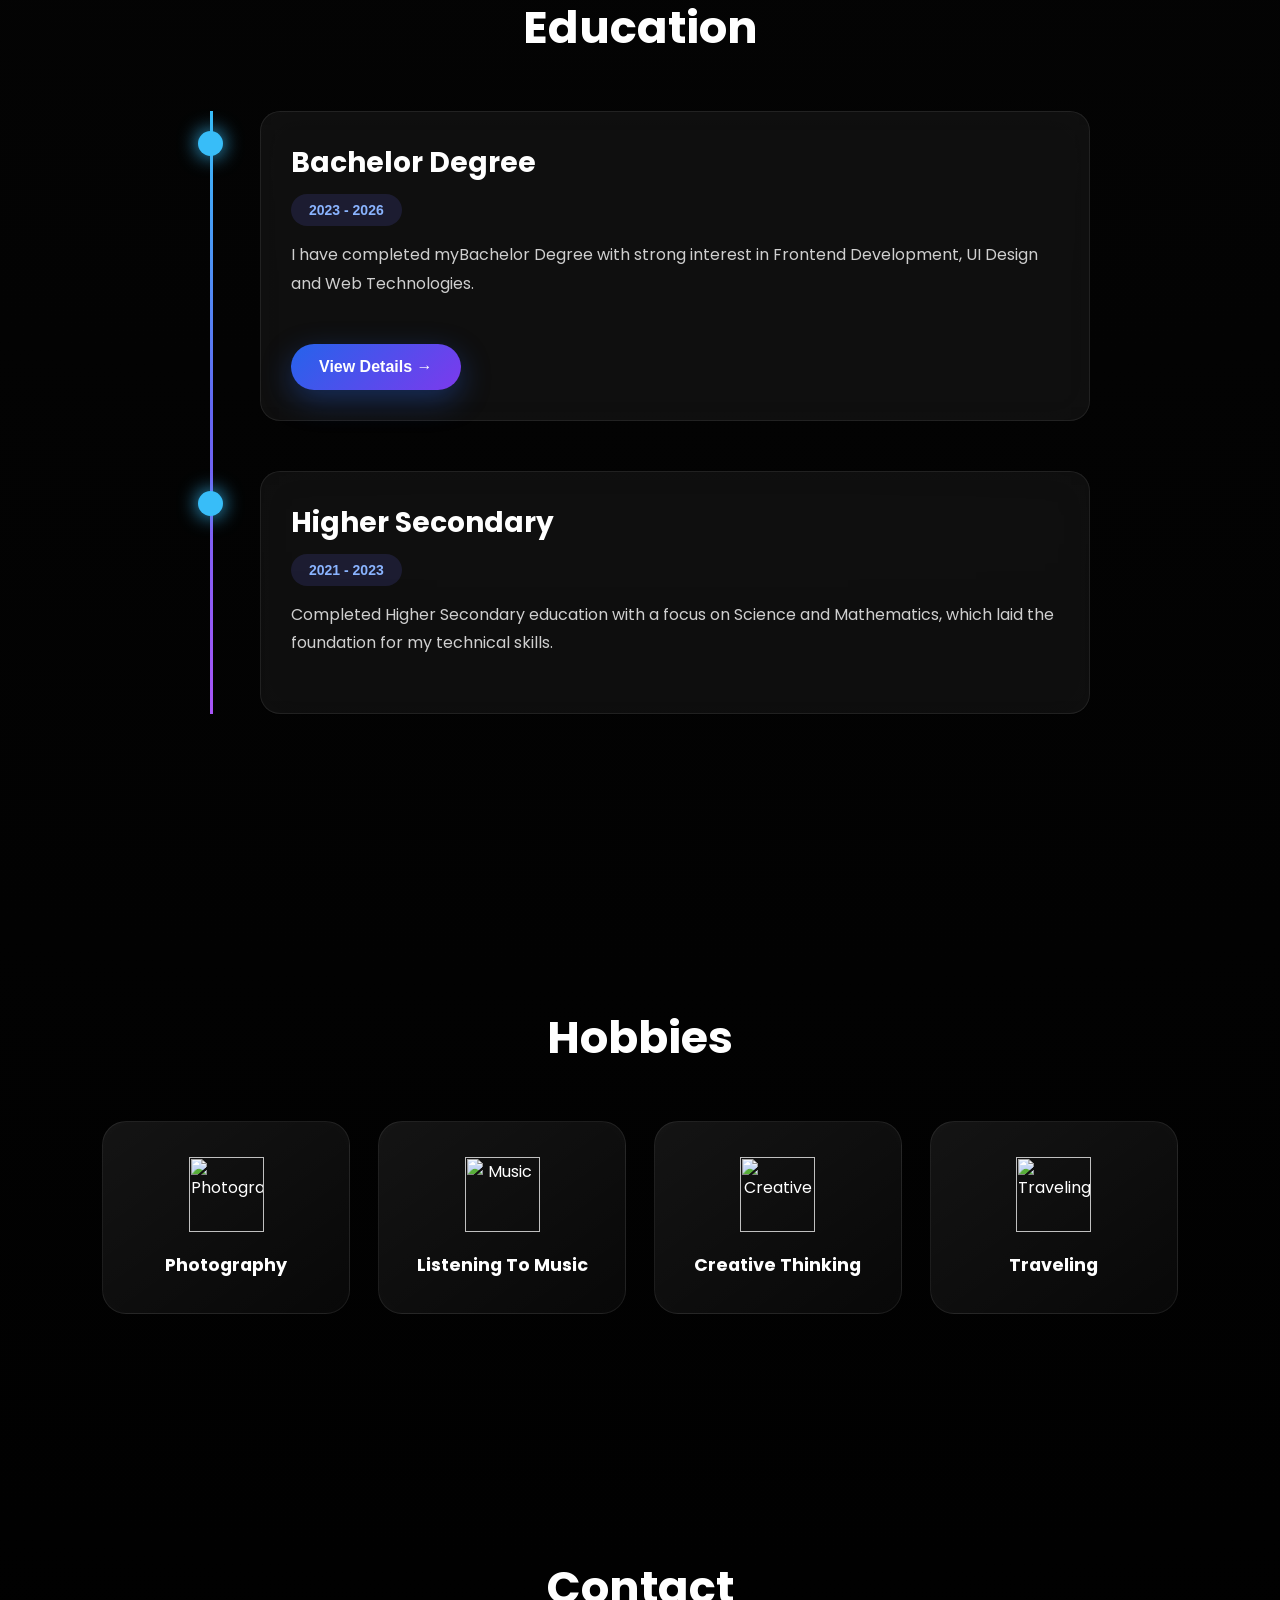
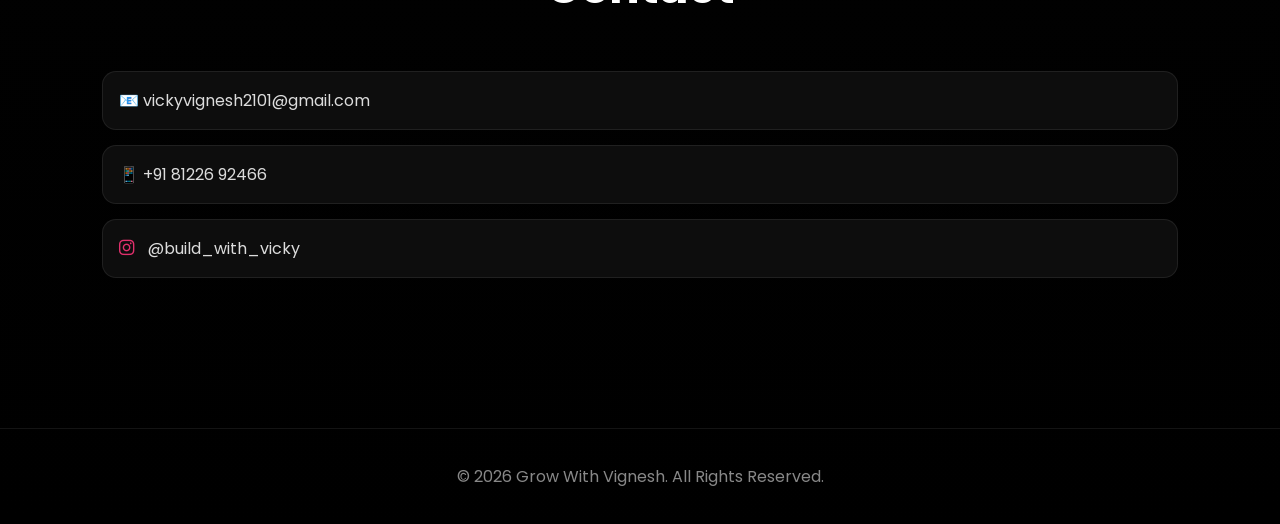
==== commit 3c670468: "Add files via upload" ====
--- a/index.html
+++ b/index.html
@@ -7,7 +7,7 @@
 <head>
   <meta charset="UTF-8" />
   <meta name="viewport" content="width=device-width, initial-scale=1.0"/>
-  <title>Grow With Vignesh</title>
+  <title>Portfolio</title>
 
   <link rel="stylesheet" href="style.css"/>
 
@@ -15,13 +15,22 @@
   <link rel="preconnect" href="https://fonts.gstatic.com" crossorigin>
 
   <link href="https://fonts.googleapis.com/css2?family=Poppins:wght@300;400;500;600;700&display=swap" rel="stylesheet">
+  
+  <link rel="stylesheet"
+href="https://cdn.jsdelivr.net/npm/swiper@11/swiper-bundle.min.css">
+
 </head>
 
 <body>
 <div class="cursor-glow"></div>
+
+<script src="https://cdn.jsdelivr.net/npm/swiper@11/swiper-bundle.min.js"></script>
+
+<script src="script.js"></script>
+
   <!-- Navbar -->
   <header class="navbar">
-    <div class="logo">Grow With Vignesh</div>
+    <div class="logo">Portfolio</div>
 
     <nav>
       <ul class="nav-links">
@@ -95,7 +104,6 @@
       <p>
         I'm Vignesh, a passionate Front-End Developer focused on
         building clean, modern and responsive websites.
-        I love creating premium UI designs and interactive web experiences.
       </p>
     </div>
 
@@ -204,7 +212,9 @@
   </div>
 
 </section>
+
   <!-- Projects -->
+
 <section class="projects section" id="projects">
 
   <h2 class="section-title">
@@ -215,51 +225,54 @@
 
     <!-- Project 1 -->
 
+ <div class="project-card">
+
+
+    <h3>Student Profile Management System</h3>
+
+    <p>
+        Student management platform with
+        responsive frontend dashboard UI.
+    </p>
+
+<div class="project-btn">
+
     <a href="project 1.html"
-       class="project-link">
-
-      <div class="glass-card project-card">
-
-        <img src="project 1.jpg"
-             alt="Project 1">
-
-        <h3>
-          Student Profile Management System
-        </h3>
-
-        <p>
-          Student management platform with
-          responsive frontend dashboard UI.
-        </p>
-
-      </div>
+       class="btn primary">
+
+        View Project →
 
     </a>
 
+</div>
+
+</div>
+
     <!-- Project 2 -->
 
+    <div class="project-card">
+
+  
+
+    <h3>The Chai Shop & Co CRM</h3>
+
+    <p>
+         CRM application for managing
+        customer interactions and workflow.
+    </p>
+
+<div class="project-btn">
+
     <a href="project 2.html"
-       class="project-link">
-
-      <div class="glass-card project-card">
-
-        <img src="project 2.jpg"
-             alt="Project 2">
-
-        <h3>
-          The Chai Shop & Co CRM
-        </h3>
-
-        <p>
-          CRM application for managing
-          customer interactions and workflow.
-        </p>
-
-      </div>
+       class="btn primary">
+
+        View Project →
 
     </a>
 
-  </div>
+</div>
+
+</div>
 
 </section>
 
@@ -283,14 +296,19 @@
 
         <h3>Bachelor Degree</h3>
 
-        <span>2023 - Present</span>
+        <span>2023 - 2026</span>
 
         <p>
-          Pursuing Bachelor Degree with strong
+          I have completed myBachelor Degree with strong
           interest in Frontend Development,
           UI Design and Web Technologies.
+          
         </p>
-
+<a href="education.html" class="btn primary">
+
+    View Details →
+
+</a>
       </div>
 
     </div>
@@ -309,7 +327,8 @@
 
         <p>
           Completed Higher Secondary education
-          with focus on computer and technology.
+          with a focus on Science and Mathematics,
+          which laid the foundation for my technical skills.
         </p>
 
       </div>
@@ -397,7 +416,7 @@
   </p>
 
   <p>
-      <i class="fa-brands fa-instagram"></i>  @grow.with.vignesh
+      <i class="fa-brands fa-instagram"></i>  @build_with_vicky
   </p>
 
 </div>
--- a/style.css
+++ b/style.css
@@ -1407,4 +1407,875 @@
   color:#E1306C;
 
   font-size:1.1rem;
+}
+/* ========================= */
+
+.project-hero{
+
+text-align:center;
+
+padding:120px 8% 60px;
+
+}
+
+.banner{
+
+width:100%;
+
+max-width:900px;
+
+border-radius:20px;
+
+margin-bottom:30px;
+
+box-shadow:0 20px 50px rgba(0,0,0,.4);
+
+}
+
+.tech{
+
+display:flex;
+
+gap:15px;
+
+flex-wrap:wrap;
+
+margin-top:20px;
+
+}
+
+.tech span{
+
+padding:10px 18px;
+
+background:#111827;
+
+border:1px solid rgba(255,255,255,.08);
+
+border-radius:30px;
+
+}
+
+.gallery{
+
+display:grid;
+
+grid-template-columns:
+repeat(auto-fit,minmax(250px,1fr));
+
+gap:20px;
+
+margin-top:30px;
+
+}
+
+.gallery img{
+
+width:100%;
+
+border-radius:16px;
+
+transition:.4s;
+
+}
+
+.gallery img:hover{
+
+transform:scale(1.05);
+
+}
+/* ========================= */
+/* Premium Project Page */
+/* ========================= */
+
+.project-hero{
+
+padding:120px 8%;
+
+text-align:center;
+
+position:relative;
+
+}
+
+.project-tag{
+
+display:inline-block;
+
+padding:10px 22px;
+
+background:#2563eb;
+
+border-radius:30px;
+
+margin-bottom:25px;
+
+font-size:14px;
+
+letter-spacing:1px;
+
+font-weight:600;
+
+}
+
+.project-hero h1{
+
+font-size:68px;
+
+font-weight:700;
+
+line-height:1.1;
+
+margin:20px 0;
+
+background:linear-gradient(
+90deg,
+#ffffff,
+#8ab4ff);
+
+-webkit-background-clip:text;
+
+-webkit-text-fill-color:transparent;
+
+}
+
+.subtitle{
+
+max-width:760px;
+
+margin:auto;
+
+font-size:20px;
+
+line-height:1.9;
+
+color:#cfcfcf;
+
+}
+
+.project-title{
+
+font-size:42px;
+
+margin-bottom:30px;
+
+color:white;
+
+}
+
+.project-description{
+
+font-size:18px;
+
+line-height:2;
+
+color:#c9c9c9;
+
+max-width:900px;
+
+margin:auto;
+
+}
+
+.feature-grid{
+
+display:grid;
+
+grid-template-columns:
+repeat(auto-fit,minmax(250px,1fr));
+
+gap:25px;
+
+margin-top:40px;
+
+}
+
+.feature-box{
+
+padding:30px;
+
+background:rgba(255,255,255,.05);
+
+border:1px solid rgba(255,255,255,.08);
+
+border-radius:20px;
+
+font-size:18px;
+
+transition:.4s;
+
+}
+
+.feature-box:hover{
+
+transform:translateY(-10px);
+
+background:#111827;
+
+}
+/* ========================= */
+/* Premium Project Page */
+/* ========================= */
+
+.project-hero{
+
+padding:120px 8%;
+
+text-align:center;
+
+position:relative;
+
+}
+
+.project-tag{
+
+display:inline-block;
+
+padding:10px 22px;
+
+background:#2563eb;
+
+border-radius:30px;
+
+margin-bottom:25px;
+
+font-size:14px;
+
+letter-spacing:1px;
+
+font-weight:600;
+
+}
+
+.project-hero h1{
+
+font-size:68px;
+
+font-weight:700;
+
+line-height:1.1;
+
+margin:20px 0;
+
+background:linear-gradient(
+90deg,
+#ffffff,
+#8ab4ff);
+
+-webkit-background-clip:text;
+
+-webkit-text-fill-color:transparent;
+
+}
+
+.subtitle{
+
+max-width:760px;
+
+margin:auto;
+
+font-size:20px;
+
+line-height:1.9;
+
+color:#cfcfcf;
+
+}
+
+.project-title{
+
+font-size:42px;
+
+margin-bottom:30px;
+
+color:white;
+
+}
+
+.project-description{
+
+font-size:18px;
+
+line-height:2;
+
+color:#c9c9c9;
+
+max-width:900px;
+
+margin:auto;
+
+}
+
+.feature-grid{
+
+display:grid;
+
+grid-template-columns:
+repeat(auto-fit,minmax(250px,1fr));
+
+gap:25px;
+
+margin-top:40px;
+
+}
+
+.feature-box{
+
+padding:30px;
+
+background:rgba(255,255,255,.05);
+
+border:1px solid rgba(255,255,255,.08);
+
+border-radius:20px;
+
+font-size:18px;
+
+transition:.4s;
+
+}
+
+.feature-box:hover{
+
+transform:translateY(-10px);
+
+background:#111827;
+
+}
+.project-btn{
+
+    margin-top:30px;
+
+    text-align:center;
+}
+.timeline-content .btn{
+
+    display:inline-block;
+
+    margin-top:20px;
+}
+/* ========================= */
+/* Education Card Design */
+/* ========================= */
+
+.timeline-content{
+
+    background:rgba(255,255,255,0.05);
+
+    backdrop-filter:blur(20px);
+
+    border:1px solid rgba(255,255,255,0.08);
+
+    border-radius:20px;
+
+    padding:30px;
+
+    transition:.4s ease;
+}
+
+.timeline-content:hover{
+
+    transform:translateY(-8px);
+
+    box-shadow:0 20px 50px rgba(99,102,241,.25);
+
+    border-color:#6366f1;
+}
+
+.timeline-content h3{
+
+    font-size:28px;
+
+    margin-bottom:10px;
+
+    color:#fff;
+}
+
+.timeline-content span{
+
+    display:inline-block;
+
+    margin-bottom:15px;
+
+    padding:8px 18px;
+
+    background:rgba(99,102,241,.15);
+
+    color:#8ab4ff;
+
+    border-radius:30px;
+
+    font-size:14px;
+
+    font-weight:600;
+}
+
+.timeline-content p{
+
+    color:#cfcfcf;
+
+    line-height:1.8;
+
+    margin-bottom:25px;
+}
+
+/* ========================= */
+/* View Details Button */
+/* ========================= */
+
+.timeline-content .btn{
+
+    display:inline-flex;
+
+    align-items:center;
+
+    justify-content:center;
+
+    gap:8px;
+
+    padding:14px 28px;
+
+    border-radius:50px;
+
+    text-decoration:none;
+
+    font-weight:600;
+
+    background:linear-gradient(135deg,#2563eb,#7c3aed);
+
+    color:white;
+
+    transition:.35s ease;
+
+    box-shadow:0 10px 30px rgba(37,99,235,.35);
+}
+
+.timeline-content .btn:hover{
+
+    transform:translateY(-4px) scale(1.05);
+
+    box-shadow:0 20px 40px rgba(37,99,235,.45);
+}
+
+/* Mobile */
+
+@media(max-width:768px){
+
+.timeline-content{
+
+padding:22px;
+
+}
+
+.timeline-content h3{
+
+font-size:22px;
+
+}
+
+.timeline-content .btn{
+
+width:100%;
+
+}
+
+}
+/*=========================
+ Education Timeline
+==========================*/
+
+.edu-timeline{
+
+    position:relative;
+
+    max-width:900px;
+
+    margin:60px auto;
+}
+
+.edu-timeline::before{
+
+    content:"";
+
+    position:absolute;
+
+    left:20px;
+
+    top:0;
+
+    width:4px;
+
+    height:100%;
+
+    background:linear-gradient(
+        #2563eb,
+        #8b5cf6
+    );
+
+    border-radius:20px;
+}
+
+.edu-item{
+
+    position:relative;
+
+    padding-left:70px;
+
+    margin-bottom:50px;
+}
+
+.edu-dot{
+
+    position:absolute;
+
+    left:8px;
+
+    top:20px;
+
+    width:28px;
+
+    height:28px;
+
+    border-radius:50%;
+
+    background:#3b82f6;
+
+    box-shadow:0 0 20px #3b82f6;
+}
+
+.edu-card{
+
+    background:rgba(255,255,255,.05);
+
+    border:1px solid rgba(255,255,255,.08);
+
+    backdrop-filter:blur(15px);
+
+    border-radius:18px;
+
+    padding:30px;
+
+    transition:.35s;
+}
+
+.edu-card:hover{
+
+    transform:translateY(-8px);
+
+    border-color:#3b82f6;
+
+    box-shadow:0 20px 40px rgba(37,99,235,.25);
+}
+
+.edu-year{
+
+    display:inline-block;
+
+    padding:8px 18px;
+
+    border-radius:30px;
+
+    background:#2563eb;
+
+    color:white;
+
+    font-size:14px;
+
+    margin-bottom:15px;
+}
+
+.edu-card h3{
+
+    font-size:24px;
+
+    margin-bottom:15px;
+
+    color:white;
+}
+
+.edu-card p{
+
+    color:#cfcfcf;
+
+    line-height:1.8;
+}
+
+/* Mobile */
+
+@media(max-width:768px){
+
+.edu-timeline::before{
+
+left:14px;
+
+}
+
+.edu-item{
+
+padding-left:55px;
+
+}
+
+.edu-dot{
+
+width:22px;
+
+height:22px;
+
+left:4px;
+
+}
+
+.edu-card{
+
+padding:22px;
+
+}
+
+.edu-card h3{
+
+font-size:20px;
+
+}
+
+}
+/* ===========================================
+   RESPONSIVE DESIGN
+=========================================== */
+
+/* Large Laptop */
+
+@media (max-width:1200px){
+
+.container,
+.section{
+
+    width:90%;
+
+    margin:auto;
+
+}
+
+.hero h1{
+
+    font-size:56px;
+
+}
+
+.project-title{
+
+    font-size:42px;
+
+}
+
+}
+
+
+/* Tablet */
+
+@media (max-width:992px){
+
+.navbar{
+
+    padding:20px 5%;
+
+}
+
+.hero{
+
+    flex-direction:column-reverse;
+
+    text-align:center;
+
+    gap:60px;
+}
+
+.hero-content,
+.hero-image{
+
+    width:100%;
+}
+
+.hero h1{
+
+    font-size:48px;
+}
+
+.hero p{
+
+    max-width:700px;
+
+    margin:auto;
+}
+
+.education-info{
+
+    grid-template-columns:repeat(2,1fr);
+}
+
+.skills-grid,
+.services-grid,
+.hobbies-grid,
+.feature-grid{
+
+    grid-template-columns:repeat(2,1fr);
+}
+
+.gallery{
+
+    grid-template-columns:repeat(2,1fr);
+}
+
+}
+
+
+/* Mobile */
+
+@media (max-width:768px){
+
+html{
+
+    font-size:15px;
+}
+
+section{
+
+    padding:80px 6%;
+}
+
+.hero{
+
+    padding-top:120px;
+}
+
+.hero h1{
+
+    font-size:38px;
+
+    line-height:1.2;
+}
+
+.hero p{
+
+    font-size:16px;
+}
+
+.image-circle{
+
+    width:260px;
+
+    height:260px;
+}
+
+.project-title{
+
+    font-size:32px;
+}
+
+.education-content h1{
+
+    font-size:38px;
+}
+
+.education-content p{
+
+    font-size:16px;
+}
+
+.education-info{
+
+    grid-template-columns:1fr;
+}
+
+.skills-grid,
+.services-grid,
+.hobbies-grid,
+.feature-grid,
+.gallery{
+
+    grid-template-columns:1fr;
+}
+
+.project-card img{
+
+    height:220px;
+}
+
+.banner{
+
+    width:100%;
+}
+
+.btn{
+
+    width:100%;
+
+    text-align:center;
+}
+
+.hero-buttons{
+
+    flex-direction:column;
+
+    gap:15px;
+}
+
+.contact-info{
+
+    text-align:center;
+}
+
+footer{
+
+    text-align:center;
+}
+
+}
+
+
+/* Small Mobile */
+
+@media (max-width:480px){
+
+.hero h1{
+
+    font-size:30px;
+}
+
+.section-title{
+
+    font-size:30px;
+}
+
+.project-title{
+
+    font-size:28px;
+}
+
+.timeline-item{
+
+    padding-left:45px;
+}
+
+.timeline-dot{
+
+    width:18px;
+
+    height:18px;
+
+    left:4px;
+}
+
+.project-card{
+
+    padding:20px;
+}
+
+.hero img{
+
+    width:220px;
+
+    height:220px;
+}
+
 }
